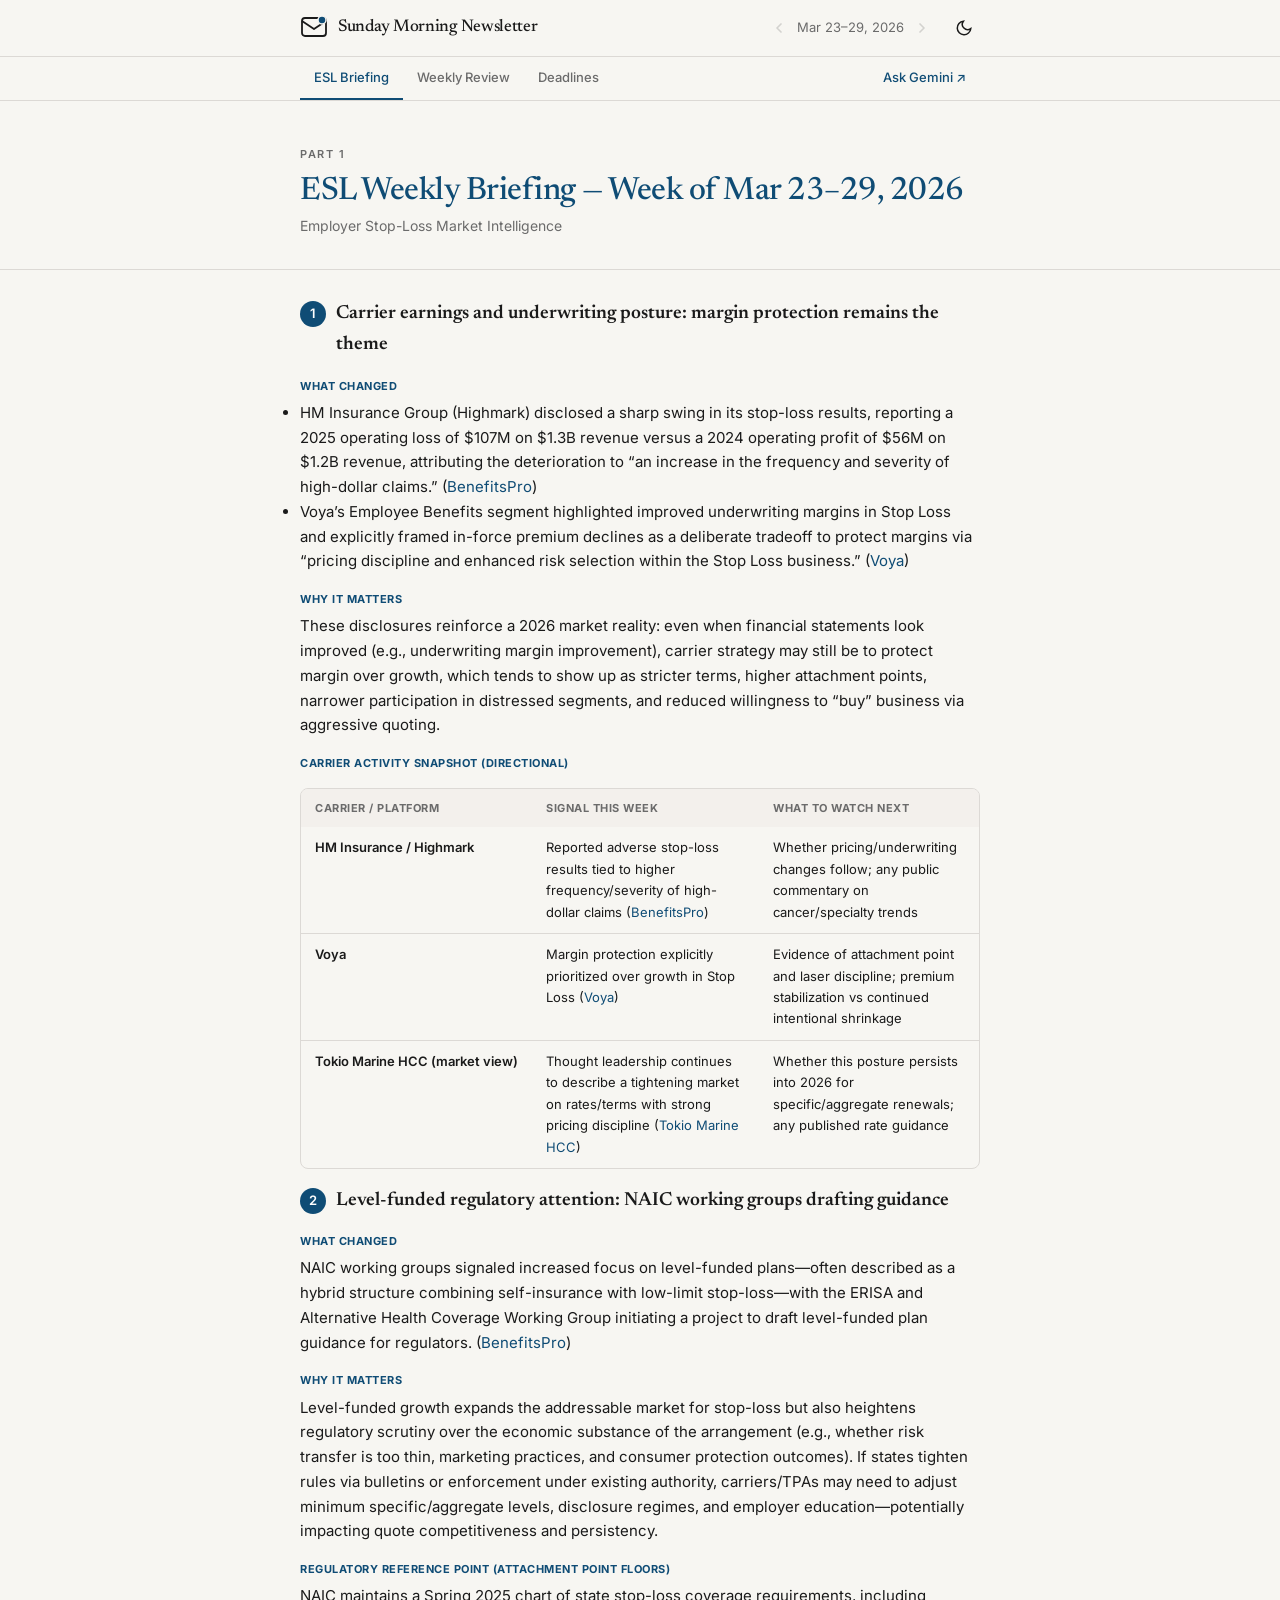
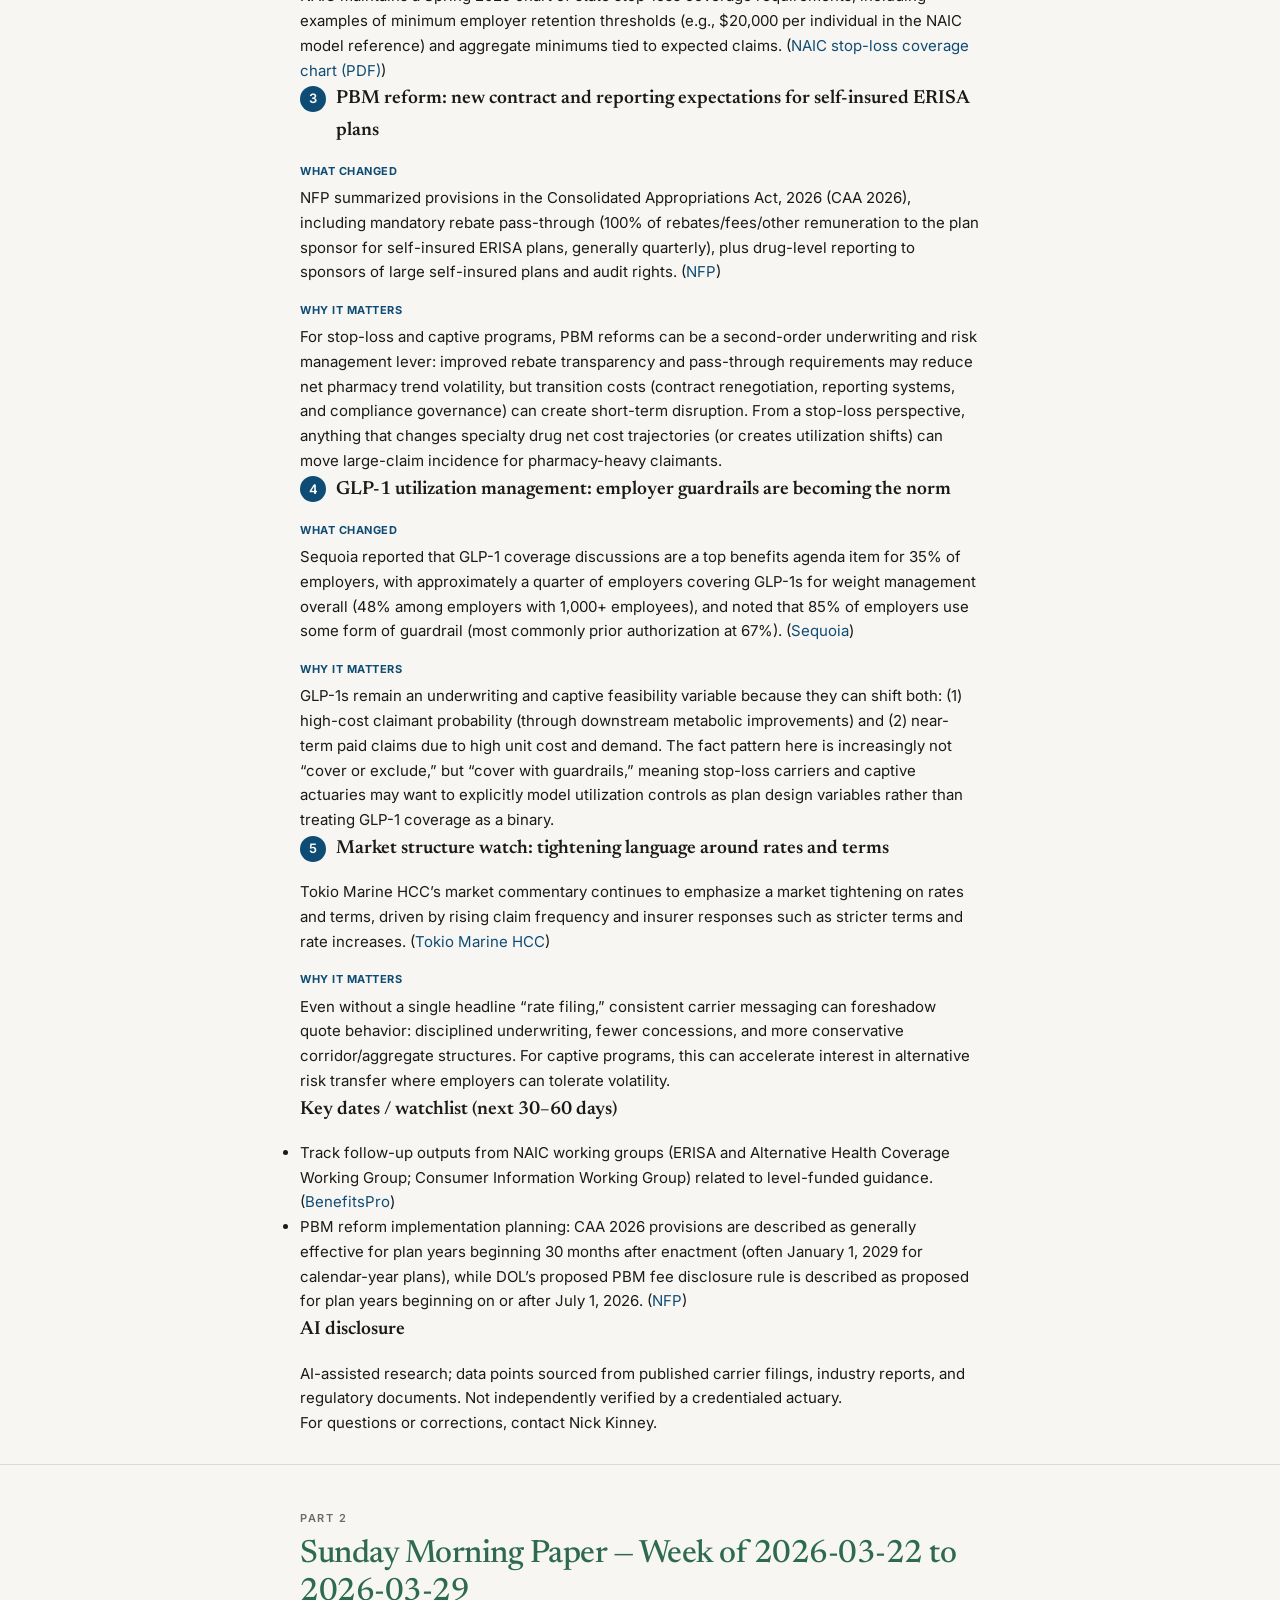
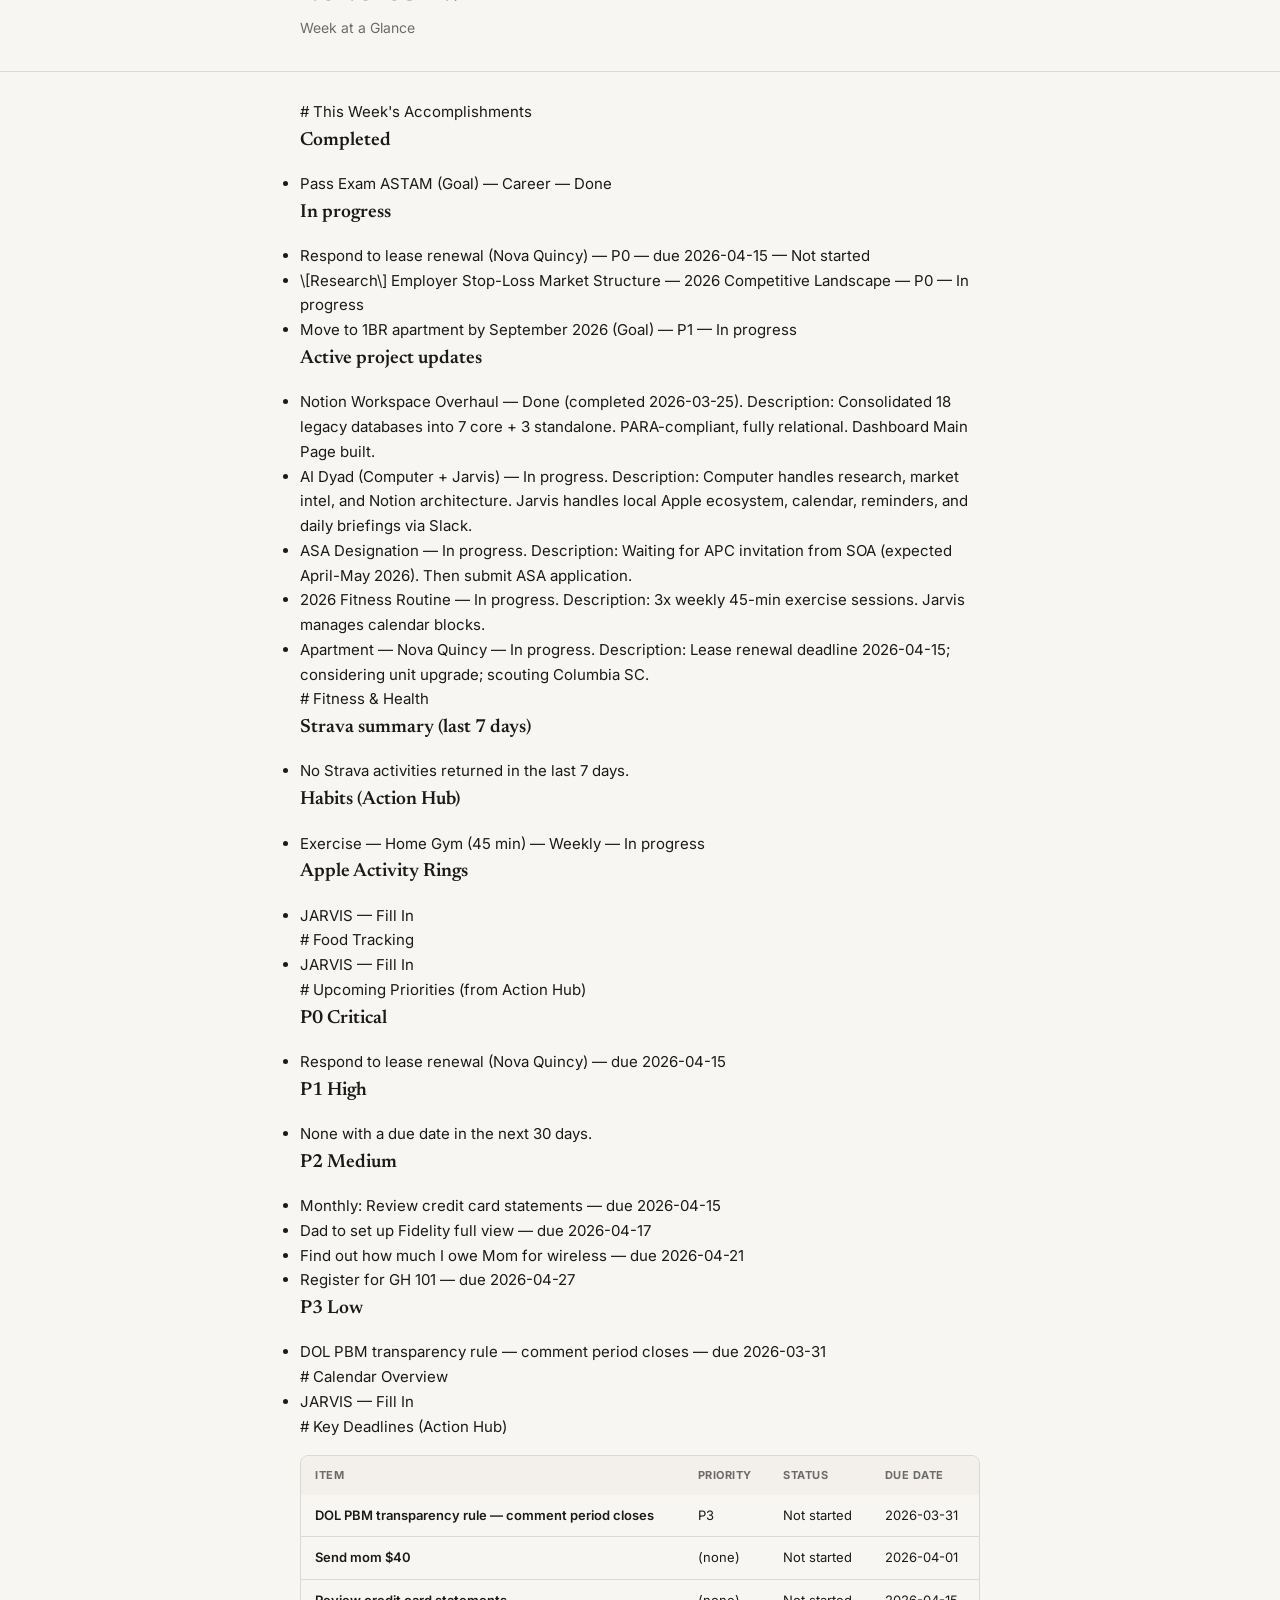
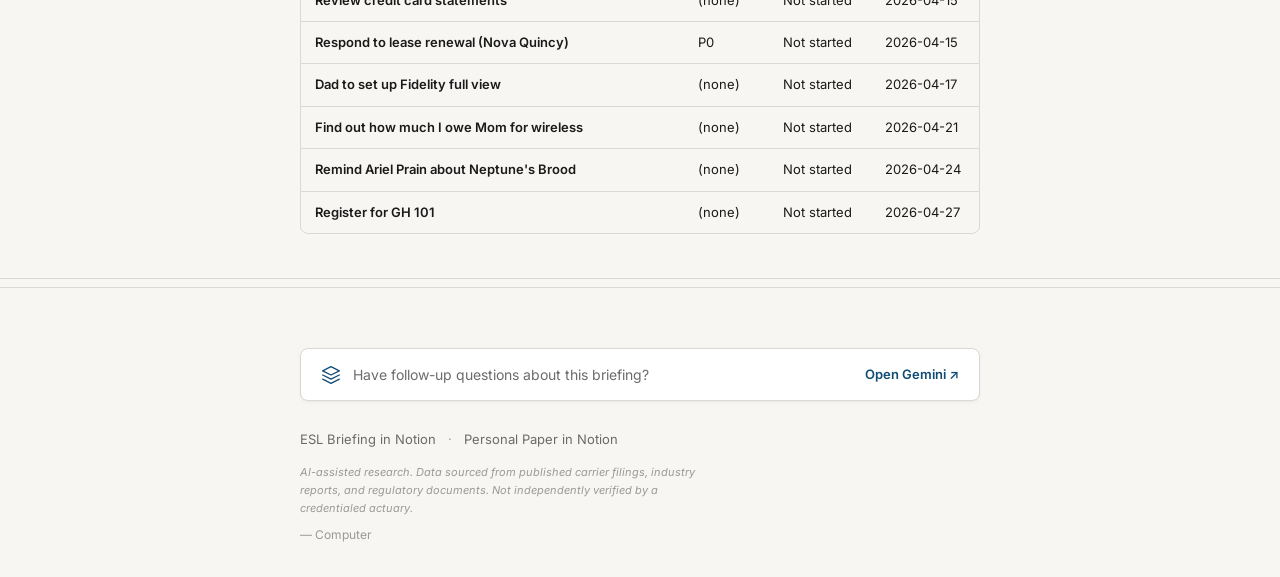
==== index.html @ 7a2645c8 "Initial newsletter site — Mar 23-29, 2026" ====
<!DOCTYPE html>
<html lang="en" data-theme="dark">
<head>
  <meta charset="utf-8">
  <meta name="viewport" content="width=device-width, initial-scale=1.0">
  <title>Sunday Morning Newsletter — Mar 23–29, 2026</title>
  <link rel="preconnect" href="https://fonts.googleapis.com">
  <link rel="preconnect" href="https://fonts.gstatic.com" crossorigin>
  <link href="https://fonts.googleapis.com/css2?family=Inter:wght@400;500;600;700&family=Newsreader:ital,opsz,wght@0,6..72,400;0,6..72,500;0,6..72,600;1,6..72,400&display=swap" rel="stylesheet">
  <link rel="stylesheet" href="style.css">
</head>
<body>

<header class="site-header">
  <div class="header-inner">
    <div class="logo">
      <a href="index.html" style="display:flex;align-items:center;gap:10px;color:inherit;text-decoration:none;">
        <svg width="28" height="28" viewBox="0 0 28 28" fill="none" aria-label="Newsletter logo">
          <rect x="2" y="4" width="24" height="18" rx="3" stroke="currentColor" stroke-width="1.8"/>
          <path d="M2 7l12 8 12-8" stroke="currentColor" stroke-width="1.8" stroke-linejoin="round"/>
          <circle cx="22" cy="6" r="4" fill="var(--color-accent)" stroke="var(--color-bg)" stroke-width="1.5"/>
        </svg>
        <span>Sunday Morning Newsletter</span>
      </a>
    </div>
    <div class="header-meta">
      <div class="issue-nav">
        <a class="nav-arrow nav-disabled" href="#" title="Older issue">
          <svg width="16" height="16" viewBox="0 0 24 24" fill="none" stroke="currentColor" stroke-width="2.5" stroke-linecap="round" stroke-linejoin="round"><polyline points="15 18 9 12 15 6"/></svg>
        </a>
        <span class="edition-date">Mar 23–29, 2026</span>
        <a class="nav-arrow nav-disabled" href="#" title="Newer issue">
          <svg width="16" height="16" viewBox="0 0 24 24" fill="none" stroke="currentColor" stroke-width="2.5" stroke-linecap="round" stroke-linejoin="round"><polyline points="9 18 15 12 9 6"/></svg>
        </a>
      </div>
      <button data-theme-toggle aria-label="Switch to light mode">
        <svg width="18" height="18" viewBox="0 0 24 24" fill="none" stroke="currentColor" stroke-width="2"><circle cx="12" cy="12" r="5"/><path d="M12 1v2M12 21v2M4.22 4.22l1.42 1.42M18.36 18.36l1.42 1.42M1 12h2M21 12h2M4.22 19.78l1.42-1.42M18.36 5.64l1.42-1.42"/></svg>
      </button>
    </div>
  </div>
</header>

<nav class="toc">
  <div class="toc-inner">
    <a href="#esl" class="toc-link active">ESL Briefing</a>
    <a href="#personal" class="toc-link">Weekly Review</a>
    <a href="#deadlines" class="toc-link">Deadlines</a>
    <a href="https://gemini.google.com/" target="_blank" rel="noopener noreferrer" class="toc-link toc-gemini">Ask Gemini ↗</a>
  </div>
</nav>

<main>
  <section id="esl" class="part-banner esl-banner">
    <div class="container">
      <span class="part-label">Part 1</span>
      <h2 class="part-title">ESL Weekly Briefing — Week of Mar 23–29, 2026</h2>
      <p class="part-subtitle">Employer Stop-Loss Market Intelligence</p>
    </div>
  </section>

  <article class="briefing-section">
    <div class="container"><h3 class="section-heading"><span class="section-num">1</span>Carrier earnings and underwriting posture: margin protection remains the theme</h3>
<h4 class="sub-label">What Changed</h4>
<ul>
<li>HM Insurance Group (Highmark) disclosed a sharp swing in its stop-loss results, reporting a 2025 operating loss of $107M on $1.3B revenue versus a 2024 operating profit of $56M on $1.2B revenue, attributing the deterioration to “an increase in the frequency and severity of high-dollar claims.” (<a href="https://www.benefitspro.com/2026/03/25/highmark-loses-107m-on-employer-health-plan-stop-loss-business/" target="_blank" rel="noopener">BenefitsPro</a>)</li>
<li>Voya’s Employee Benefits segment highlighted improved underwriting margins in Stop Loss and explicitly framed in-force premium declines as a deliberate tradeoff to protect margins via “pricing discipline and enhanced risk selection within the Stop Loss business.” (<a href="https://www.voya.com/news/2026/02/voya-financial-announces-fourth-quarter-and-full-year-2025-results" target="_blank" rel="noopener">Voya</a>)</li>
</ul>
<h4 class="sub-label">Why It Matters</h4>
<p>These disclosures reinforce a 2026 market reality: even when financial statements look improved (e.g., underwriting margin improvement), carrier strategy may still be to protect margin over growth, which tends to show up as stricter terms, higher attachment points, narrower participation in distressed segments, and reduced willingness to “buy” business via aggressive quoting.</p>
<h4 class="sub-label">Carrier activity snapshot (directional)</h4>
<div class="data-table-wrap"><table class="data-table"><thead><tr><th>Carrier / platform</th><th>Signal this week</th><th>What to watch next</th></tr></thead><tbody><tr><td class="carrier-name">HM Insurance / Highmark</td><td>Reported adverse stop-loss results tied to higher frequency/severity of high-dollar claims (<a href="https://www.benefitspro.com/2026/03/25/highmark-loses-107m-onemployer-health-plan-stop-loss-business/" target="_blank" rel="noopener">BenefitsPro</a>)</td><td>Whether pricing/underwriting changes follow; any public commentary on cancer/specialty trends</td></tr><tr><td class="carrier-name">Voya</td><td>Margin protection explicitly prioritized over growth in Stop Loss (<a href="https://www.voya.com/news/2026/02/voya-financial-announces-fourth-quarter-and-full-year-2025-results" target="_blank" rel="noopener">Voya</a>)</td><td>Evidence of attachment point and laser discipline; premium stabilization vs continued intentional shrinkage</td></tr><tr><td class="carrier-name">Tokio Marine HCC (market view)</td><td>Thought leadership continues to describe a tightening market on rates/terms with strong pricing discipline (<a href="https://www.tmhcc.com/en-us/news-and-articles/thought-leadership/jay-ritchie-current-stop-loss-market-trends" target="_blank" rel="noopener">Tokio Marine HCC</a>)</td><td>Whether this posture persists into 2026 for specific/aggregate renewals; any published rate guidance</td></tr></tbody></table></div>
<h3 class="section-heading"><span class="section-num">2</span>Level-funded regulatory attention: NAIC working groups drafting guidance</h3>
<h4 class="sub-label">What Changed</h4>
<p>NAIC working groups signaled increased focus on level-funded plans—often described as a hybrid structure combining self-insurance with low-limit stop-loss—with the ERISA and Alternative Health Coverage Working Group initiating a project to draft level-funded plan guidance for regulators. (<a href="https://www.benefitspro.com/2026/03/26/state-regulators-wrestle-with-level-funded-health-plan-surge/" target="_blank" rel="noopener">BenefitsPro</a>)</p>
<h4 class="sub-label">Why It Matters</h4>
<p>Level-funded growth expands the addressable market for stop-loss but also heightens regulatory scrutiny over the economic substance of the arrangement (e.g., whether risk transfer is too thin, marketing practices, and consumer protection outcomes). If states tighten rules via bulletins or enforcement under existing authority, carriers/TPAs may need to adjust minimum specific/aggregate levels, disclosure regimes, and employer education—potentially impacting quote competitiveness and persistency.</p>
<h4 class="sub-label">Regulatory reference point (attachment point floors)</h4>
<p>NAIC maintains a Spring 2025 chart of state stop-loss coverage requirements, including examples of minimum employer retention thresholds (e.g., $20,000 per individual in the NAIC model reference) and aggregate minimums tied to expected claims. (<a href="https://content.naic.org/sites/default/files/model-law-chart-ha-90-stop-loss-coverage.pdf" target="_blank" rel="noopener">NAIC stop-loss coverage chart (PDF)</a>)</p>
<h3 class="section-heading"><span class="section-num">3</span>PBM reform: new contract and reporting expectations for self-insured ERISA plans</h3>
<h4 class="sub-label">What Changed</h4>
<p>NFP summarized provisions in the Consolidated Appropriations Act, 2026 (CAA 2026), including mandatory rebate pass-through (100% of rebates/fees/other remuneration to the plan sponsor for self-insured ERISA plans, generally quarterly), plus drug-level reporting to sponsors of large self-insured plans and audit rights. (<a href="https://www.nfp.com/insights/federal-pbm-reform-is-finally-law/" target="_blank" rel="noopener">NFP</a>)</p>
<h4 class="sub-label">Why It Matters</h4>
<p>For stop-loss and captive programs, PBM reforms can be a second-order underwriting and risk management lever: improved rebate transparency and pass-through requirements may reduce net pharmacy trend volatility, but transition costs (contract renegotiation, reporting systems, and compliance governance) can create short-term disruption. From a stop-loss perspective, anything that changes specialty drug net cost trajectories (or creates utilization shifts) can move large-claim incidence for pharmacy-heavy claimants.</p>
<h3 class="section-heading"><span class="section-num">4</span>GLP-1 utilization management: employer guardrails are becoming the norm</h3>
<h4 class="sub-label">What Changed</h4>
<p>Sequoia reported that GLP-1 coverage discussions are a top benefits agenda item for 35% of employers, with approximately a quarter of employers covering GLP-1s for weight management overall (48% among employers with 1,000+ employees), and noted that 85% of employers use some form of guardrail (most commonly prior authorization at 67%). (<a href="https://www.sequoia.com/2026/03/glp-1-coverage-trends-2026/" target="_blank" rel="noopener">Sequoia</a>)</p>
<h4 class="sub-label">Why It Matters</h4>
<p>GLP-1s remain an underwriting and captive feasibility variable because they can shift both: (1) high-cost claimant probability (through downstream metabolic improvements) and (2) near-term paid claims due to high unit cost and demand. The fact pattern here is increasingly not “cover or exclude,” but “cover with guardrails,” meaning stop-loss carriers and captive actuaries may want to explicitly model utilization controls as plan design variables rather than treating GLP-1 coverage as a binary.</p>
<h3 class="section-heading"><span class="section-num">5</span>Market structure watch: tightening language around rates and terms</h3>
<p>Tokio Marine HCC’s market commentary continues to emphasize a market tightening on rates and terms, driven by rising claim frequency and insurer responses such as stricter terms and rate increases. (<a href="https://www.tmhcc.com/en-us/news-and-articles/thought-leadership/jay-ritchie-current-stop-loss-market-trends" target="_blank" rel="noopener">Tokio Marine HCC</a>)</p>
<h4 class="sub-label">Why It Matters</h4>
<p>Even without a single headline “rate filing,” consistent carrier messaging can foreshadow quote behavior: disciplined underwriting, fewer concessions, and more conservative corridor/aggregate structures. For captive programs, this can accelerate interest in alternative risk transfer where employers can tolerate volatility.</p>
<h3 class="section-heading">Key dates / watchlist (next 30–60 days)</h3>
<ul>
<li>Track follow-up outputs from NAIC working groups (ERISA and Alternative Health Coverage Working Group; Consumer Information Working Group) related to level-funded guidance. (<a href="https://www.benefitspro.com/2026/03/26/state-regulators-wrestle-with-level-funded-health-plan-surge/" target="_blank" rel="noopener">BenefitsPro</a>)</li>
<li>PBM reform implementation planning: CAA 2026 provisions are described as generally effective for plan years beginning 30 months after enactment (often January 1, 2029 for calendar-year plans), while DOL’s proposed PBM fee disclosure rule is described as proposed for plan years beginning on or after July 1, 2026. (<a href="https://www.nfp.com/insights/federal-pbm-reform-is-finally-law/" target="_blank" rel="noopener">NFP</a>)</li>
</ul>
<h3 class="section-heading">AI disclosure</h3>
<p>AI-assisted research; data points sourced from published carrier filings, industry reports, and regulatory documents. Not independently verified by a credentialed actuary.</p>
<p>For questions or corrections, contact Nick Kinney.</p></div>
  </article>

  <section id="personal" class="part-banner personal-banner">
    <div class="container">
      <span class="part-label">Part 2</span>
      <h2 class="part-title">Sunday Morning Paper — Week of 2026-03-22 to 2026-03-29</h2>
      <p class="part-subtitle">Week at a Glance</p>
    </div>
  </section>

  <article class="briefing-section" id="deadlines">
    <div class="container"><p># This Week's Accomplishments</p>
<h3 class="section-heading">Completed</h3>
<ul>
<li>Pass Exam ASTAM (Goal) — Career — Done</li>
</ul>
<h3 class="section-heading">In progress</h3>
<ul>
<li>Respond to lease renewal (Nova Quincy) — P0 — due 2026-04-15 — Not started</li>
<li>\[Research\] Employer Stop-Loss Market Structure — 2026 Competitive Landscape — P0 — In progress</li>
<li>Move to 1BR apartment by September 2026 (Goal) — P1 — In progress</li>
</ul>
<h3 class="section-heading">Active project updates</h3>
<ul>
<li>Notion Workspace Overhaul — Done (completed 2026-03-25). Description: Consolidated 18 legacy databases into 7 core + 3 standalone. PARA-compliant, fully relational. Dashboard Main Page built.</li>
<li>AI Dyad (Computer + Jarvis) — In progress. Description: Computer handles research, market intel, and Notion architecture. Jarvis handles local Apple ecosystem, calendar, reminders, and daily briefings via Slack.</li>
<li>ASA Designation — In progress. Description: Waiting for APC invitation from SOA (expected April-May 2026). Then submit ASA application.</li>
<li>2026 Fitness Routine — In progress. Description: 3x weekly 45-min exercise sessions. Jarvis manages calendar blocks.</li>
<li>Apartment — Nova Quincy — In progress. Description: Lease renewal deadline 2026-04-15; considering unit upgrade; scouting Columbia SC.</li>
</ul>
<p># Fitness & Health</p>
<h3 class="section-heading">Strava summary (last 7 days)</h3>
<ul>
<li>No Strava activities returned in the last 7 days.</li>
</ul>
<h3 class="section-heading">Habits (Action Hub)</h3>
<ul>
<li>Exercise — Home Gym (45 min) — Weekly — In progress</li>
</ul>
<h3 class="section-heading">Apple Activity Rings</h3>
<ul>
<li>JARVIS — Fill In</li>
</ul>
<p># Food Tracking</p>
<ul>
<li>JARVIS — Fill In</li>
</ul>
<p># Upcoming Priorities (from Action Hub)</p>
<h3 class="section-heading">P0 Critical</h3>
<ul>
<li>Respond to lease renewal (Nova Quincy) — due 2026-04-15</li>
</ul>
<h3 class="section-heading">P1 High</h3>
<ul>
<li>None with a due date in the next 30 days.</li>
</ul>
<h3 class="section-heading">P2 Medium</h3>
<ul>
<li>Monthly: Review credit card statements — due 2026-04-15</li>
<li>Dad to set up Fidelity full view — due 2026-04-17</li>
<li>Find out how much I owe Mom for wireless — due 2026-04-21</li>
<li>Register for GH 101 — due 2026-04-27</li>
</ul>
<h3 class="section-heading">P3 Low</h3>
<ul>
<li>DOL PBM transparency rule — comment period closes — due 2026-03-31</li>
</ul>
<p># Calendar Overview</p>
<ul>
<li>JARVIS — Fill In</li>
</ul>
<p># Key Deadlines (Action Hub)</p>
<div class="data-table-wrap"><table class="data-table"><thead><tr><th>Item</th><th>Priority</th><th>Status</th><th>Due date</th></tr></thead><tbody><tr><td class="carrier-name">DOL PBM transparency rule — comment period closes</td><td>P3</td><td>Not started</td><td>2026-03-31</td></tr><tr><td class="carrier-name">Send mom $40</td><td>(none)</td><td>Not started</td><td>2026-04-01</td></tr><tr><td class="carrier-name">Review credit card statements</td><td>(none)</td><td>Not started</td><td>2026-04-15</td></tr><tr><td class="carrier-name">Respond to lease renewal (Nova Quincy)</td><td>P0</td><td>Not started</td><td>2026-04-15</td></tr><tr><td class="carrier-name">Dad to set up Fidelity full view</td><td>(none)</td><td>Not started</td><td>2026-04-17</td></tr><tr><td class="carrier-name">Find out how much I owe Mom for wireless</td><td>(none)</td><td>Not started</td><td>2026-04-21</td></tr><tr><td class="carrier-name">Remind Ariel Prain about Neptune's Brood</td><td>(none)</td><td>Not started</td><td>2026-04-24</td></tr><tr><td class="carrier-name">Register for GH 101</td><td>(none)</td><td>Not started</td><td>2026-04-27</td></tr></tbody></table></div></div>
  </article>
</main>

<footer class="site-footer">
  <div class="container">
    <div class="gemini-bar">
      <svg width="20" height="20" viewBox="0 0 24 24" fill="none">
        <path d="M12 2L2 7l10 5 10-5-10-5zM2 17l10 5 10-5M2 12l10 5 10-5" stroke="var(--color-accent)" stroke-width="1.5" stroke-linejoin="round" stroke-linecap="round"/>
      </svg>
      <span>Have follow-up questions about this briefing?</span>
      <a href="https://gemini.google.com/" target="_blank" rel="noopener noreferrer">Open Gemini ↗</a>
    </div>
    <div class="footer-links">
      <a href="https://www.notion.so/3326f25377ef8184b615d2a63b647298" target="_blank" rel="noopener">ESL Briefing in Notion</a>
      <span class="footer-sep">·</span>
      <a href="https://www.notion.so/3326f25377ef813abde2c9034046ad4c" target="_blank" rel="noopener">Personal Paper in Notion</a>
    </div>
    <p class="ai-disclosure">AI-assisted research. Data sourced from published carrier filings, industry reports, and regulatory documents. Not independently verified by a credentialed actuary.</p>
    <p class="footer-sig">— Computer</p>
  </div>
</footer>

<script>
(function(){
  const t=document.querySelector('[data-theme-toggle]'),r=document.documentElement;
  let d=matchMedia('(prefers-color-scheme:dark)').matches?'dark':'light';
  r.setAttribute('data-theme',d);
  function u(){t.innerHTML=d==='dark'?'<svg width="18" height="18" viewBox="0 0 24 24" fill="none" stroke="currentColor" stroke-width="2"><circle cx="12" cy="12" r="5"/><path d="M12 1v2M12 21v2M4.22 4.22l1.42 1.42M18.36 18.36l1.42 1.42M1 12h2M21 12h2M4.22 19.78l1.42-1.42M18.36 5.64l1.42-1.42"/></svg>':'<svg width="18" height="18" viewBox="0 0 24 24" fill="none" stroke="currentColor" stroke-width="2"><path d="M21 12.79A9 9 0 1 1 11.21 3 7 7 0 0 0 21 12.79z"/></svg>';}
  u();t.addEventListener('click',()=>{d=d==='dark'?'light':'dark';r.setAttribute('data-theme',d);u();});
})();
const secs=document.querySelectorAll('[id]'),links=document.querySelectorAll('.toc-link:not(.toc-gemini)');
new IntersectionObserver(es=>{es.forEach(e=>{if(e.isIntersecting){links.forEach(l=>l.classList.remove('active'));const l=document.querySelector(`.toc-link[href="#${e.target.id}"]`);if(l)l.classList.add('active');}});},{rootMargin:'-100px 0px -60% 0px'}).observe(...secs);
</script>
</body>
</html>
---- style.css ----
/* ================================
   DESIGN TOKENS
   ================================ */
:root, [data-theme="light"] {
  --color-bg: #f7f6f2;
  --color-surface: #ffffff;
  --color-surface-2: #f3f0ec;
  --color-border: #dcd9d5;
  --color-text: #1a1a1a;
  --color-text-muted: #6b6b6b;
  --color-text-faint: #999;
  --color-accent: #0f4c75;
  --color-accent-subtle: #e8f0f6;
  --color-green: #2d6a4f;
  --color-green-subtle: #e8f5ec;
  --color-red: #c62828;
  --color-red-subtle: #fdeaea;
  --color-orange: #e65100;
  --color-amber: #f57f17;
  --color-amber-subtle: #fff8e1;
  --color-gray-badge: #78909c;
  --font-display: 'Newsreader', Georgia, serif;
  --font-body: 'Inter', -apple-system, sans-serif;
  --shadow-sm: 0 1px 3px rgba(0,0,0,0.06);
  --shadow-md: 0 4px 12px rgba(0,0,0,0.08);
  --radius: 8px;
}

[data-theme="dark"] {
  --color-bg: #0f0f0f;
  --color-surface: #1a1a1a;
  --color-surface-2: #232323;
  --color-border: #333;
  --color-text: #e0e0e0;
  --color-text-muted: #888;
  --color-text-faint: #555;
  --color-accent: #5ba3d9;
  --color-accent-subtle: #1a2a3a;
  --color-green: #6daa45;
  --color-green-subtle: #1a2e1a;
  --color-red: #ef5350;
  --color-red-subtle: #2a1515;
  --color-orange: #ff8a65;
  --color-amber: #ffa726;
  --color-amber-subtle: #2a2010;
  --color-gray-badge: #90a4ae;
  --shadow-sm: 0 1px 3px rgba(0,0,0,0.3);
  --shadow-md: 0 4px 12px rgba(0,0,0,0.4);
}

@media (prefers-color-scheme: dark) {
  :root:not([data-theme]) {
    --color-bg: #0f0f0f;
    --color-surface: #1a1a1a;
    --color-surface-2: #232323;
    --color-border: #333;
    --color-text: #e0e0e0;
    --color-text-muted: #888;
    --color-text-faint: #555;
    --color-accent: #5ba3d9;
    --color-accent-subtle: #1a2a3a;
    --color-green: #6daa45;
    --color-green-subtle: #1a2e1a;
    --color-red: #ef5350;
    --color-red-subtle: #2a1515;
    --color-orange: #ff8a65;
    --color-amber: #ffa726;
    --color-amber-subtle: #2a2010;
    --color-gray-badge: #90a4ae;
    --shadow-sm: 0 1px 3px rgba(0,0,0,0.3);
    --shadow-md: 0 4px 12px rgba(0,0,0,0.4);
  }
}

/* ================================
   BASE RESET
   ================================ */
*, *::before, *::after { box-sizing: border-box; margin: 0; padding: 0; }

html {
  -webkit-font-smoothing: antialiased;
  -moz-osx-font-smoothing: grayscale;
  scroll-behavior: smooth;
  scroll-padding-top: 120px;
}

body {
  min-height: 100dvh;
  font-family: var(--font-body);
  font-size: 15px;
  line-height: 1.65;
  color: var(--color-text);
  background: var(--color-bg);
}

a { color: var(--color-accent); text-decoration: none; }
a:hover { text-decoration: underline; }
button { cursor: pointer; background: none; border: none; color: var(--color-text); }
img { display: block; max-width: 100%; }
table { border-collapse: collapse; width: 100%; }

/* ================================
   LAYOUT
   ================================ */
.container {
  max-width: 720px;
  margin: 0 auto;
  padding: 0 20px;
}

/* ================================
   HEADER
   ================================ */
.site-header {
  position: sticky;
  top: 0;
  z-index: 100;
  background: var(--color-bg);
  border-bottom: 1px solid var(--color-border);
  backdrop-filter: blur(12px);
}

.header-inner {
  max-width: 720px;
  margin: 0 auto;
  padding: 12px 20px;
  display: flex;
  align-items: center;
  justify-content: space-between;
}

.logo {
  display: flex;
  align-items: center;
  gap: 10px;
  font-family: var(--font-display);
  font-size: 17px;
  font-weight: 500;
  letter-spacing: -0.3px;
  color: var(--color-text);
}

.logo svg { flex-shrink: 0; }

.header-meta {
  display: flex;
  align-items: center;
  gap: 12px;
}

.edition-date {
  font-size: 13px;
  color: var(--color-text-muted);
}

/* Issue nav arrows */
.issue-nav {
  display: flex;
  align-items: center;
  gap: 4px;
}

.issue-nav button {
  width: 28px;
  height: 28px;
  display: flex;
  align-items: center;
  justify-content: center;
  border-radius: 6px;
  color: var(--color-text-muted);
  transition: all 150ms ease;
}
.issue-nav button:hover:not(:disabled) {
  background: var(--color-surface-2);
  color: var(--color-text);
}
.issue-nav button:disabled {
  opacity: 0.25;
  cursor: default;
}

[data-theme-toggle] {
  width: 32px;
  height: 32px;
  display: flex;
  align-items: center;
  justify-content: center;
  border-radius: 6px;
  transition: background 150ms ease;
}
[data-theme-toggle]:hover { background: var(--color-surface-2); }

/* ================================
   TABLE OF CONTENTS (sticky)
   ================================ */
.toc {
  position: sticky;
  top: 49px;
  z-index: 90;
  background: var(--color-bg);
  border-bottom: 1px solid var(--color-border);
}

.toc-inner {
  max-width: 720px;
  margin: 0 auto;
  padding: 0 20px;
  display: flex;
  gap: 0;
  overflow-x: auto;
}

.toc-link {
  padding: 10px 14px;
  font-size: 13px;
  font-weight: 500;
  color: var(--color-text-muted);
  white-space: nowrap;
  border-bottom: 2px solid transparent;
  transition: all 150ms ease;
}
.toc-link:hover { color: var(--color-text); text-decoration: none; }
.toc-link.active {
  color: var(--color-accent);
  border-bottom-color: var(--color-accent);
}

/* ================================
   PART BANNERS
   ================================ */
.part-banner {
  padding: 40px 0 32px;
  border-bottom: 1px solid var(--color-border);
}

.part-label {
  display: inline-block;
  font-size: 11px;
  font-weight: 600;
  text-transform: uppercase;
  letter-spacing: 1.5px;
  color: var(--color-text-muted);
  margin-bottom: 8px;
}

.part-title {
  font-family: var(--font-display);
  font-size: clamp(24px, 4vw, 32px);
  font-weight: 500;
  line-height: 1.2;
  letter-spacing: -0.5px;
  margin-bottom: 4px;
}

.esl-banner .part-title { color: var(--color-accent); }
.personal-banner .part-title { color: var(--color-green); }

.part-subtitle {
  font-size: 14px;
  color: var(--color-text-muted);
}

/* ================================
   CALLOUT BOXES
   ================================ */
.callout {
  background: var(--color-surface);
  border-radius: var(--radius);
  padding: 20px 24px;
  margin: 24px 0;
  box-shadow: var(--shadow-sm);
}

.callout-insight {
  border-left: 3px solid var(--color-accent);
}

.callout-quotes {
  border-left: 3px solid var(--color-text-faint);
}

.callout-warning {
  border-left: 3px solid var(--color-amber);
  background: var(--color-amber-subtle);
}

.callout-label {
  font-size: 11px;
  font-weight: 700;
  text-transform: uppercase;
  letter-spacing: 1px;
  margin-bottom: 10px;
}

.callout-insight .callout-label { color: var(--color-accent); }
.callout-quotes .callout-label { color: var(--color-text-muted); }
.callout-warning .callout-label { color: var(--color-amber); }

.callout p {
  font-size: 14px;
  line-height: 1.7;
  max-width: 65ch;
}

blockquote {
  margin: 12px 0;
  padding-left: 16px;
  border-left: 2px solid var(--color-border);
}

blockquote p {
  font-style: italic;
  font-size: 14px;
  color: var(--color-text);
}

blockquote cite {
  display: block;
  font-style: normal;
  font-size: 12px;
  color: var(--color-text-muted);
  margin-top: 4px;
}

/* ================================
   BRIEFING SECTIONS
   ================================ */
.briefing-section, .accomplishments, .projects, .fitness, .priorities, .deadlines-section {
  padding: 28px 0;
  border-bottom: 1px solid var(--color-border);
}

.section-heading {
  font-family: var(--font-display);
  font-size: 19px;
  font-weight: 600;
  margin-bottom: 16px;
  display: flex;
  align-items: baseline;
  gap: 10px;
}

.section-num {
  display: inline-flex;
  align-items: center;
  justify-content: center;
  width: 26px;
  height: 26px;
  border-radius: 50%;
  background: var(--color-accent);
  color: #fff;
  font-family: var(--font-body);
  font-size: 13px;
  font-weight: 600;
  flex-shrink: 0;
}

.sub-label {
  font-size: 11px;
  font-weight: 700;
  text-transform: uppercase;
  letter-spacing: 0.5px;
  color: var(--color-accent);
  margin-bottom: 6px;
  margin-top: 16px;
}

.subsection p {
  font-size: 14px;
  line-height: 1.7;
  max-width: 65ch;
  margin-bottom: 8px;
}

.subsection ul {
  padding-left: 20px;
  margin-bottom: 12px;
}

.subsection li {
  font-size: 14px;
  line-height: 1.7;
  margin-bottom: 8px;
}

.source {
  font-size: 12px;
  color: var(--color-text-faint);
}

/* ================================
   DATA TABLES
   ================================ */
.data-table-wrap {
  margin: 16px 0;
  overflow-x: auto;
  border-radius: var(--radius);
  border: 1px solid var(--color-border);
}

.data-table {
  font-size: 13px;
}

.data-table thead {
  background: var(--color-surface-2);
}

.data-table th {
  padding: 10px 14px;
  font-size: 11px;
  font-weight: 700;
  text-transform: uppercase;
  letter-spacing: 0.5px;
  color: var(--color-text-muted);
  text-align: left;
}

.data-table td {
  padding: 10px 14px;
  border-top: 1px solid var(--color-border);
  vertical-align: top;
}

.data-table tbody tr:first-child td { border-top: none; }

.carrier-name {
  font-weight: 600;
  white-space: nowrap;
}

.date-cell {
  font-weight: 600;
  white-space: nowrap;
  font-variant-numeric: tabular-nums;
}

.data-table.compact td { padding: 8px 14px; }

.muted { color: var(--color-text-faint); }
.jarvis-placeholder { color: var(--color-text-faint); font-style: italic; }

.deadline-critical {
  background: var(--color-red-subtle);
}

.deadline-soon {
  background: var(--color-amber-subtle);
}

/* ================================
   BADGES & PRIORITIES
   ================================ */
.badge {
  display: inline-block;
  font-size: 11px;
  font-weight: 600;
  padding: 3px 10px;
  border-radius: 4px;
  text-transform: uppercase;
  letter-spacing: 0.5px;
}

.badge-sm { padding: 2px 8px; font-size: 10px; }

.badge-success { background: var(--color-green-subtle); color: var(--color-green); }
.badge-progress { background: var(--color-accent-subtle); color: var(--color-accent); }

.priority {
  font-size: 12px;
  font-weight: 700;
}
.p0 { color: var(--color-red); }
.p1 { color: var(--color-orange); }
.p2 { color: var(--color-amber); }
.p3 { color: var(--color-gray-badge); }

.priority-group { margin-bottom: 20px; }

.priority-label {
  display: inline-block;
  font-size: 11px;
  font-weight: 700;
  padding: 3px 10px;
  border-radius: 4px;
  color: #fff;
  text-transform: uppercase;
  margin-bottom: 8px;
}

.p0-bg { background: var(--color-red); }
.p2-bg { background: var(--color-amber); }
.p3-bg { background: var(--color-gray-badge); }

.priority-group ul { padding-left: 20px; }
.priority-group li { font-size: 14px; line-height: 1.7; margin-bottom: 4px; }

.status-group { margin-bottom: 20px; }
.status-group ul { padding-left: 20px; margin-top: 8px; }
.status-group li { font-size: 14px; line-height: 1.7; margin-bottom: 4px; }
.completed-item { text-decoration: line-through; color: var(--color-text-muted); }

/* ================================
   GEMINI LINK
   ================================ */
.gemini-bar {
  background: var(--color-surface);
  border: 1px solid var(--color-border);
  border-radius: var(--radius);
  padding: 14px 20px;
  margin: 28px 0;
  display: flex;
  align-items: center;
  gap: 12px;
  box-shadow: var(--shadow-sm);
}

.gemini-bar svg { flex-shrink: 0; }

.gemini-bar span {
  font-size: 14px;
  color: var(--color-text-muted);
  flex: 1;
}

.gemini-bar a {
  font-size: 13px;
  font-weight: 600;
  color: var(--color-accent);
  white-space: nowrap;
}

/* ================================
   FOOTER
   ================================ */
.site-footer {
  padding: 32px 0;
  border-top: 1px solid var(--color-border);
  margin-top: 8px;
}

.footer-links {
  font-size: 13px;
  margin-bottom: 12px;
}

.footer-links a {
  color: var(--color-text-muted);
}
.footer-links a:hover { color: var(--color-accent); }

.footer-sep {
  margin: 0 8px;
  color: var(--color-text-faint);
}

.ai-disclosure {
  font-size: 11px;
  color: var(--color-text-faint);
  font-style: italic;
  max-width: 60ch;
  margin-bottom: 8px;
}

.footer-sig {
  font-size: 12px;
  color: var(--color-text-faint);
}

.calendar-placeholder {
  padding: 20px 0;
}

.key-insight, .quotes-section, .watchlist {
  padding: 0;
}

/* ================================
   LOADING STATE
   ================================ */
.loading-overlay {
  display: flex;
  align-items: center;
  justify-content: center;
  padding: 80px 20px;
  color: var(--color-text-muted);
  font-size: 14px;
  gap: 10px;
}

.spinner {
  width: 18px;
  height: 18px;
  border: 2px solid var(--color-border);
  border-top-color: var(--color-accent);
  border-radius: 50%;
  animation: spin 0.6s linear infinite;
}

@keyframes spin {
  to { transform: rotate(360deg); }
}

/* ================================
   RESPONSIVE
   ================================ */
@media (max-width: 480px) {
  .header-inner { padding: 10px 16px; }
  .logo span { font-size: 15px; }
  .edition-date { display: none; }
  .container { padding: 0 16px; }
  .data-table { font-size: 12px; }
  .data-table th, .data-table td { padding: 8px 10px; }
  .callout { padding: 16px 18px; }
}

/* Navigation arrows (static site) */
.nav-arrow {
  width: 28px;
  height: 28px;
  display: inline-flex;
  align-items: center;
  justify-content: center;
  border-radius: 6px;
  color: var(--color-text-muted);
  text-decoration: none;
  transition: all 150ms ease;
}
.nav-arrow:hover:not(.nav-disabled) {
  background: var(--color-surface-2);
  color: var(--color-text);
  text-decoration: none;
}
.nav-disabled {
  opacity: 0.25;
  pointer-events: none;
}
.toc-gemini {
  margin-left: auto;
  color: var(--color-accent);
}
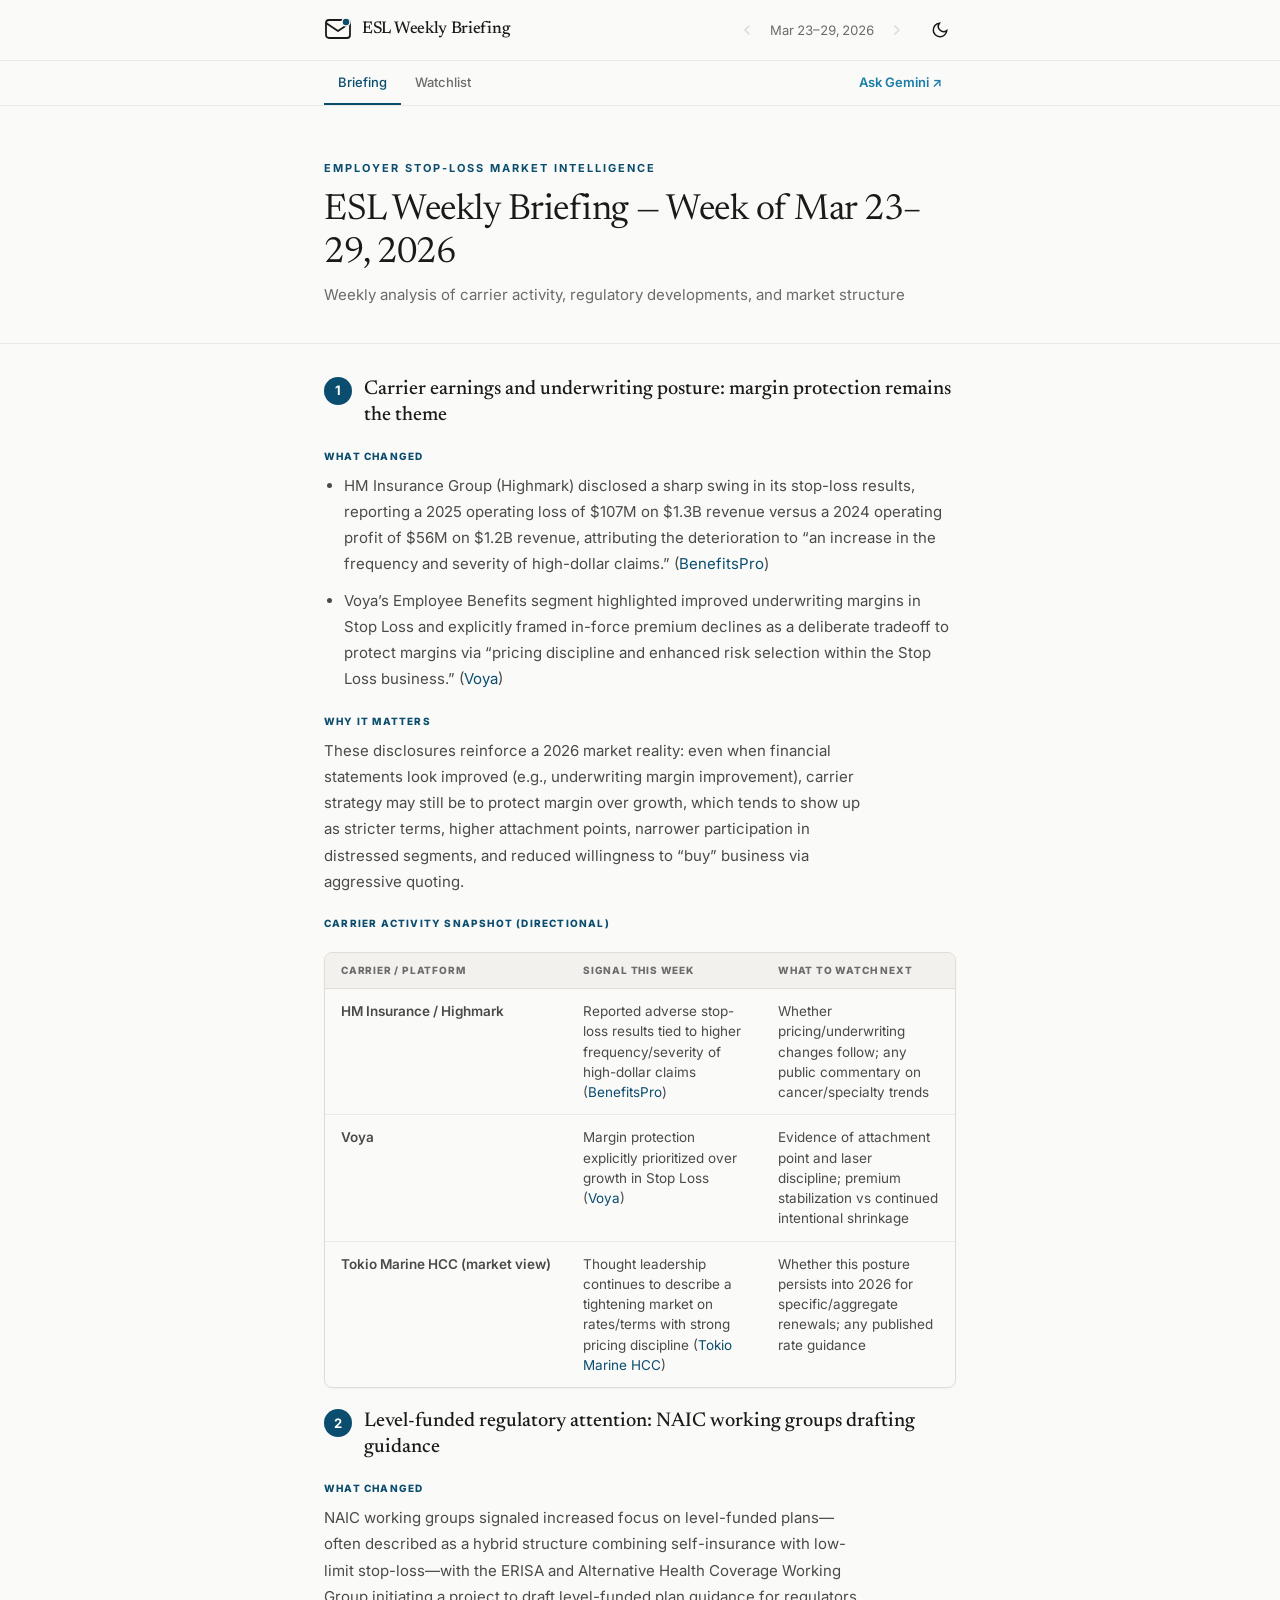
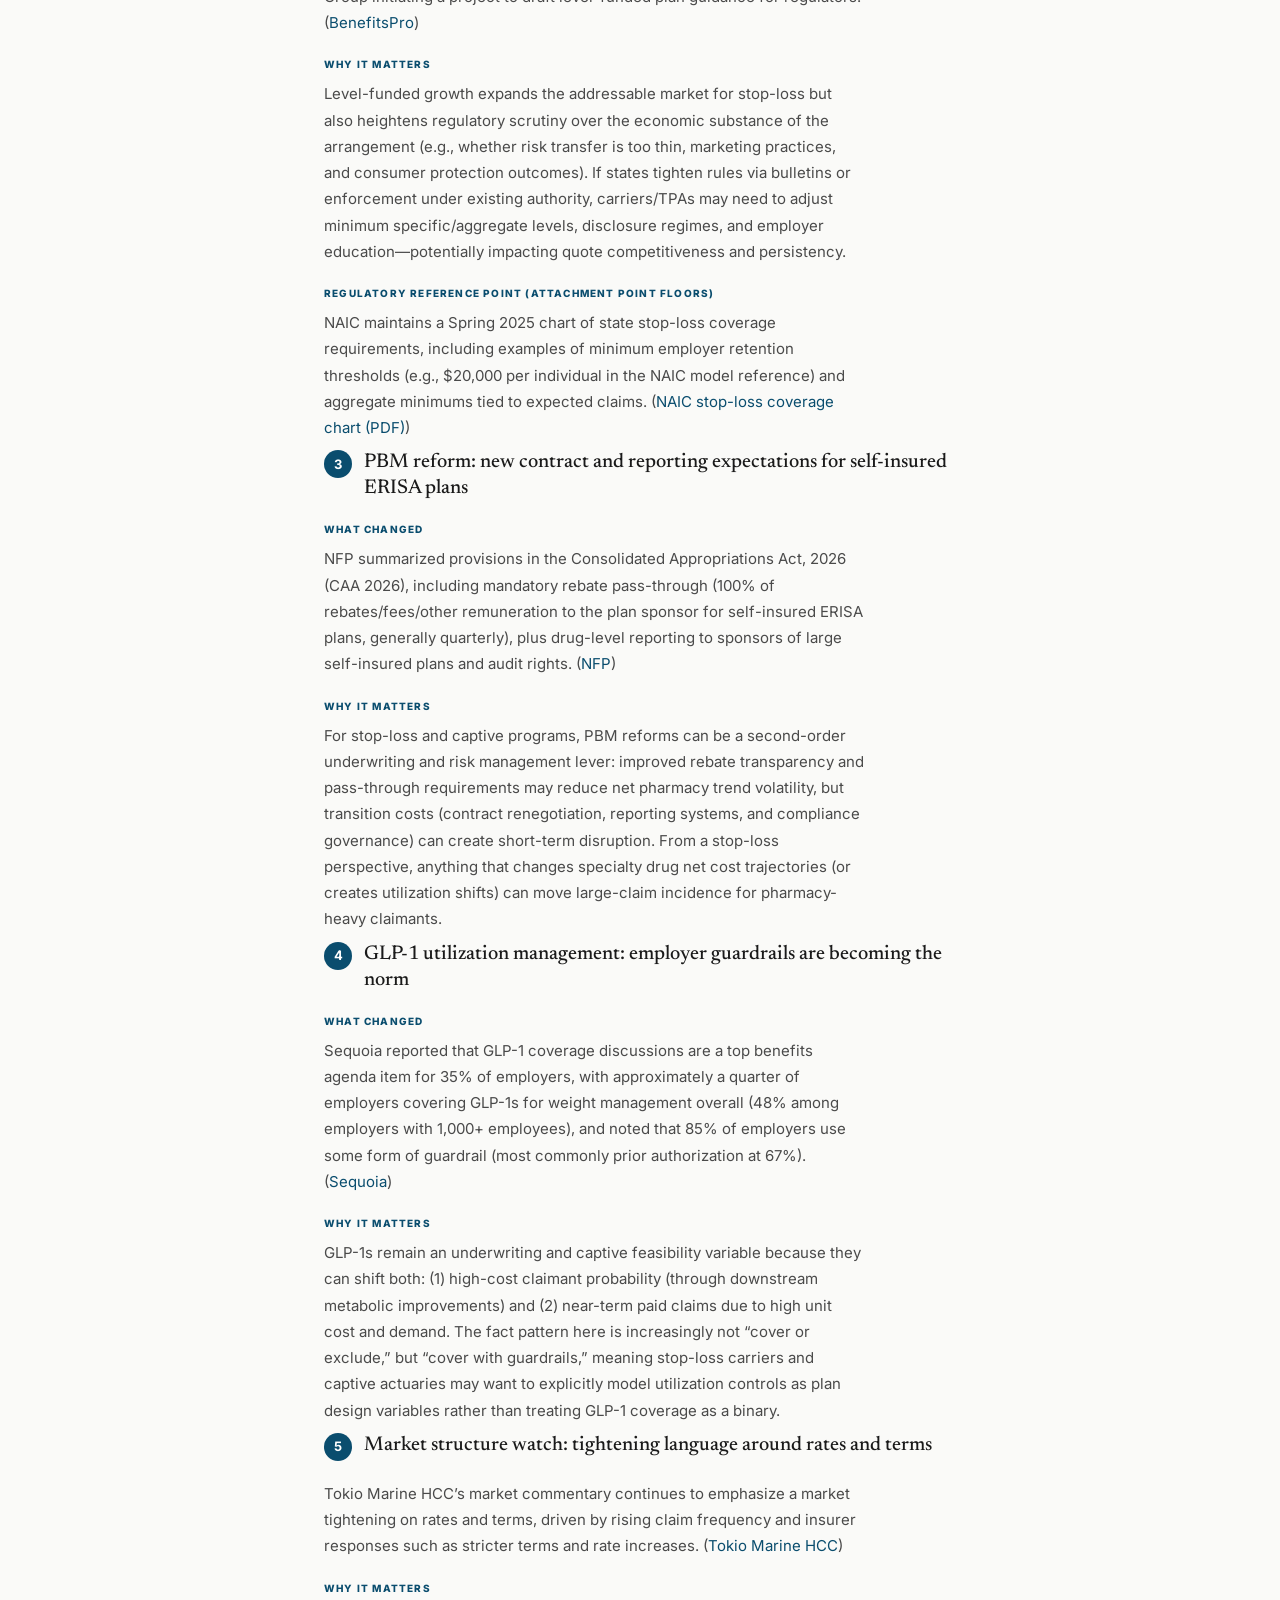
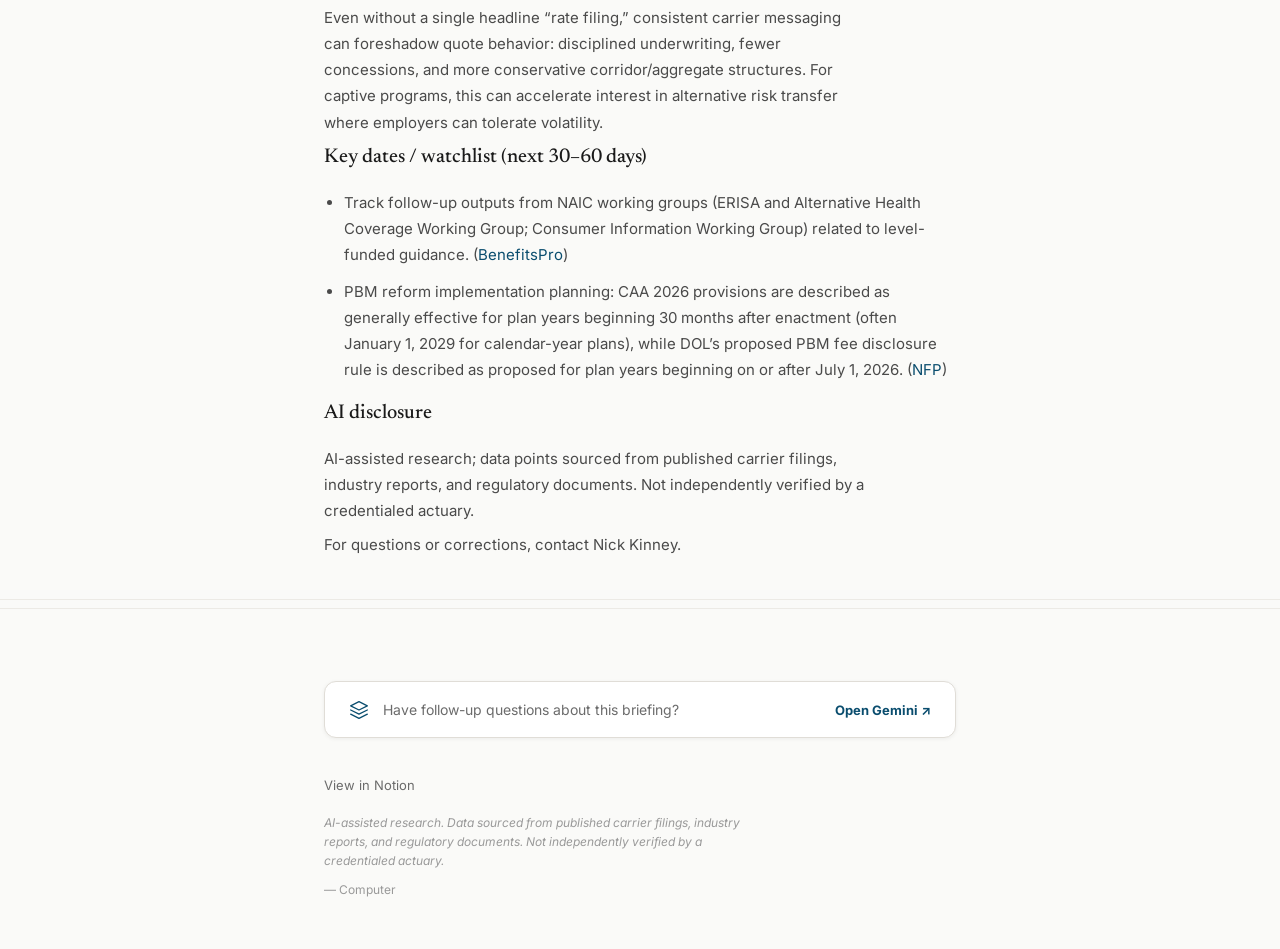
==== commit 3f088d50: "ESL-only public site — removed personal review, improved formatting" ====
--- a/index.html
+++ b/index.html
@@ -1,65 +1,41 @@
 <!DOCTYPE html>
 <html lang="en" data-theme="dark">
 <head>
-  <meta charset="utf-8">
-  <meta name="viewport" content="width=device-width, initial-scale=1.0">
-  <title>Sunday Morning Newsletter — Mar 23–29, 2026</title>
-  <link rel="preconnect" href="https://fonts.googleapis.com">
-  <link rel="preconnect" href="https://fonts.gstatic.com" crossorigin>
-  <link href="https://fonts.googleapis.com/css2?family=Inter:wght@400;500;600;700&family=Newsreader:ital,opsz,wght@0,6..72,400;0,6..72,500;0,6..72,600;1,6..72,400&display=swap" rel="stylesheet">
-  <link rel="stylesheet" href="style.css">
+<meta charset="utf-8"><meta name="viewport" content="width=device-width, initial-scale=1.0">
+<title>ESL Weekly Briefing — Week of Mar 23–29, 2026</title>
+<link rel="preconnect" href="https://fonts.googleapis.com">
+<link rel="preconnect" href="https://fonts.gstatic.com" crossorigin>
+<link href="https://fonts.googleapis.com/css2?family=Inter:wght@400;500;600;700;800&family=Newsreader:ital,opsz,wght@0,6..72,400;0,6..72,500;0,6..72,600;1,6..72,400&display=swap" rel="stylesheet">
+<link rel="stylesheet" href="style.css">
 </head>
 <body>
+<header class="site-header"><div class="header-inner">
+<div class="logo"><a href="index.html">
+<svg width="28" height="28" viewBox="0 0 28 28" fill="none" aria-label="Logo"><rect x="2" y="4" width="24" height="18" rx="3" stroke="currentColor" stroke-width="1.8"/><path d="M2 7l12 8 12-8" stroke="currentColor" stroke-width="1.8" stroke-linejoin="round"/><circle cx="22" cy="6" r="4" fill="var(--color-accent)" stroke="var(--color-bg)" stroke-width="1.5"/></svg>
+<span>ESL Weekly Briefing</span></a></div>
+<div class="header-meta"><div class="issue-nav">
+<a class="nav-arrow nav-disabled" href="#" title="Older"><svg width="16" height="16" viewBox="0 0 24 24" fill="none" stroke="currentColor" stroke-width="2.5" stroke-linecap="round" stroke-linejoin="round"><polyline points="15 18 9 12 15 6"/></svg></a>
+<span class="edition-date">Mar 23–29, 2026</span>
+<a class="nav-arrow nav-disabled" href="#" title="Newer"><svg width="16" height="16" viewBox="0 0 24 24" fill="none" stroke="currentColor" stroke-width="2.5" stroke-linecap="round" stroke-linejoin="round"><polyline points="9 18 15 12 9 6"/></svg></a>
+</div>
+<button data-theme-toggle aria-label="Toggle theme"><svg width="18" height="18" viewBox="0 0 24 24" fill="none" stroke="currentColor" stroke-width="2"><circle cx="12" cy="12" r="5"/><path d="M12 1v2M12 21v2M4.22 4.22l1.42 1.42M18.36 18.36l1.42 1.42M1 12h2M21 12h2M4.22 19.78l1.42-1.42M18.36 5.64l1.42-1.42"/></svg></button>
+</div></div></header>
 
-<header class="site-header">
-  <div class="header-inner">
-    <div class="logo">
-      <a href="index.html" style="display:flex;align-items:center;gap:10px;color:inherit;text-decoration:none;">
-        <svg width="28" height="28" viewBox="0 0 28 28" fill="none" aria-label="Newsletter logo">
-          <rect x="2" y="4" width="24" height="18" rx="3" stroke="currentColor" stroke-width="1.8"/>
-          <path d="M2 7l12 8 12-8" stroke="currentColor" stroke-width="1.8" stroke-linejoin="round"/>
-          <circle cx="22" cy="6" r="4" fill="var(--color-accent)" stroke="var(--color-bg)" stroke-width="1.5"/>
-        </svg>
-        <span>Sunday Morning Newsletter</span>
-      </a>
-    </div>
-    <div class="header-meta">
-      <div class="issue-nav">
-        <a class="nav-arrow nav-disabled" href="#" title="Older issue">
-          <svg width="16" height="16" viewBox="0 0 24 24" fill="none" stroke="currentColor" stroke-width="2.5" stroke-linecap="round" stroke-linejoin="round"><polyline points="15 18 9 12 15 6"/></svg>
-        </a>
-        <span class="edition-date">Mar 23–29, 2026</span>
-        <a class="nav-arrow nav-disabled" href="#" title="Newer issue">
-          <svg width="16" height="16" viewBox="0 0 24 24" fill="none" stroke="currentColor" stroke-width="2.5" stroke-linecap="round" stroke-linejoin="round"><polyline points="9 18 15 12 9 6"/></svg>
-        </a>
-      </div>
-      <button data-theme-toggle aria-label="Switch to light mode">
-        <svg width="18" height="18" viewBox="0 0 24 24" fill="none" stroke="currentColor" stroke-width="2"><circle cx="12" cy="12" r="5"/><path d="M12 1v2M12 21v2M4.22 4.22l1.42 1.42M18.36 18.36l1.42 1.42M1 12h2M21 12h2M4.22 19.78l1.42-1.42M18.36 5.64l1.42-1.42"/></svg>
-      </button>
-    </div>
-  </div>
-</header>
-
-<nav class="toc">
-  <div class="toc-inner">
-    <a href="#esl" class="toc-link active">ESL Briefing</a>
-    <a href="#personal" class="toc-link">Weekly Review</a>
-    <a href="#deadlines" class="toc-link">Deadlines</a>
-    <a href="https://gemini.google.com/" target="_blank" rel="noopener noreferrer" class="toc-link toc-gemini">Ask Gemini ↗</a>
-  </div>
-</nav>
+<nav class="toc"><div class="toc-inner">
+<a href="#top" class="toc-link active">Briefing</a>
+<a href="#watchlist" class="toc-link">Watchlist</a>
+<a href="https://gemini.google.com/" target="_blank" rel="noopener noreferrer" class="toc-link toc-gemini">Ask Gemini ↗</a>
+</div></nav>
 
 <main>
-  <section id="esl" class="part-banner esl-banner">
-    <div class="container">
-      <span class="part-label">Part 1</span>
-      <h2 class="part-title">ESL Weekly Briefing — Week of Mar 23–29, 2026</h2>
-      <p class="part-subtitle">Employer Stop-Loss Market Intelligence</p>
-    </div>
-  </section>
+<section id="top" class="issue-hero"><div class="container">
+<div class="part-label">Employer Stop-Loss Market Intelligence</div>
+<h1>ESL Weekly Briefing — Week of Mar 23–29, 2026</h1>
+<p class="subtitle">Weekly analysis of carrier activity, regulatory developments, and market structure</p>
+</div></section>
 
-  <article class="briefing-section">
-    <div class="container"><h3 class="section-heading"><span class="section-num">1</span>Carrier earnings and underwriting posture: margin protection remains the theme</h3>
+<article class="briefing-section"><div class="container">
+<h3 class="section-heading"><span class="section-num">1</span>Carrier earnings and underwriting posture: margin protection remains the theme</h3>
 <h4 class="sub-label">What Changed</h4>
 <ul>
 <li>HM Insurance Group (Highmark) disclosed a sharp swing in its stop-loss results, reporting a 2025 operating loss of $107M on $1.3B revenue versus a 2024 operating profit of $56M on $1.2B revenue, attributing the deterioration to “an increase in the frequency and severity of high-dollar claims.” (<a href="https://www.benefitspro.com/2026/03/25/highmark-loses-107m-on-employer-health-plan-stop-loss-business/" target="_blank" rel="noopener">BenefitsPro</a>)</li>
@@ -97,112 +73,22 @@
 </ul>
 <h3 class="section-heading">AI disclosure</h3>
 <p>AI-assisted research; data points sourced from published carrier filings, industry reports, and regulatory documents. Not independently verified by a credentialed actuary.</p>
-<p>For questions or corrections, contact Nick Kinney.</p></div>
-  </article>
-
-  <section id="personal" class="part-banner personal-banner">
-    <div class="container">
-      <span class="part-label">Part 2</span>
-      <h2 class="part-title">Sunday Morning Paper — Week of 2026-03-22 to 2026-03-29</h2>
-      <p class="part-subtitle">Week at a Glance</p>
-    </div>
-  </section>
-
-  <article class="briefing-section" id="deadlines">
-    <div class="container"><p># This Week's Accomplishments</p>
-<h3 class="section-heading">Completed</h3>
-<ul>
-<li>Pass Exam ASTAM (Goal) — Career — Done</li>
-</ul>
-<h3 class="section-heading">In progress</h3>
-<ul>
-<li>Respond to lease renewal (Nova Quincy) — P0 — due 2026-04-15 — Not started</li>
-<li>\[Research\] Employer Stop-Loss Market Structure — 2026 Competitive Landscape — P0 — In progress</li>
-<li>Move to 1BR apartment by September 2026 (Goal) — P1 — In progress</li>
-</ul>
-<h3 class="section-heading">Active project updates</h3>
-<ul>
-<li>Notion Workspace Overhaul — Done (completed 2026-03-25). Description: Consolidated 18 legacy databases into 7 core + 3 standalone. PARA-compliant, fully relational. Dashboard Main Page built.</li>
-<li>AI Dyad (Computer + Jarvis) — In progress. Description: Computer handles research, market intel, and Notion architecture. Jarvis handles local Apple ecosystem, calendar, reminders, and daily briefings via Slack.</li>
-<li>ASA Designation — In progress. Description: Waiting for APC invitation from SOA (expected April-May 2026). Then submit ASA application.</li>
-<li>2026 Fitness Routine — In progress. Description: 3x weekly 45-min exercise sessions. Jarvis manages calendar blocks.</li>
-<li>Apartment — Nova Quincy — In progress. Description: Lease renewal deadline 2026-04-15; considering unit upgrade; scouting Columbia SC.</li>
-</ul>
-<p># Fitness & Health</p>
-<h3 class="section-heading">Strava summary (last 7 days)</h3>
-<ul>
-<li>No Strava activities returned in the last 7 days.</li>
-</ul>
-<h3 class="section-heading">Habits (Action Hub)</h3>
-<ul>
-<li>Exercise — Home Gym (45 min) — Weekly — In progress</li>
-</ul>
-<h3 class="section-heading">Apple Activity Rings</h3>
-<ul>
-<li>JARVIS — Fill In</li>
-</ul>
-<p># Food Tracking</p>
-<ul>
-<li>JARVIS — Fill In</li>
-</ul>
-<p># Upcoming Priorities (from Action Hub)</p>
-<h3 class="section-heading">P0 Critical</h3>
-<ul>
-<li>Respond to lease renewal (Nova Quincy) — due 2026-04-15</li>
-</ul>
-<h3 class="section-heading">P1 High</h3>
-<ul>
-<li>None with a due date in the next 30 days.</li>
-</ul>
-<h3 class="section-heading">P2 Medium</h3>
-<ul>
-<li>Monthly: Review credit card statements — due 2026-04-15</li>
-<li>Dad to set up Fidelity full view — due 2026-04-17</li>
-<li>Find out how much I owe Mom for wireless — due 2026-04-21</li>
-<li>Register for GH 101 — due 2026-04-27</li>
-</ul>
-<h3 class="section-heading">P3 Low</h3>
-<ul>
-<li>DOL PBM transparency rule — comment period closes — due 2026-03-31</li>
-</ul>
-<p># Calendar Overview</p>
-<ul>
-<li>JARVIS — Fill In</li>
-</ul>
-<p># Key Deadlines (Action Hub)</p>
-<div class="data-table-wrap"><table class="data-table"><thead><tr><th>Item</th><th>Priority</th><th>Status</th><th>Due date</th></tr></thead><tbody><tr><td class="carrier-name">DOL PBM transparency rule — comment period closes</td><td>P3</td><td>Not started</td><td>2026-03-31</td></tr><tr><td class="carrier-name">Send mom $40</td><td>(none)</td><td>Not started</td><td>2026-04-01</td></tr><tr><td class="carrier-name">Review credit card statements</td><td>(none)</td><td>Not started</td><td>2026-04-15</td></tr><tr><td class="carrier-name">Respond to lease renewal (Nova Quincy)</td><td>P0</td><td>Not started</td><td>2026-04-15</td></tr><tr><td class="carrier-name">Dad to set up Fidelity full view</td><td>(none)</td><td>Not started</td><td>2026-04-17</td></tr><tr><td class="carrier-name">Find out how much I owe Mom for wireless</td><td>(none)</td><td>Not started</td><td>2026-04-21</td></tr><tr><td class="carrier-name">Remind Ariel Prain about Neptune's Brood</td><td>(none)</td><td>Not started</td><td>2026-04-24</td></tr><tr><td class="carrier-name">Register for GH 101</td><td>(none)</td><td>Not started</td><td>2026-04-27</td></tr></tbody></table></div></div>
-  </article>
+<p>For questions or corrections, contact Nick Kinney.</p>
+</div></article>
 </main>
 
-<footer class="site-footer">
-  <div class="container">
-    <div class="gemini-bar">
-      <svg width="20" height="20" viewBox="0 0 24 24" fill="none">
-        <path d="M12 2L2 7l10 5 10-5-10-5zM2 17l10 5 10-5M2 12l10 5 10-5" stroke="var(--color-accent)" stroke-width="1.5" stroke-linejoin="round" stroke-linecap="round"/>
-      </svg>
-      <span>Have follow-up questions about this briefing?</span>
-      <a href="https://gemini.google.com/" target="_blank" rel="noopener noreferrer">Open Gemini ↗</a>
-    </div>
-    <div class="footer-links">
-      <a href="https://www.notion.so/3326f25377ef8184b615d2a63b647298" target="_blank" rel="noopener">ESL Briefing in Notion</a>
-      <span class="footer-sep">·</span>
-      <a href="https://www.notion.so/3326f25377ef813abde2c9034046ad4c" target="_blank" rel="noopener">Personal Paper in Notion</a>
-    </div>
-    <p class="ai-disclosure">AI-assisted research. Data sourced from published carrier filings, industry reports, and regulatory documents. Not independently verified by a credentialed actuary.</p>
-    <p class="footer-sig">— Computer</p>
-  </div>
-</footer>
+<footer class="site-footer"><div class="container">
+<div class="gemini-bar">
+<svg width="20" height="20" viewBox="0 0 24 24" fill="none"><path d="M12 2L2 7l10 5 10-5-10-5zM2 17l10 5 10-5M2 12l10 5 10-5" stroke="var(--color-accent)" stroke-width="1.5" stroke-linejoin="round" stroke-linecap="round"/></svg>
+<span>Have follow-up questions about this briefing?</span>
+<a href="https://gemini.google.com/" target="_blank" rel="noopener noreferrer">Open Gemini ↗</a>
+</div>
+<div class="footer-links"><a href="https://www.notion.so/3326f25377ef8184b615d2a63b647298" target="_blank" rel="noopener">View in Notion</a></div>
+<p class="ai-disclosure">AI-assisted research. Data sourced from published carrier filings, industry reports, and regulatory documents. Not independently verified by a credentialed actuary.</p>
+<p class="footer-sig">— Computer</p>
+</div></footer>
 
 <script>
-(function(){
-  const t=document.querySelector('[data-theme-toggle]'),r=document.documentElement;
-  let d=matchMedia('(prefers-color-scheme:dark)').matches?'dark':'light';
-  r.setAttribute('data-theme',d);
-  function u(){t.innerHTML=d==='dark'?'<svg width="18" height="18" viewBox="0 0 24 24" fill="none" stroke="currentColor" stroke-width="2"><circle cx="12" cy="12" r="5"/><path d="M12 1v2M12 21v2M4.22 4.22l1.42 1.42M18.36 18.36l1.42 1.42M1 12h2M21 12h2M4.22 19.78l1.42-1.42M18.36 5.64l1.42-1.42"/></svg>':'<svg width="18" height="18" viewBox="0 0 24 24" fill="none" stroke="currentColor" stroke-width="2"><path d="M21 12.79A9 9 0 1 1 11.21 3 7 7 0 0 0 21 12.79z"/></svg>';}
-  u();t.addEventListener('click',()=>{d=d==='dark'?'light':'dark';r.setAttribute('data-theme',d);u();});
-})();
-const secs=document.querySelectorAll('[id]'),links=document.querySelectorAll('.toc-link:not(.toc-gemini)');
-new IntersectionObserver(es=>{es.forEach(e=>{if(e.isIntersecting){links.forEach(l=>l.classList.remove('active'));const l=document.querySelector(`.toc-link[href="#${e.target.id}"]`);if(l)l.classList.add('active');}});},{rootMargin:'-100px 0px -60% 0px'}).observe(...secs);
+(function(){const t=document.querySelector('[data-theme-toggle]'),r=document.documentElement;let d=matchMedia('(prefers-color-scheme:dark)').matches?'dark':'light';r.setAttribute('data-theme',d);function u(){t.innerHTML=d==='dark'?'<svg width="18" height="18" viewBox="0 0 24 24" fill="none" stroke="currentColor" stroke-width="2"><circle cx="12" cy="12" r="5"/><path d="M12 1v2M12 21v2M4.22 4.22l1.42 1.42M18.36 18.36l1.42 1.42M1 12h2M21 12h2M4.22 19.78l1.42-1.42M18.36 5.64l1.42-1.42"/></svg>':'<svg width="18" height="18" viewBox="0 0 24 24" fill="none" stroke="currentColor" stroke-width="2"><path d="M21 12.79A9 9 0 1 1 11.21 3 7 7 0 0 0 21 12.79z"/></svg>';};u();t.addEventListener('click',()=>{d=d==='dark'?'light':'dark';r.setAttribute('data-theme',d);u();});})();
 </script>
-</body>
-</html>+</body></html>
--- a/style.css
+++ b/style.css
@@ -2,93 +2,98 @@
    DESIGN TOKENS
    ================================ */
 :root, [data-theme="light"] {
-  --color-bg: #f7f6f2;
+  --color-bg: #fafaf8;
   --color-surface: #ffffff;
-  --color-surface-2: #f3f0ec;
-  --color-border: #dcd9d5;
+  --color-surface-2: #f3f1ed;
+  --color-surface-3: #eae7e1;
+  --color-border: #e0ddd7;
+  --color-border-light: #eceae5;
   --color-text: #1a1a1a;
+  --color-text-secondary: #4a4a4a;
   --color-text-muted: #6b6b6b;
   --color-text-faint: #999;
-  --color-accent: #0f4c75;
-  --color-accent-subtle: #e8f0f6;
-  --color-green: #2d6a4f;
-  --color-green-subtle: #e8f5ec;
-  --color-red: #c62828;
-  --color-red-subtle: #fdeaea;
-  --color-orange: #e65100;
-  --color-amber: #f57f17;
-  --color-amber-subtle: #fff8e1;
-  --color-gray-badge: #78909c;
+  --color-accent: #0a4d6e;
+  --color-accent-light: #1a7ca8;
+  --color-accent-subtle: #e6f0f7;
+  --color-accent-border: #b8d4e5;
+  --color-warning: #9a6400;
+  --color-warning-subtle: #fef9ec;
+  --color-warning-border: #efd98c;
   --font-display: 'Newsreader', Georgia, serif;
-  --font-body: 'Inter', -apple-system, sans-serif;
-  --shadow-sm: 0 1px 3px rgba(0,0,0,0.06);
-  --shadow-md: 0 4px 12px rgba(0,0,0,0.08);
+  --font-body: 'Inter', -apple-system, system-ui, sans-serif;
+  --shadow-xs: 0 1px 2px rgba(0,0,0,0.04);
+  --shadow-sm: 0 1px 4px rgba(0,0,0,0.06);
+  --shadow-md: 0 4px 16px rgba(0,0,0,0.07);
   --radius: 8px;
+  --radius-lg: 12px;
 }
 
 [data-theme="dark"] {
-  --color-bg: #0f0f0f;
+  --color-bg: #111111;
   --color-surface: #1a1a1a;
-  --color-surface-2: #232323;
-  --color-border: #333;
-  --color-text: #e0e0e0;
-  --color-text-muted: #888;
+  --color-surface-2: #222222;
+  --color-surface-3: #2a2a2a;
+  --color-border: #2e2e2e;
+  --color-border-light: #262626;
+  --color-text: #e2e2e0;
+  --color-text-secondary: #b0b0ae;
+  --color-text-muted: #808080;
   --color-text-faint: #555;
   --color-accent: #5ba3d9;
-  --color-accent-subtle: #1a2a3a;
-  --color-green: #6daa45;
-  --color-green-subtle: #1a2e1a;
-  --color-red: #ef5350;
-  --color-red-subtle: #2a1515;
-  --color-orange: #ff8a65;
-  --color-amber: #ffa726;
-  --color-amber-subtle: #2a2010;
-  --color-gray-badge: #90a4ae;
-  --shadow-sm: 0 1px 3px rgba(0,0,0,0.3);
-  --shadow-md: 0 4px 12px rgba(0,0,0,0.4);
+  --color-accent-light: #7db8e5;
+  --color-accent-subtle: #152535;
+  --color-accent-border: #1e3a52;
+  --color-warning: #e5a91a;
+  --color-warning-subtle: #1f1a0d;
+  --color-warning-border: #3d3010;
+  --shadow-xs: 0 1px 2px rgba(0,0,0,0.2);
+  --shadow-sm: 0 1px 4px rgba(0,0,0,0.25);
+  --shadow-md: 0 4px 16px rgba(0,0,0,0.35);
 }
 
 @media (prefers-color-scheme: dark) {
   :root:not([data-theme]) {
-    --color-bg: #0f0f0f;
+    --color-bg: #111111;
     --color-surface: #1a1a1a;
-    --color-surface-2: #232323;
-    --color-border: #333;
-    --color-text: #e0e0e0;
-    --color-text-muted: #888;
+    --color-surface-2: #222222;
+    --color-surface-3: #2a2a2a;
+    --color-border: #2e2e2e;
+    --color-border-light: #262626;
+    --color-text: #e2e2e0;
+    --color-text-secondary: #b0b0ae;
+    --color-text-muted: #808080;
     --color-text-faint: #555;
     --color-accent: #5ba3d9;
-    --color-accent-subtle: #1a2a3a;
-    --color-green: #6daa45;
-    --color-green-subtle: #1a2e1a;
-    --color-red: #ef5350;
-    --color-red-subtle: #2a1515;
-    --color-orange: #ff8a65;
-    --color-amber: #ffa726;
-    --color-amber-subtle: #2a2010;
-    --color-gray-badge: #90a4ae;
-    --shadow-sm: 0 1px 3px rgba(0,0,0,0.3);
-    --shadow-md: 0 4px 12px rgba(0,0,0,0.4);
+    --color-accent-light: #7db8e5;
+    --color-accent-subtle: #152535;
+    --color-accent-border: #1e3a52;
+    --color-warning: #e5a91a;
+    --color-warning-subtle: #1f1a0d;
+    --color-warning-border: #3d3010;
+    --shadow-xs: 0 1px 2px rgba(0,0,0,0.2);
+    --shadow-sm: 0 1px 4px rgba(0,0,0,0.25);
+    --shadow-md: 0 4px 16px rgba(0,0,0,0.35);
   }
 }
 
 /* ================================
-   BASE RESET
+   BASE
    ================================ */
 *, *::before, *::after { box-sizing: border-box; margin: 0; padding: 0; }
 
 html {
   -webkit-font-smoothing: antialiased;
   -moz-osx-font-smoothing: grayscale;
+  text-rendering: optimizeLegibility;
   scroll-behavior: smooth;
-  scroll-padding-top: 120px;
+  scroll-padding-top: 110px;
 }
 
 body {
   min-height: 100dvh;
   font-family: var(--font-body);
   font-size: 15px;
-  line-height: 1.65;
+  line-height: 1.7;
   color: var(--color-text);
   background: var(--color-bg);
 }
@@ -96,16 +101,15 @@
 a { color: var(--color-accent); text-decoration: none; }
 a:hover { text-decoration: underline; }
 button { cursor: pointer; background: none; border: none; color: var(--color-text); }
-img { display: block; max-width: 100%; }
 table { border-collapse: collapse; width: 100%; }
 
 /* ================================
    LAYOUT
    ================================ */
 .container {
-  max-width: 720px;
+  max-width: 680px;
   margin: 0 auto;
-  padding: 0 20px;
+  padding: 0 24px;
 }
 
 /* ================================
@@ -116,14 +120,13 @@
   top: 0;
   z-index: 100;
   background: var(--color-bg);
-  border-bottom: 1px solid var(--color-border);
-  backdrop-filter: blur(12px);
+  border-bottom: 1px solid var(--color-border-light);
 }
 
 .header-inner {
-  max-width: 720px;
+  max-width: 680px;
   margin: 0 auto;
-  padding: 12px 20px;
+  padding: 14px 24px;
   display: flex;
   align-items: center;
   justify-content: space-between;
@@ -133,11 +136,18 @@
   display: flex;
   align-items: center;
   gap: 10px;
+}
+
+.logo a {
+  display: flex;
+  align-items: center;
+  gap: 10px;
+  color: inherit;
+  text-decoration: none;
   font-family: var(--font-display);
   font-size: 17px;
   font-weight: 500;
   letter-spacing: -0.3px;
-  color: var(--color-text);
 }
 
 .logo svg { flex-shrink: 0; }
@@ -146,37 +156,40 @@
   display: flex;
   align-items: center;
   gap: 12px;
+}
+
+.issue-nav {
+  display: flex;
+  align-items: center;
+  gap: 2px;
 }
 
 .edition-date {
   font-size: 13px;
   color: var(--color-text-muted);
-}
-
-/* Issue nav arrows */
-.issue-nav {
-  display: flex;
-  align-items: center;
-  gap: 4px;
-}
-
-.issue-nav button {
-  width: 28px;
-  height: 28px;
-  display: flex;
+  padding: 0 6px;
+  font-variant-numeric: tabular-nums;
+}
+
+.nav-arrow {
+  width: 30px;
+  height: 30px;
+  display: inline-flex;
   align-items: center;
   justify-content: center;
   border-radius: 6px;
   color: var(--color-text-muted);
+  text-decoration: none;
   transition: all 150ms ease;
 }
-.issue-nav button:hover:not(:disabled) {
+.nav-arrow:hover:not(.nav-disabled) {
   background: var(--color-surface-2);
   color: var(--color-text);
-}
-.issue-nav button:disabled {
-  opacity: 0.25;
-  cursor: default;
+  text-decoration: none;
+}
+.nav-disabled {
+  opacity: 0.2;
+  pointer-events: none;
 }
 
 [data-theme-toggle] {
@@ -191,20 +204,20 @@
 [data-theme-toggle]:hover { background: var(--color-surface-2); }
 
 /* ================================
-   TABLE OF CONTENTS (sticky)
+   TOC
    ================================ */
 .toc {
   position: sticky;
-  top: 49px;
+  top: 55px;
   z-index: 90;
   background: var(--color-bg);
-  border-bottom: 1px solid var(--color-border);
+  border-bottom: 1px solid var(--color-border-light);
 }
 
 .toc-inner {
-  max-width: 720px;
+  max-width: 680px;
   margin: 0 auto;
-  padding: 0 20px;
+  padding: 0 24px;
   display: flex;
   gap: 0;
   overflow-x: auto;
@@ -224,182 +237,219 @@
   color: var(--color-accent);
   border-bottom-color: var(--color-accent);
 }
-
-/* ================================
-   PART BANNERS
-   ================================ */
-.part-banner {
-  padding: 40px 0 32px;
-  border-bottom: 1px solid var(--color-border);
-}
-
-.part-label {
+.toc-gemini {
+  margin-left: auto;
+  color: var(--color-accent-light);
+  font-weight: 600;
+}
+
+/* ================================
+   HERO / TITLE AREA
+   ================================ */
+.issue-hero {
+  padding: 48px 0 36px;
+  border-bottom: 1px solid var(--color-border-light);
+}
+
+.issue-hero .part-label {
   display: inline-block;
-  font-size: 11px;
-  font-weight: 600;
-  text-transform: uppercase;
-  letter-spacing: 1.5px;
-  color: var(--color-text-muted);
-  margin-bottom: 8px;
-}
-
-.part-title {
-  font-family: var(--font-display);
-  font-size: clamp(24px, 4vw, 32px);
-  font-weight: 500;
-  line-height: 1.2;
-  letter-spacing: -0.5px;
-  margin-bottom: 4px;
-}
-
-.esl-banner .part-title { color: var(--color-accent); }
-.personal-banner .part-title { color: var(--color-green); }
-
-.part-subtitle {
-  font-size: 14px;
-  color: var(--color-text-muted);
-}
-
-/* ================================
-   CALLOUT BOXES
-   ================================ */
-.callout {
-  background: var(--color-surface);
-  border-radius: var(--radius);
-  padding: 20px 24px;
-  margin: 24px 0;
-  box-shadow: var(--shadow-sm);
-}
-
-.callout-insight {
-  border-left: 3px solid var(--color-accent);
-}
-
-.callout-quotes {
-  border-left: 3px solid var(--color-text-faint);
-}
-
-.callout-warning {
-  border-left: 3px solid var(--color-amber);
-  background: var(--color-amber-subtle);
-}
-
-.callout-label {
   font-size: 11px;
   font-weight: 700;
   text-transform: uppercase;
-  letter-spacing: 1px;
-  margin-bottom: 10px;
-}
-
-.callout-insight .callout-label { color: var(--color-accent); }
-.callout-quotes .callout-label { color: var(--color-text-muted); }
-.callout-warning .callout-label { color: var(--color-amber); }
-
-.callout p {
-  font-size: 14px;
+  letter-spacing: 2px;
+  color: var(--color-accent);
+  margin-bottom: 12px;
+}
+
+.issue-hero h1 {
+  font-family: var(--font-display);
+  font-size: clamp(26px, 4vw, 36px);
+  font-weight: 400;
+  line-height: 1.2;
+  letter-spacing: -0.5px;
+  color: var(--color-text);
+  margin-bottom: 8px;
+}
+
+.issue-hero .subtitle {
+  font-size: 15px;
+  color: var(--color-text-muted);
+  line-height: 1.5;
+}
+
+/* ================================
+   KEY INSIGHT CALLOUT
+   ================================ */
+.callout {
+  background: var(--color-surface);
+  border-radius: var(--radius-lg);
+  padding: 24px 28px;
+  margin: 28px 0;
+  box-shadow: var(--shadow-sm);
+  border: 1px solid var(--color-border-light);
+}
+
+.callout-insight {
+  border-left: 4px solid var(--color-accent);
+  background: var(--color-accent-subtle);
+  border-color: var(--color-accent);
+}
+
+.callout-insight .callout-label {
+  color: var(--color-accent);
+}
+
+.callout-quotes {
+  border-left: 4px solid var(--color-border);
+}
+
+.callout-warning {
+  border-left: 4px solid var(--color-warning);
+  background: var(--color-warning-subtle);
+  border-color: var(--color-warning-border);
+  border-left-color: var(--color-warning);
+}
+
+.callout-warning .callout-label {
+  color: var(--color-warning);
+}
+
+.callout-label {
+  font-size: 10px;
+  font-weight: 800;
+  text-transform: uppercase;
+  letter-spacing: 1.5px;
+  margin-bottom: 12px;
+  color: var(--color-text-muted);
+}
+
+.callout p, .callout li {
+  font-size: 14.5px;
+  line-height: 1.75;
+  color: var(--color-text-secondary);
+  max-width: 60ch;
+}
+
+.callout ul {
+  padding-left: 18px;
+  margin-top: 6px;
+}
+
+.callout li { margin-bottom: 4px; }
+
+/* ================================
+   BLOCKQUOTES
+   ================================ */
+blockquote {
+  margin: 14px 0;
+  padding-left: 18px;
+  border-left: 2px solid var(--color-border);
+}
+
+blockquote p {
+  font-family: var(--font-display);
+  font-style: italic;
+  font-size: 15px;
   line-height: 1.7;
-  max-width: 65ch;
-}
-
-blockquote {
-  margin: 12px 0;
-  padding-left: 16px;
-  border-left: 2px solid var(--color-border);
-}
-
-blockquote p {
-  font-style: italic;
-  font-size: 14px;
-  color: var(--color-text);
+  color: var(--color-text-secondary);
 }
 
 blockquote cite {
   display: block;
   font-style: normal;
+  font-family: var(--font-body);
   font-size: 12px;
-  color: var(--color-text-muted);
-  margin-top: 4px;
+  color: var(--color-text-faint);
+  margin-top: 6px;
 }
 
 /* ================================
    BRIEFING SECTIONS
    ================================ */
-.briefing-section, .accomplishments, .projects, .fitness, .priorities, .deadlines-section {
-  padding: 28px 0;
-  border-bottom: 1px solid var(--color-border);
+.briefing-section {
+  padding: 32px 0;
+  border-bottom: 1px solid var(--color-border-light);
 }
 
 .section-heading {
   font-family: var(--font-display);
-  font-size: 19px;
-  font-weight: 600;
-  margin-bottom: 16px;
-  display: flex;
-  align-items: baseline;
-  gap: 10px;
+  font-size: 20px;
+  font-weight: 500;
+  line-height: 1.3;
+  margin-bottom: 20px;
+  display: flex;
+  align-items: flex-start;
+  gap: 12px;
 }
 
 .section-num {
   display: inline-flex;
   align-items: center;
   justify-content: center;
-  width: 26px;
-  height: 26px;
+  width: 28px;
+  height: 28px;
   border-radius: 50%;
   background: var(--color-accent);
   color: #fff;
   font-family: var(--font-body);
   font-size: 13px;
-  font-weight: 600;
+  font-weight: 700;
   flex-shrink: 0;
+  margin-top: 1px;
 }
 
 .sub-label {
-  font-size: 11px;
-  font-weight: 700;
+  font-size: 10px;
+  font-weight: 800;
   text-transform: uppercase;
-  letter-spacing: 0.5px;
+  letter-spacing: 1.2px;
   color: var(--color-accent);
-  margin-bottom: 6px;
-  margin-top: 16px;
-}
-
-.subsection p {
-  font-size: 14px;
-  line-height: 1.7;
-  max-width: 65ch;
   margin-bottom: 8px;
-}
-
-.subsection ul {
+  margin-top: 20px;
+}
+
+.sub-label:first-child { margin-top: 0; }
+
+.briefing-section p {
+  font-size: 15px;
+  line-height: 1.75;
+  color: var(--color-text-secondary);
+  max-width: 60ch;
+  margin-bottom: 8px;
+}
+
+.briefing-section ul {
   padding-left: 20px;
-  margin-bottom: 12px;
-}
-
-.subsection li {
-  font-size: 14px;
-  line-height: 1.7;
-  margin-bottom: 8px;
+  margin-bottom: 16px;
+}
+
+.briefing-section li {
+  font-size: 15px;
+  line-height: 1.75;
+  color: var(--color-text-secondary);
+  margin-bottom: 10px;
 }
 
 .source {
   font-size: 12px;
   color: var(--color-text-faint);
+  font-weight: 500;
 }
 
 /* ================================
    DATA TABLES
    ================================ */
 .data-table-wrap {
-  margin: 16px 0;
+  margin: 20px 0;
   overflow-x: auto;
   border-radius: var(--radius);
   border: 1px solid var(--color-border);
+  box-shadow: var(--shadow-xs);
 }
 
 .data-table {
-  font-size: 13px;
+  font-size: 13.5px;
+  line-height: 1.5;
 }
 
 .data-table thead {
@@ -407,115 +457,56 @@
 }
 
 .data-table th {
-  padding: 10px 14px;
-  font-size: 11px;
-  font-weight: 700;
+  padding: 10px 16px;
+  font-size: 10px;
+  font-weight: 800;
   text-transform: uppercase;
-  letter-spacing: 0.5px;
+  letter-spacing: 0.8px;
   color: var(--color-text-muted);
   text-align: left;
+  border-bottom: 1px solid var(--color-border);
 }
 
 .data-table td {
-  padding: 10px 14px;
-  border-top: 1px solid var(--color-border);
+  padding: 12px 16px;
+  border-top: 1px solid var(--color-border-light);
   vertical-align: top;
+  color: var(--color-text-secondary);
 }
 
 .data-table tbody tr:first-child td { border-top: none; }
+
+.data-table tbody tr:hover {
+  background: var(--color-surface-2);
+}
 
 .carrier-name {
   font-weight: 600;
+  color: var(--color-text);
   white-space: nowrap;
 }
 
-.date-cell {
-  font-weight: 600;
-  white-space: nowrap;
-  font-variant-numeric: tabular-nums;
-}
-
-.data-table.compact td { padding: 8px 14px; }
-
-.muted { color: var(--color-text-faint); }
-.jarvis-placeholder { color: var(--color-text-faint); font-style: italic; }
-
-.deadline-critical {
-  background: var(--color-red-subtle);
-}
-
-.deadline-soon {
-  background: var(--color-amber-subtle);
-}
-
-/* ================================
-   BADGES & PRIORITIES
-   ================================ */
-.badge {
-  display: inline-block;
-  font-size: 11px;
-  font-weight: 600;
-  padding: 3px 10px;
-  border-radius: 4px;
-  text-transform: uppercase;
-  letter-spacing: 0.5px;
-}
-
-.badge-sm { padding: 2px 8px; font-size: 10px; }
-
-.badge-success { background: var(--color-green-subtle); color: var(--color-green); }
-.badge-progress { background: var(--color-accent-subtle); color: var(--color-accent); }
-
-.priority {
-  font-size: 12px;
-  font-weight: 700;
-}
-.p0 { color: var(--color-red); }
-.p1 { color: var(--color-orange); }
-.p2 { color: var(--color-amber); }
-.p3 { color: var(--color-gray-badge); }
-
-.priority-group { margin-bottom: 20px; }
-
-.priority-label {
-  display: inline-block;
-  font-size: 11px;
-  font-weight: 700;
-  padding: 3px 10px;
-  border-radius: 4px;
-  color: #fff;
-  text-transform: uppercase;
-  margin-bottom: 8px;
-}
-
-.p0-bg { background: var(--color-red); }
-.p2-bg { background: var(--color-amber); }
-.p3-bg { background: var(--color-gray-badge); }
-
-.priority-group ul { padding-left: 20px; }
-.priority-group li { font-size: 14px; line-height: 1.7; margin-bottom: 4px; }
-
-.status-group { margin-bottom: 20px; }
-.status-group ul { padding-left: 20px; margin-top: 8px; }
-.status-group li { font-size: 14px; line-height: 1.7; margin-bottom: 4px; }
-.completed-item { text-decoration: line-through; color: var(--color-text-muted); }
-
-/* ================================
-   GEMINI LINK
+/* ================================
+   GEMINI BAR
    ================================ */
 .gemini-bar {
   background: var(--color-surface);
   border: 1px solid var(--color-border);
-  border-radius: var(--radius);
-  padding: 14px 20px;
-  margin: 28px 0;
-  display: flex;
-  align-items: center;
-  gap: 12px;
+  border-radius: var(--radius-lg);
+  padding: 16px 24px;
+  margin: 36px 0;
+  display: flex;
+  align-items: center;
+  gap: 14px;
   box-shadow: var(--shadow-sm);
-}
-
-.gemini-bar svg { flex-shrink: 0; }
+  transition: border-color 200ms ease;
+}
+
+.gemini-bar:hover {
+  border-color: var(--color-accent);
+}
+
+.gemini-bar svg { flex-shrink: 0; color: var(--color-accent); }
 
 .gemini-bar span {
   font-size: 14px;
@@ -525,41 +516,42 @@
 
 .gemini-bar a {
   font-size: 13px;
-  font-weight: 600;
+  font-weight: 700;
   color: var(--color-accent);
   white-space: nowrap;
-}
+  text-decoration: none;
+}
+.gemini-bar a:hover { text-decoration: underline; }
 
 /* ================================
    FOOTER
    ================================ */
 .site-footer {
-  padding: 32px 0;
-  border-top: 1px solid var(--color-border);
+  padding: 36px 0 48px;
+  border-top: 1px solid var(--color-border-light);
   margin-top: 8px;
 }
 
 .footer-links {
   font-size: 13px;
-  margin-bottom: 12px;
-}
-
-.footer-links a {
-  color: var(--color-text-muted);
-}
+  margin-bottom: 16px;
+}
+
+.footer-links a { color: var(--color-text-muted); }
 .footer-links a:hover { color: var(--color-accent); }
 
 .footer-sep {
-  margin: 0 8px;
+  margin: 0 10px;
   color: var(--color-text-faint);
 }
 
 .ai-disclosure {
-  font-size: 11px;
+  font-size: 12px;
   color: var(--color-text-faint);
   font-style: italic;
-  max-width: 60ch;
-  margin-bottom: 8px;
+  max-width: 55ch;
+  line-height: 1.6;
+  margin-bottom: 10px;
 }
 
 .footer-sig {
@@ -567,75 +559,16 @@
   color: var(--color-text-faint);
 }
 
-.calendar-placeholder {
-  padding: 20px 0;
-}
-
-.key-insight, .quotes-section, .watchlist {
-  padding: 0;
-}
-
-/* ================================
-   LOADING STATE
-   ================================ */
-.loading-overlay {
-  display: flex;
-  align-items: center;
-  justify-content: center;
-  padding: 80px 20px;
-  color: var(--color-text-muted);
-  font-size: 14px;
-  gap: 10px;
-}
-
-.spinner {
-  width: 18px;
-  height: 18px;
-  border: 2px solid var(--color-border);
-  border-top-color: var(--color-accent);
-  border-radius: 50%;
-  animation: spin 0.6s linear infinite;
-}
-
-@keyframes spin {
-  to { transform: rotate(360deg); }
-}
-
 /* ================================
    RESPONSIVE
    ================================ */
 @media (max-width: 480px) {
-  .header-inner { padding: 10px 16px; }
-  .logo span { font-size: 15px; }
+  .header-inner { padding: 12px 16px; }
+  .logo a span { font-size: 15px; }
   .edition-date { display: none; }
   .container { padding: 0 16px; }
-  .data-table { font-size: 12px; }
-  .data-table th, .data-table td { padding: 8px 10px; }
-  .callout { padding: 16px 18px; }
-}
-
-/* Navigation arrows (static site) */
-.nav-arrow {
-  width: 28px;
-  height: 28px;
-  display: inline-flex;
-  align-items: center;
-  justify-content: center;
-  border-radius: 6px;
-  color: var(--color-text-muted);
-  text-decoration: none;
-  transition: all 150ms ease;
-}
-.nav-arrow:hover:not(.nav-disabled) {
-  background: var(--color-surface-2);
-  color: var(--color-text);
-  text-decoration: none;
-}
-.nav-disabled {
-  opacity: 0.25;
-  pointer-events: none;
-}
-.toc-gemini {
-  margin-left: auto;
-  color: var(--color-accent);
-}
+  .callout { padding: 18px 20px; }
+  .data-table th, .data-table td { padding: 10px 12px; }
+  .issue-hero { padding: 36px 0 28px; }
+  .gemini-bar { padding: 14px 18px; }
+}
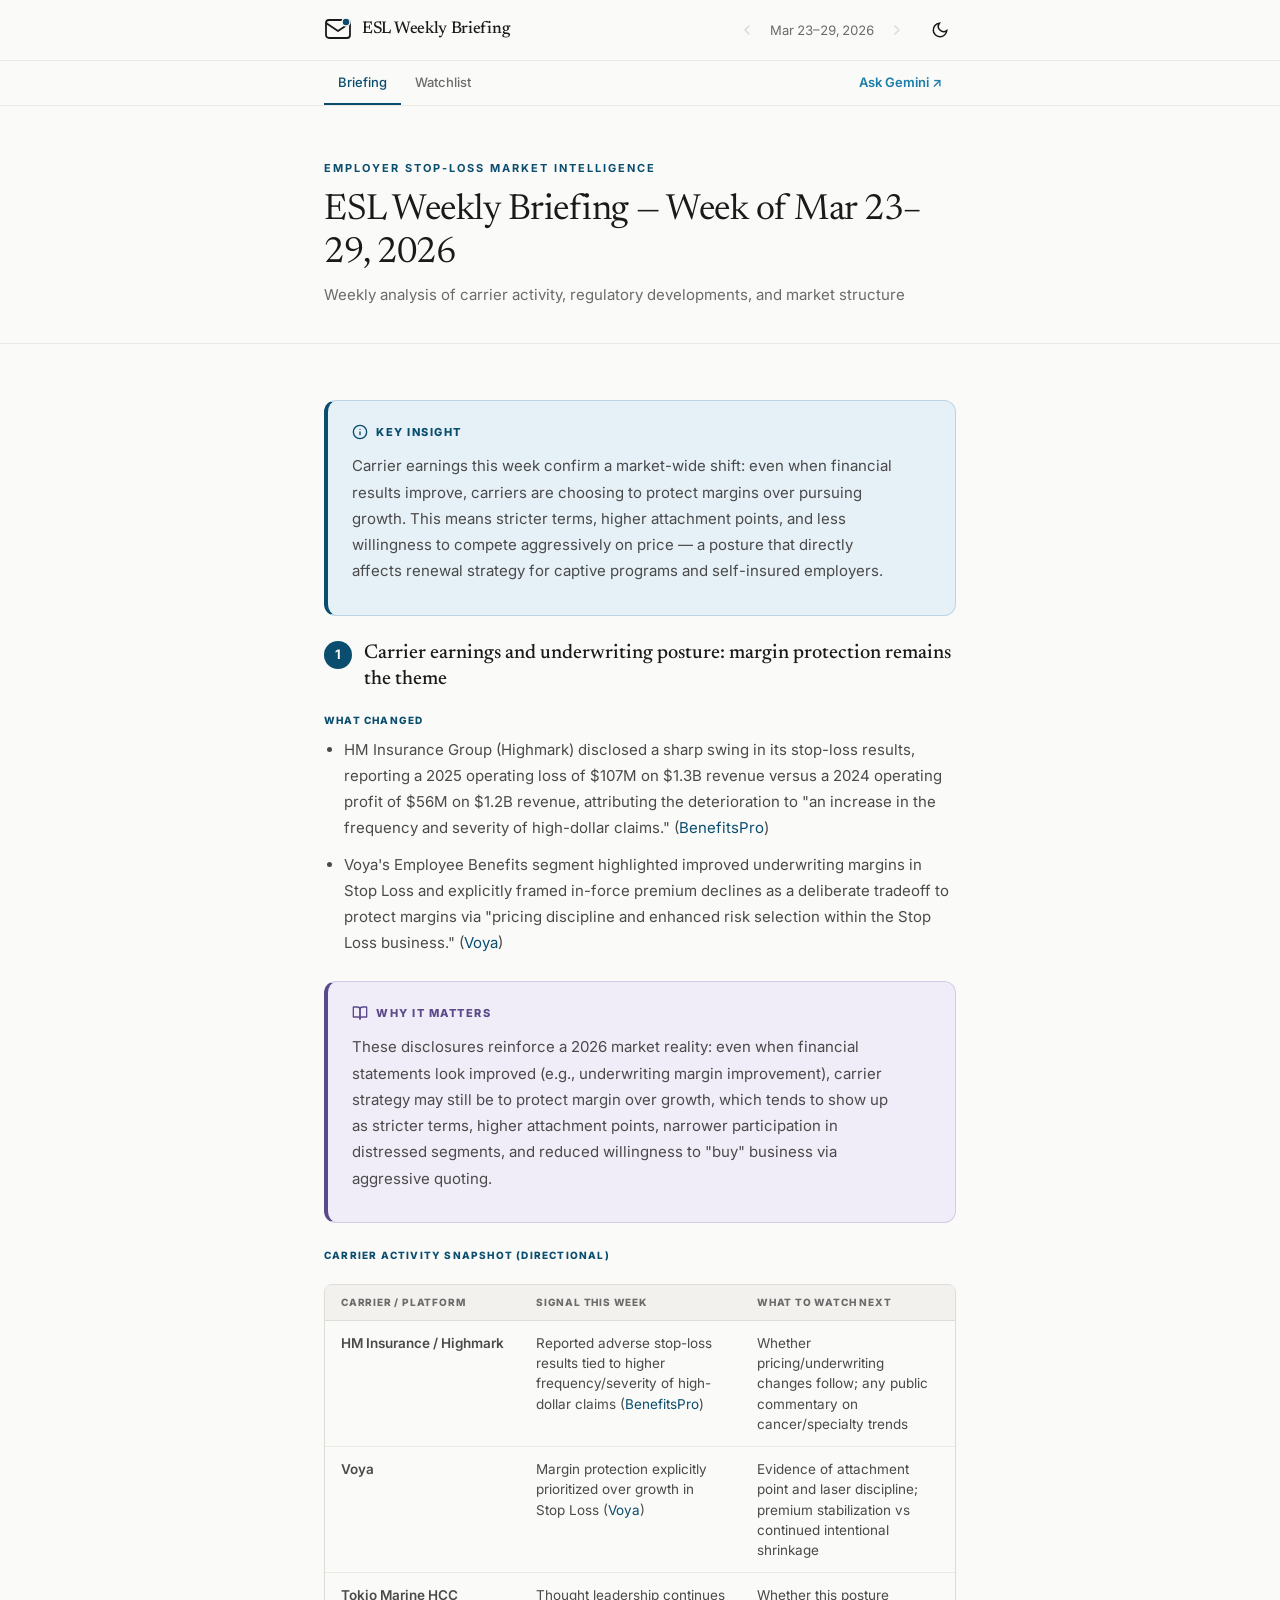
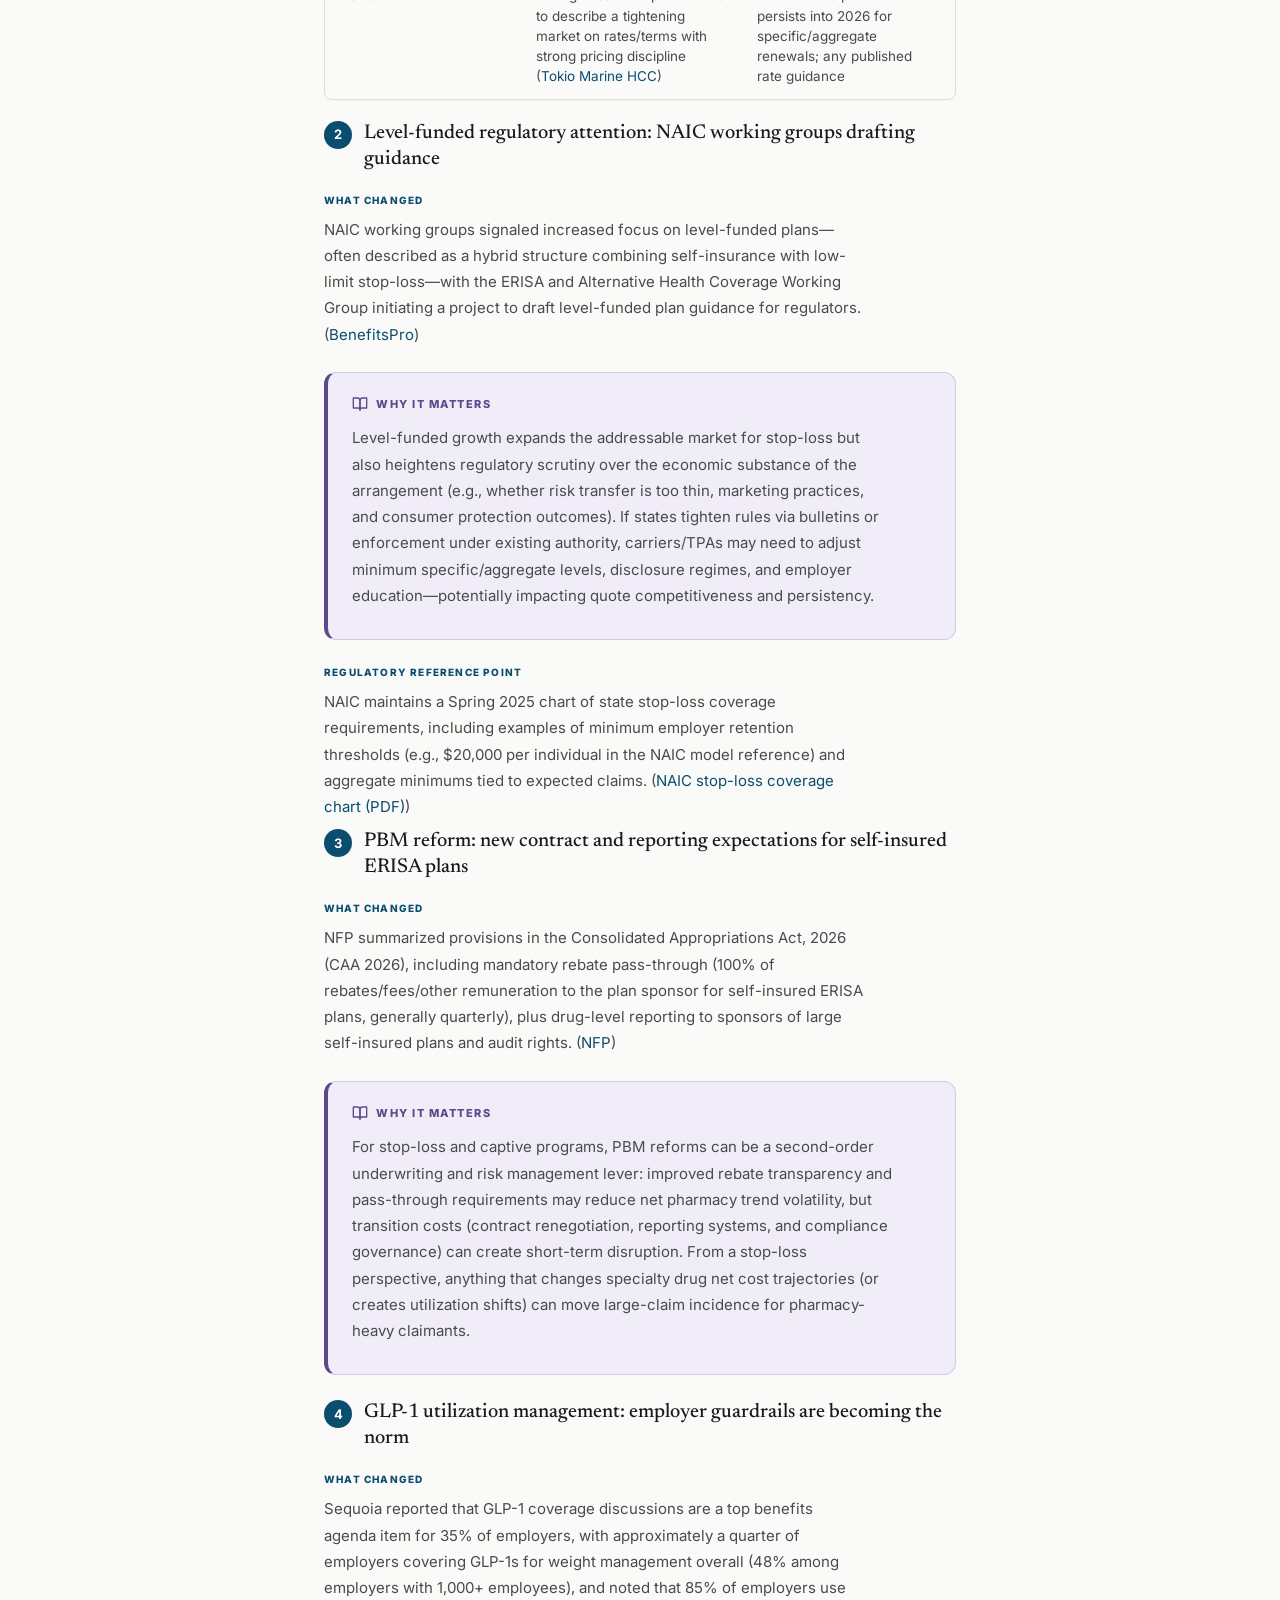
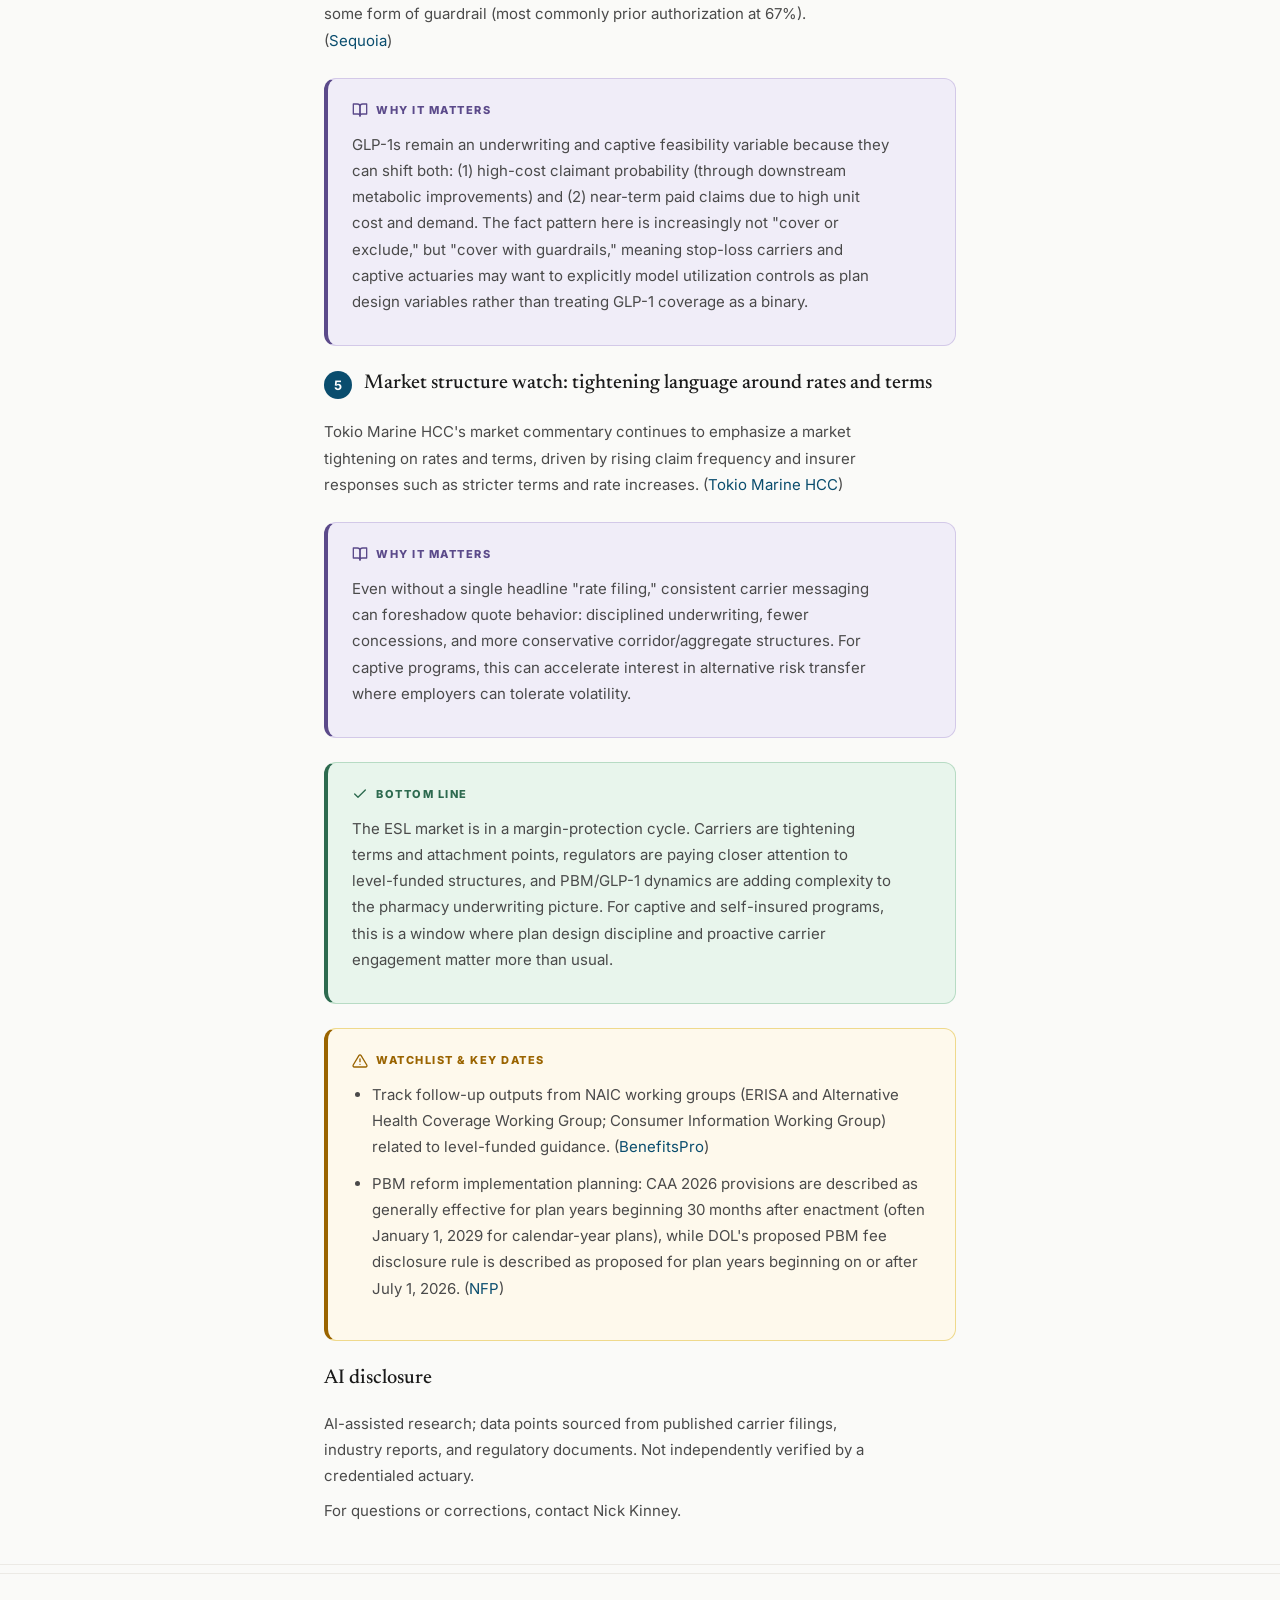
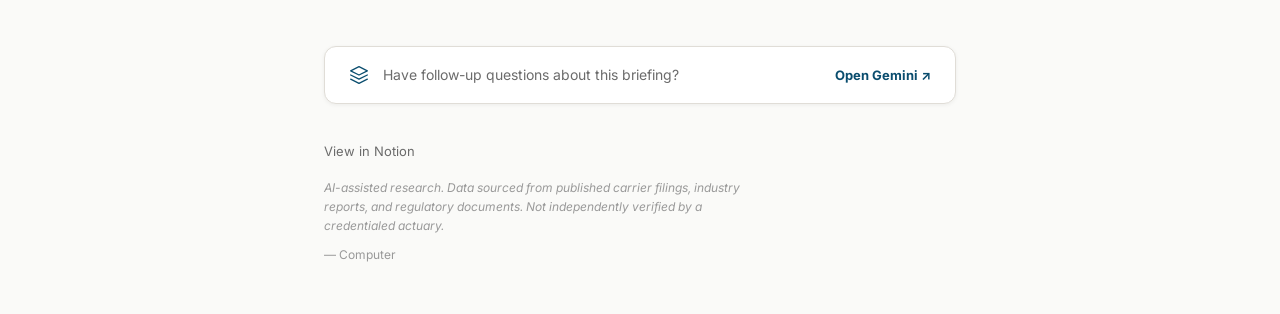
==== commit fd2607a9: "Add callout boxes: Key Insight, Why It Matters, Bottom Line, Watchlist - New callout-analysis (purpl" ====
--- a/index.html
+++ b/index.html
@@ -35,45 +35,91 @@
 </div></section>
 
 <article class="briefing-section"><div class="container">
+
+<!-- ═══ KEY INSIGHT ═══ -->
+<div class="callout callout-insight">
+<div class="callout-label"><svg viewBox="0 0 24 24" fill="none" stroke="currentColor" stroke-width="2" stroke-linecap="round" stroke-linejoin="round"><circle cx="12" cy="12" r="10"/><line x1="12" y1="16" x2="12" y2="12"/><line x1="12" y1="8" x2="12.01" y2="8"/></svg>Key Insight</div>
+<p>Carrier earnings this week confirm a market-wide shift: even when financial results improve, carriers are choosing to protect margins over pursuing growth. This means stricter terms, higher attachment points, and less willingness to compete aggressively on price — a posture that directly affects renewal strategy for captive programs and self-insured employers.</p>
+</div>
+
+<!-- ═══ SECTION 1 ═══ -->
 <h3 class="section-heading"><span class="section-num">1</span>Carrier earnings and underwriting posture: margin protection remains the theme</h3>
 <h4 class="sub-label">What Changed</h4>
 <ul>
-<li>HM Insurance Group (Highmark) disclosed a sharp swing in its stop-loss results, reporting a 2025 operating loss of $107M on $1.3B revenue versus a 2024 operating profit of $56M on $1.2B revenue, attributing the deterioration to “an increase in the frequency and severity of high-dollar claims.” (<a href="https://www.benefitspro.com/2026/03/25/highmark-loses-107m-on-employer-health-plan-stop-loss-business/" target="_blank" rel="noopener">BenefitsPro</a>)</li>
-<li>Voya’s Employee Benefits segment highlighted improved underwriting margins in Stop Loss and explicitly framed in-force premium declines as a deliberate tradeoff to protect margins via “pricing discipline and enhanced risk selection within the Stop Loss business.” (<a href="https://www.voya.com/news/2026/02/voya-financial-announces-fourth-quarter-and-full-year-2025-results" target="_blank" rel="noopener">Voya</a>)</li>
+<li>HM Insurance Group (Highmark) disclosed a sharp swing in its stop-loss results, reporting a 2025 operating loss of $107M on $1.3B revenue versus a 2024 operating profit of $56M on $1.2B revenue, attributing the deterioration to "an increase in the frequency and severity of high-dollar claims." (<a href="https://www.benefitspro.com/2026/03/25/highmark-loses-107m-on-employer-health-plan-stop-loss-business/" target="_blank" rel="noopener">BenefitsPro</a>)</li>
+<li>Voya's Employee Benefits segment highlighted improved underwriting margins in Stop Loss and explicitly framed in-force premium declines as a deliberate tradeoff to protect margins via "pricing discipline and enhanced risk selection within the Stop Loss business." (<a href="https://www.voya.com/news/2026/02/voya-financial-announces-fourth-quarter-and-full-year-2025-results" target="_blank" rel="noopener">Voya</a>)</li>
 </ul>
-<h4 class="sub-label">Why It Matters</h4>
-<p>These disclosures reinforce a 2026 market reality: even when financial statements look improved (e.g., underwriting margin improvement), carrier strategy may still be to protect margin over growth, which tends to show up as stricter terms, higher attachment points, narrower participation in distressed segments, and reduced willingness to “buy” business via aggressive quoting.</p>
-<h4 class="sub-label">Carrier activity snapshot (directional)</h4>
-<div class="data-table-wrap"><table class="data-table"><thead><tr><th>Carrier / platform</th><th>Signal this week</th><th>What to watch next</th></tr></thead><tbody><tr><td class="carrier-name">HM Insurance / Highmark</td><td>Reported adverse stop-loss results tied to higher frequency/severity of high-dollar claims (<a href="https://www.benefitspro.com/2026/03/25/highmark-loses-107m-onemployer-health-plan-stop-loss-business/" target="_blank" rel="noopener">BenefitsPro</a>)</td><td>Whether pricing/underwriting changes follow; any public commentary on cancer/specialty trends</td></tr><tr><td class="carrier-name">Voya</td><td>Margin protection explicitly prioritized over growth in Stop Loss (<a href="https://www.voya.com/news/2026/02/voya-financial-announces-fourth-quarter-and-full-year-2025-results" target="_blank" rel="noopener">Voya</a>)</td><td>Evidence of attachment point and laser discipline; premium stabilization vs continued intentional shrinkage</td></tr><tr><td class="carrier-name">Tokio Marine HCC (market view)</td><td>Thought leadership continues to describe a tightening market on rates/terms with strong pricing discipline (<a href="https://www.tmhcc.com/en-us/news-and-articles/thought-leadership/jay-ritchie-current-stop-loss-market-trends" target="_blank" rel="noopener">Tokio Marine HCC</a>)</td><td>Whether this posture persists into 2026 for specific/aggregate renewals; any published rate guidance</td></tr></tbody></table></div>
+
+<div class="callout callout-analysis">
+<div class="callout-label"><svg viewBox="0 0 24 24" fill="none" stroke="currentColor" stroke-width="2" stroke-linecap="round" stroke-linejoin="round"><path d="M2 3h6a4 4 0 0 1 4 4v14a3 3 0 0 0-3-3H2z"/><path d="M22 3h-6a4 4 0 0 0-4 4v14a3 3 0 0 1 3-3h7z"/></svg>Why It Matters</div>
+<p>These disclosures reinforce a 2026 market reality: even when financial statements look improved (e.g., underwriting margin improvement), carrier strategy may still be to protect margin over growth, which tends to show up as stricter terms, higher attachment points, narrower participation in distressed segments, and reduced willingness to "buy" business via aggressive quoting.</p>
+</div>
+
+<h4 class="sub-label">Carrier Activity Snapshot (Directional)</h4>
+<div class="data-table-wrap"><table class="data-table"><thead><tr><th>Carrier / platform</th><th>Signal this week</th><th>What to watch next</th></tr></thead><tbody><tr><td class="carrier-name">HM Insurance / Highmark</td><td>Reported adverse stop-loss results tied to higher frequency/severity of high-dollar claims (<a href="https://www.benefitspro.com/2026/03/25/highmark-loses-107m-on-employer-health-plan-stop-loss-business/" target="_blank" rel="noopener">BenefitsPro</a>)</td><td>Whether pricing/underwriting changes follow; any public commentary on cancer/specialty trends</td></tr><tr><td class="carrier-name">Voya</td><td>Margin protection explicitly prioritized over growth in Stop Loss (<a href="https://www.voya.com/news/2026/02/voya-financial-announces-fourth-quarter-and-full-year-2025-results" target="_blank" rel="noopener">Voya</a>)</td><td>Evidence of attachment point and laser discipline; premium stabilization vs continued intentional shrinkage</td></tr><tr><td class="carrier-name">Tokio Marine HCC</td><td>Thought leadership continues to describe a tightening market on rates/terms with strong pricing discipline (<a href="https://www.tmhcc.com/en-us/news-and-articles/thought-leadership/jay-ritchie-current-stop-loss-market-trends" target="_blank" rel="noopener">Tokio Marine HCC</a>)</td><td>Whether this posture persists into 2026 for specific/aggregate renewals; any published rate guidance</td></tr></tbody></table></div>
+
+<!-- ═══ SECTION 2 ═══ -->
 <h3 class="section-heading"><span class="section-num">2</span>Level-funded regulatory attention: NAIC working groups drafting guidance</h3>
 <h4 class="sub-label">What Changed</h4>
 <p>NAIC working groups signaled increased focus on level-funded plans—often described as a hybrid structure combining self-insurance with low-limit stop-loss—with the ERISA and Alternative Health Coverage Working Group initiating a project to draft level-funded plan guidance for regulators. (<a href="https://www.benefitspro.com/2026/03/26/state-regulators-wrestle-with-level-funded-health-plan-surge/" target="_blank" rel="noopener">BenefitsPro</a>)</p>
-<h4 class="sub-label">Why It Matters</h4>
+
+<div class="callout callout-analysis">
+<div class="callout-label"><svg viewBox="0 0 24 24" fill="none" stroke="currentColor" stroke-width="2" stroke-linecap="round" stroke-linejoin="round"><path d="M2 3h6a4 4 0 0 1 4 4v14a3 3 0 0 0-3-3H2z"/><path d="M22 3h-6a4 4 0 0 0-4 4v14a3 3 0 0 1 3-3h7z"/></svg>Why It Matters</div>
 <p>Level-funded growth expands the addressable market for stop-loss but also heightens regulatory scrutiny over the economic substance of the arrangement (e.g., whether risk transfer is too thin, marketing practices, and consumer protection outcomes). If states tighten rules via bulletins or enforcement under existing authority, carriers/TPAs may need to adjust minimum specific/aggregate levels, disclosure regimes, and employer education—potentially impacting quote competitiveness and persistency.</p>
-<h4 class="sub-label">Regulatory reference point (attachment point floors)</h4>
+</div>
+
+<h4 class="sub-label">Regulatory Reference Point</h4>
 <p>NAIC maintains a Spring 2025 chart of state stop-loss coverage requirements, including examples of minimum employer retention thresholds (e.g., $20,000 per individual in the NAIC model reference) and aggregate minimums tied to expected claims. (<a href="https://content.naic.org/sites/default/files/model-law-chart-ha-90-stop-loss-coverage.pdf" target="_blank" rel="noopener">NAIC stop-loss coverage chart (PDF)</a>)</p>
+
+<!-- ═══ SECTION 3 ═══ -->
 <h3 class="section-heading"><span class="section-num">3</span>PBM reform: new contract and reporting expectations for self-insured ERISA plans</h3>
 <h4 class="sub-label">What Changed</h4>
 <p>NFP summarized provisions in the Consolidated Appropriations Act, 2026 (CAA 2026), including mandatory rebate pass-through (100% of rebates/fees/other remuneration to the plan sponsor for self-insured ERISA plans, generally quarterly), plus drug-level reporting to sponsors of large self-insured plans and audit rights. (<a href="https://www.nfp.com/insights/federal-pbm-reform-is-finally-law/" target="_blank" rel="noopener">NFP</a>)</p>
-<h4 class="sub-label">Why It Matters</h4>
+
+<div class="callout callout-analysis">
+<div class="callout-label"><svg viewBox="0 0 24 24" fill="none" stroke="currentColor" stroke-width="2" stroke-linecap="round" stroke-linejoin="round"><path d="M2 3h6a4 4 0 0 1 4 4v14a3 3 0 0 0-3-3H2z"/><path d="M22 3h-6a4 4 0 0 0-4 4v14a3 3 0 0 1 3-3h7z"/></svg>Why It Matters</div>
 <p>For stop-loss and captive programs, PBM reforms can be a second-order underwriting and risk management lever: improved rebate transparency and pass-through requirements may reduce net pharmacy trend volatility, but transition costs (contract renegotiation, reporting systems, and compliance governance) can create short-term disruption. From a stop-loss perspective, anything that changes specialty drug net cost trajectories (or creates utilization shifts) can move large-claim incidence for pharmacy-heavy claimants.</p>
+</div>
+
+<!-- ═══ SECTION 4 ═══ -->
 <h3 class="section-heading"><span class="section-num">4</span>GLP-1 utilization management: employer guardrails are becoming the norm</h3>
 <h4 class="sub-label">What Changed</h4>
 <p>Sequoia reported that GLP-1 coverage discussions are a top benefits agenda item for 35% of employers, with approximately a quarter of employers covering GLP-1s for weight management overall (48% among employers with 1,000+ employees), and noted that 85% of employers use some form of guardrail (most commonly prior authorization at 67%). (<a href="https://www.sequoia.com/2026/03/glp-1-coverage-trends-2026/" target="_blank" rel="noopener">Sequoia</a>)</p>
-<h4 class="sub-label">Why It Matters</h4>
-<p>GLP-1s remain an underwriting and captive feasibility variable because they can shift both: (1) high-cost claimant probability (through downstream metabolic improvements) and (2) near-term paid claims due to high unit cost and demand. The fact pattern here is increasingly not “cover or exclude,” but “cover with guardrails,” meaning stop-loss carriers and captive actuaries may want to explicitly model utilization controls as plan design variables rather than treating GLP-1 coverage as a binary.</p>
+
+<div class="callout callout-analysis">
+<div class="callout-label"><svg viewBox="0 0 24 24" fill="none" stroke="currentColor" stroke-width="2" stroke-linecap="round" stroke-linejoin="round"><path d="M2 3h6a4 4 0 0 1 4 4v14a3 3 0 0 0-3-3H2z"/><path d="M22 3h-6a4 4 0 0 0-4 4v14a3 3 0 0 1 3-3h7z"/></svg>Why It Matters</div>
+<p>GLP-1s remain an underwriting and captive feasibility variable because they can shift both: (1) high-cost claimant probability (through downstream metabolic improvements) and (2) near-term paid claims due to high unit cost and demand. The fact pattern here is increasingly not "cover or exclude," but "cover with guardrails," meaning stop-loss carriers and captive actuaries may want to explicitly model utilization controls as plan design variables rather than treating GLP-1 coverage as a binary.</p>
+</div>
+
+<!-- ═══ SECTION 5 ═══ -->
 <h3 class="section-heading"><span class="section-num">5</span>Market structure watch: tightening language around rates and terms</h3>
-<p>Tokio Marine HCC’s market commentary continues to emphasize a market tightening on rates and terms, driven by rising claim frequency and insurer responses such as stricter terms and rate increases. (<a href="https://www.tmhcc.com/en-us/news-and-articles/thought-leadership/jay-ritchie-current-stop-loss-market-trends" target="_blank" rel="noopener">Tokio Marine HCC</a>)</p>
-<h4 class="sub-label">Why It Matters</h4>
-<p>Even without a single headline “rate filing,” consistent carrier messaging can foreshadow quote behavior: disciplined underwriting, fewer concessions, and more conservative corridor/aggregate structures. For captive programs, this can accelerate interest in alternative risk transfer where employers can tolerate volatility.</p>
-<h3 class="section-heading">Key dates / watchlist (next 30–60 days)</h3>
+<p>Tokio Marine HCC's market commentary continues to emphasize a market tightening on rates and terms, driven by rising claim frequency and insurer responses such as stricter terms and rate increases. (<a href="https://www.tmhcc.com/en-us/news-and-articles/thought-leadership/jay-ritchie-current-stop-loss-market-trends" target="_blank" rel="noopener">Tokio Marine HCC</a>)</p>
+
+<div class="callout callout-analysis">
+<div class="callout-label"><svg viewBox="0 0 24 24" fill="none" stroke="currentColor" stroke-width="2" stroke-linecap="round" stroke-linejoin="round"><path d="M2 3h6a4 4 0 0 1 4 4v14a3 3 0 0 0-3-3H2z"/><path d="M22 3h-6a4 4 0 0 0-4 4v14a3 3 0 0 1 3-3h7z"/></svg>Why It Matters</div>
+<p>Even without a single headline "rate filing," consistent carrier messaging can foreshadow quote behavior: disciplined underwriting, fewer concessions, and more conservative corridor/aggregate structures. For captive programs, this can accelerate interest in alternative risk transfer where employers can tolerate volatility.</p>
+</div>
+
+<!-- ═══ BOTTOM LINE ═══ -->
+<div class="callout callout-bottom-line">
+<div class="callout-label"><svg viewBox="0 0 24 24" fill="none" stroke="currentColor" stroke-width="2" stroke-linecap="round" stroke-linejoin="round"><polyline points="20 6 9 17 4 12"/></svg>Bottom Line</div>
+<p>The ESL market is in a margin-protection cycle. Carriers are tightening terms and attachment points, regulators are paying closer attention to level-funded structures, and PBM/GLP-1 dynamics are adding complexity to the pharmacy underwriting picture. For captive and self-insured programs, this is a window where plan design discipline and proactive carrier engagement matter more than usual.</p>
+</div>
+
+<!-- ═══ WATCHLIST ═══ -->
+<div id="watchlist" class="callout callout-warning">
+<div class="callout-label"><svg viewBox="0 0 24 24" fill="none" stroke="currentColor" stroke-width="2" stroke-linecap="round" stroke-linejoin="round"><path d="M10.29 3.86L1.82 18a2 2 0 0 0 1.71 3h16.94a2 2 0 0 0 1.71-3L13.71 3.86a2 2 0 0 0-3.42 0z"/><line x1="12" y1="9" x2="12" y2="13"/><line x1="12" y1="17" x2="12.01" y2="17"/></svg>Watchlist &amp; Key Dates</div>
 <ul>
 <li>Track follow-up outputs from NAIC working groups (ERISA and Alternative Health Coverage Working Group; Consumer Information Working Group) related to level-funded guidance. (<a href="https://www.benefitspro.com/2026/03/26/state-regulators-wrestle-with-level-funded-health-plan-surge/" target="_blank" rel="noopener">BenefitsPro</a>)</li>
-<li>PBM reform implementation planning: CAA 2026 provisions are described as generally effective for plan years beginning 30 months after enactment (often January 1, 2029 for calendar-year plans), while DOL’s proposed PBM fee disclosure rule is described as proposed for plan years beginning on or after July 1, 2026. (<a href="https://www.nfp.com/insights/federal-pbm-reform-is-finally-law/" target="_blank" rel="noopener">NFP</a>)</li>
+<li>PBM reform implementation planning: CAA 2026 provisions are described as generally effective for plan years beginning 30 months after enactment (often January 1, 2029 for calendar-year plans), while DOL's proposed PBM fee disclosure rule is described as proposed for plan years beginning on or after July 1, 2026. (<a href="https://www.nfp.com/insights/federal-pbm-reform-is-finally-law/" target="_blank" rel="noopener">NFP</a>)</li>
 </ul>
+</div>
+
+<!-- ═══ AI DISCLOSURE ═══ -->
 <h3 class="section-heading">AI disclosure</h3>
 <p>AI-assisted research; data points sourced from published carrier filings, industry reports, and regulatory documents. Not independently verified by a credentialed actuary.</p>
 <p>For questions or corrections, contact Nick Kinney.</p>
+
 </div></article>
 </main>
 
@@ -91,4 +137,4 @@
 <script>
 (function(){const t=document.querySelector('[data-theme-toggle]'),r=document.documentElement;let d=matchMedia('(prefers-color-scheme:dark)').matches?'dark':'light';r.setAttribute('data-theme',d);function u(){t.innerHTML=d==='dark'?'<svg width="18" height="18" viewBox="0 0 24 24" fill="none" stroke="currentColor" stroke-width="2"><circle cx="12" cy="12" r="5"/><path d="M12 1v2M12 21v2M4.22 4.22l1.42 1.42M18.36 18.36l1.42 1.42M1 12h2M21 12h2M4.22 19.78l1.42-1.42M18.36 5.64l1.42-1.42"/></svg>':'<svg width="18" height="18" viewBox="0 0 24 24" fill="none" stroke="currentColor" stroke-width="2"><path d="M21 12.79A9 9 0 1 1 11.21 3 7 7 0 0 0 21 12.79z"/></svg>';};u();t.addEventListener('click',()=>{d=d==='dark'?'light':'dark';r.setAttribute('data-theme',d);u();});})();
 </script>
-</body></html>+</body></html>
--- a/style.css
+++ b/style.css
@@ -19,6 +19,15 @@
   --color-warning: #9a6400;
   --color-warning-subtle: #fef9ec;
   --color-warning-border: #efd98c;
+  --color-success: #2d6a4f;
+  --color-success-subtle: #e8f5ec;
+  --color-success-border: #b7dbc4;
+  --color-danger: #9e2a2b;
+  --color-danger-subtle: #fdf0f0;
+  --color-danger-border: #f0c0c0;
+  --color-purple: #5b4a8a;
+  --color-purple-subtle: #f0edf8;
+  --color-purple-border: #d3c9e8;
   --font-display: 'Newsreader', Georgia, serif;
   --font-body: 'Inter', -apple-system, system-ui, sans-serif;
   --shadow-xs: 0 1px 2px rgba(0,0,0,0.04);
@@ -46,6 +55,15 @@
   --color-warning: #e5a91a;
   --color-warning-subtle: #1f1a0d;
   --color-warning-border: #3d3010;
+  --color-success: #6daa45;
+  --color-success-subtle: #141f10;
+  --color-success-border: #253420;
+  --color-danger: #ef5350;
+  --color-danger-subtle: #1f1010;
+  --color-danger-border: #3d1515;
+  --color-purple: #a88fdd;
+  --color-purple-subtle: #191525;
+  --color-purple-border: #2a2140;
   --shadow-xs: 0 1px 2px rgba(0,0,0,0.2);
   --shadow-sm: 0 1px 4px rgba(0,0,0,0.25);
   --shadow-md: 0 4px 16px rgba(0,0,0,0.35);
@@ -70,6 +88,15 @@
     --color-warning: #e5a91a;
     --color-warning-subtle: #1f1a0d;
     --color-warning-border: #3d3010;
+    --color-success: #6daa45;
+    --color-success-subtle: #141f10;
+    --color-success-border: #253420;
+    --color-danger: #ef5350;
+    --color-danger-subtle: #1f1010;
+    --color-danger-border: #3d1515;
+    --color-purple: #a88fdd;
+    --color-purple-subtle: #191525;
+    --color-purple-border: #2a2140;
     --shadow-xs: 0 1px 2px rgba(0,0,0,0.2);
     --shadow-sm: 0 1px 4px rgba(0,0,0,0.25);
     --shadow-md: 0 4px 16px rgba(0,0,0,0.35);
@@ -278,64 +305,107 @@
 }
 
 /* ================================
-   KEY INSIGHT CALLOUT
+   CALLOUT BOXES (Shared)
    ================================ */
 .callout {
-  background: var(--color-surface);
   border-radius: var(--radius-lg);
-  padding: 24px 28px;
-  margin: 28px 0;
-  box-shadow: var(--shadow-sm);
+  padding: 22px 24px;
+  margin: 24px 0;
   border: 1px solid var(--color-border-light);
-}
-
+  position: relative;
+}
+
+.callout-label {
+  display: flex;
+  align-items: center;
+  gap: 8px;
+  font-size: 11px;
+  font-weight: 800;
+  text-transform: uppercase;
+  letter-spacing: 1.5px;
+  margin-bottom: 12px;
+  color: var(--color-text-muted);
+}
+
+.callout-label svg {
+  flex-shrink: 0;
+  width: 16px;
+  height: 16px;
+}
+
+.callout p, .callout li {
+  font-size: 14.5px;
+  line-height: 1.75;
+  color: var(--color-text-secondary);
+}
+
+.callout ul {
+  padding-left: 18px;
+  margin-top: 6px;
+}
+
+.callout li { margin-bottom: 4px; }
+
+/* --- Key Insight callout --- */
 .callout-insight {
   border-left: 4px solid var(--color-accent);
   background: var(--color-accent-subtle);
-  border-color: var(--color-accent);
-}
-
+  border-color: var(--color-accent-border);
+  border-left-color: var(--color-accent);
+}
 .callout-insight .callout-label {
   color: var(--color-accent);
 }
 
-.callout-quotes {
-  border-left: 4px solid var(--color-border);
-}
-
+/* --- Why It Matters / Analysis callout --- */
+.callout-analysis {
+  border-left: 4px solid var(--color-purple);
+  background: var(--color-purple-subtle);
+  border-color: var(--color-purple-border);
+  border-left-color: var(--color-purple);
+}
+.callout-analysis .callout-label {
+  color: var(--color-purple);
+}
+
+/* --- Watchlist / Warning callout --- */
 .callout-warning {
   border-left: 4px solid var(--color-warning);
   background: var(--color-warning-subtle);
   border-color: var(--color-warning-border);
   border-left-color: var(--color-warning);
 }
-
 .callout-warning .callout-label {
   color: var(--color-warning);
 }
 
-.callout-label {
-  font-size: 10px;
-  font-weight: 800;
-  text-transform: uppercase;
-  letter-spacing: 1.5px;
-  margin-bottom: 12px;
-  color: var(--color-text-muted);
-}
-
-.callout p, .callout li {
-  font-size: 14.5px;
-  line-height: 1.75;
-  color: var(--color-text-secondary);
-  max-width: 60ch;
-}
-
-.callout ul {
-  padding-left: 18px;
-  margin-top: 6px;
-}
-
-.callout li { margin-bottom: 4px; }
+/* --- Bottom Line / Success callout --- */
+.callout-bottom-line {
+  border-left: 4px solid var(--color-success);
+  background: var(--color-success-subtle);
+  border-color: var(--color-success-border);
+  border-left-color: var(--color-success);
+}
+.callout-bottom-line .callout-label {
+  color: var(--color-success);
+}
+
+/* --- Danger / Risk callout --- */
+.callout-danger {
+  border-left: 4px solid var(--color-danger);
+  background: var(--color-danger-subtle);
+  border-color: var(--color-danger-border);
+  border-left-color: var(--color-danger);
+}
+.callout-danger .callout-label {
+  color: var(--color-danger);
+}
+
+/* --- Quotes callout --- */
+.callout-quotes {
+  border-left: 4px solid var(--color-border);
+  background: var(--color-surface);
+}
 
 /* ================================
    BLOCKQUOTES
@@ -437,6 +507,19 @@
 }
 
 /* ================================
+   SECTION DIVIDERS
+   ================================ */
+.section-block {
+  padding-top: 28px;
+  margin-top: 8px;
+  border-top: 1px solid var(--color-border-light);
+}
+.section-block:first-child {
+  border-top: none;
+  padding-top: 0;
+}
+
+/* ================================
    DATA TABLES
    ================================ */
 .data-table-wrap {
@@ -560,6 +643,54 @@
 }
 
 /* ================================
+   ANALYSIS CARD (legacy support)
+   ================================ */
+.analysis-card {
+  background: var(--color-surface);
+  border-radius: var(--radius);
+  padding: 16px 20px;
+  margin: 12px 0 20px;
+  border: 1px solid var(--color-border-light);
+}
+
+/* Source citation inline */
+.source-cite {
+  font-size: 12px;
+  color: var(--color-accent-light);
+  font-weight: 500;
+}
+
+/* Status badges */
+.badge {
+  display: inline-block;
+  font-size: 11px;
+  font-weight: 700;
+  padding: 3px 10px;
+  border-radius: 4px;
+  text-transform: uppercase;
+  letter-spacing: 0.5px;
+}
+.badge-done { background: var(--color-success-subtle); color: var(--color-success); }
+.badge-active { background: var(--color-accent-subtle); color: var(--color-accent); }
+
+/* Priority colors */
+.priority { font-weight: 700; font-size: 13px; }
+.p0 { color: #c62828; }
+.p1 { color: #e65100; }
+.p2 { color: #f57f17; }
+.p3 { color: #78909c; }
+
+/* Deadline row highlights */
+.deadline-critical { background: rgba(198,40,40,0.06); }
+
+/* Jarvis placeholder */
+.jarvis-fill { font-style: italic; color: var(--color-text-faint); }
+
+/* Dark mode overrides */
+[data-theme="dark"] .badge-done { background: #1a2e1a; color: #6daa45; }
+[data-theme="dark"] .deadline-critical { background: rgba(239,83,80,0.08); }
+
+/* ================================
    RESPONSIVE
    ================================ */
 @media (max-width: 480px) {
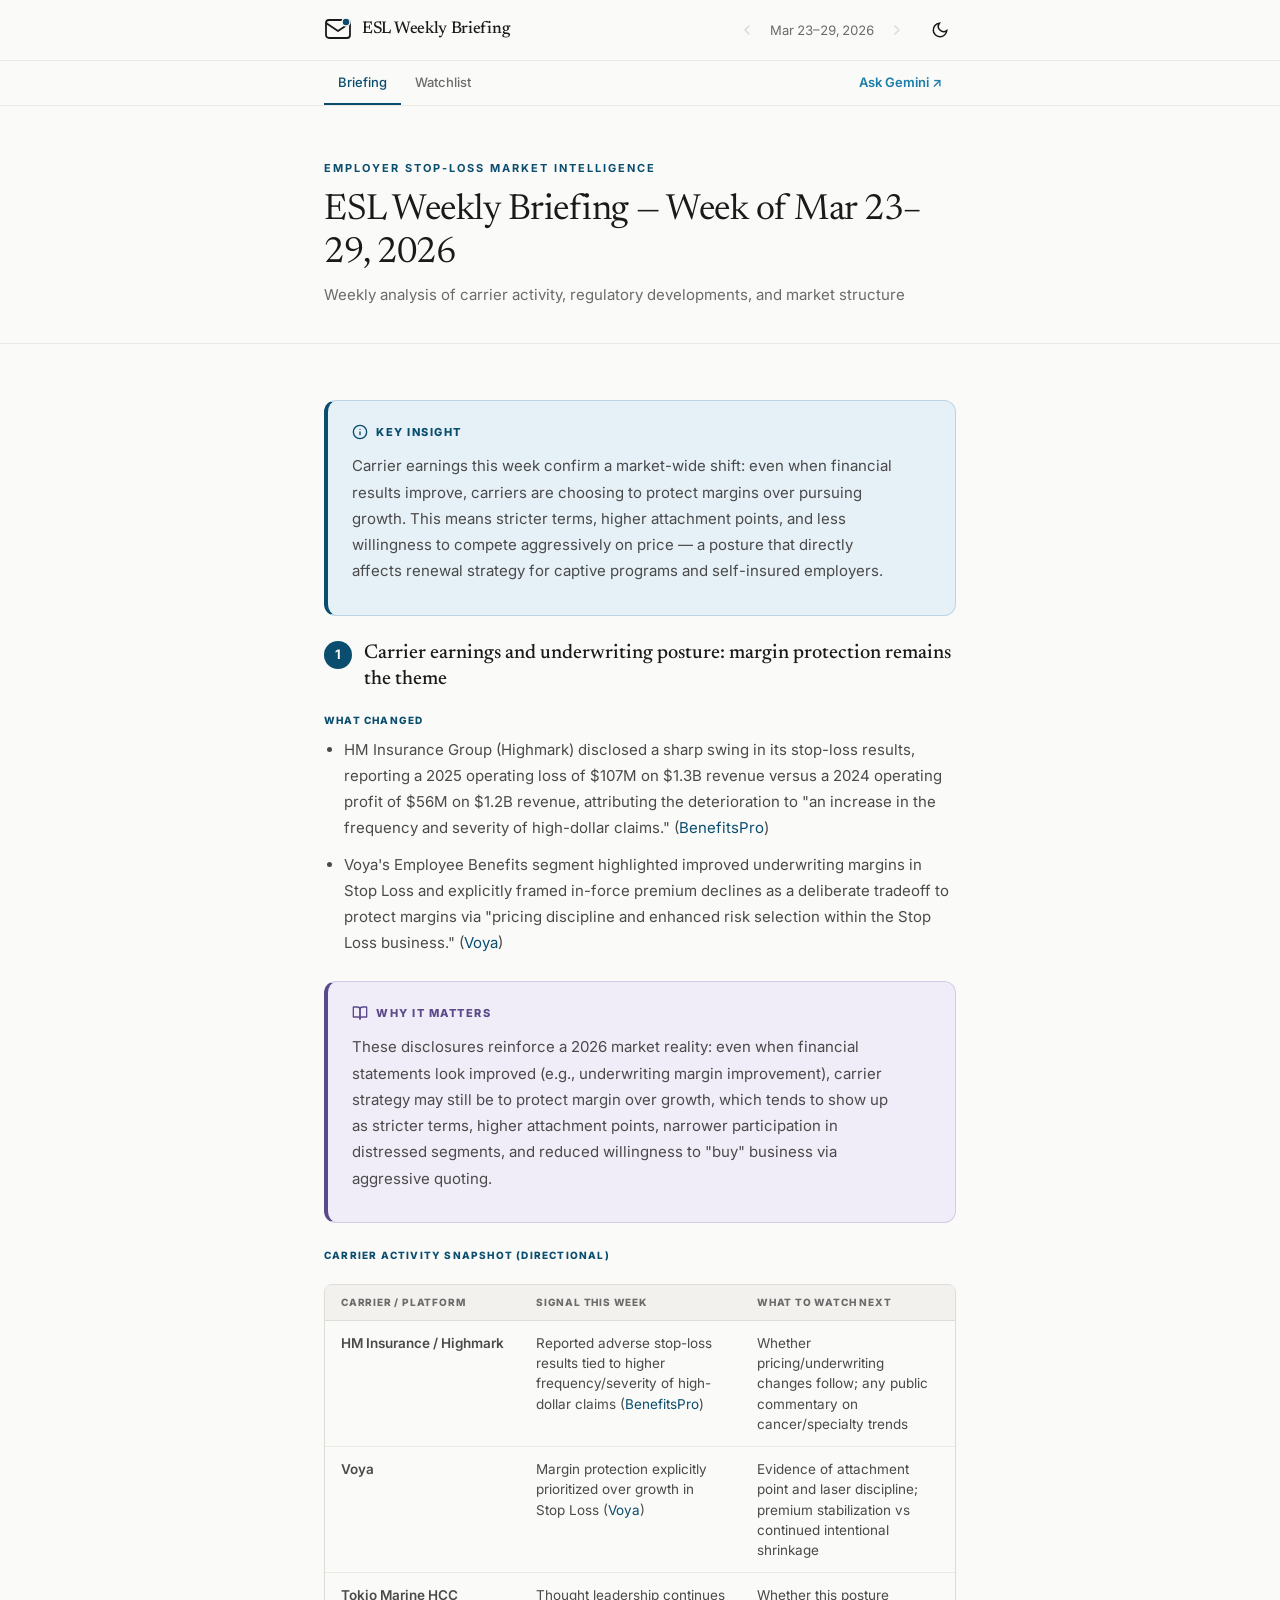
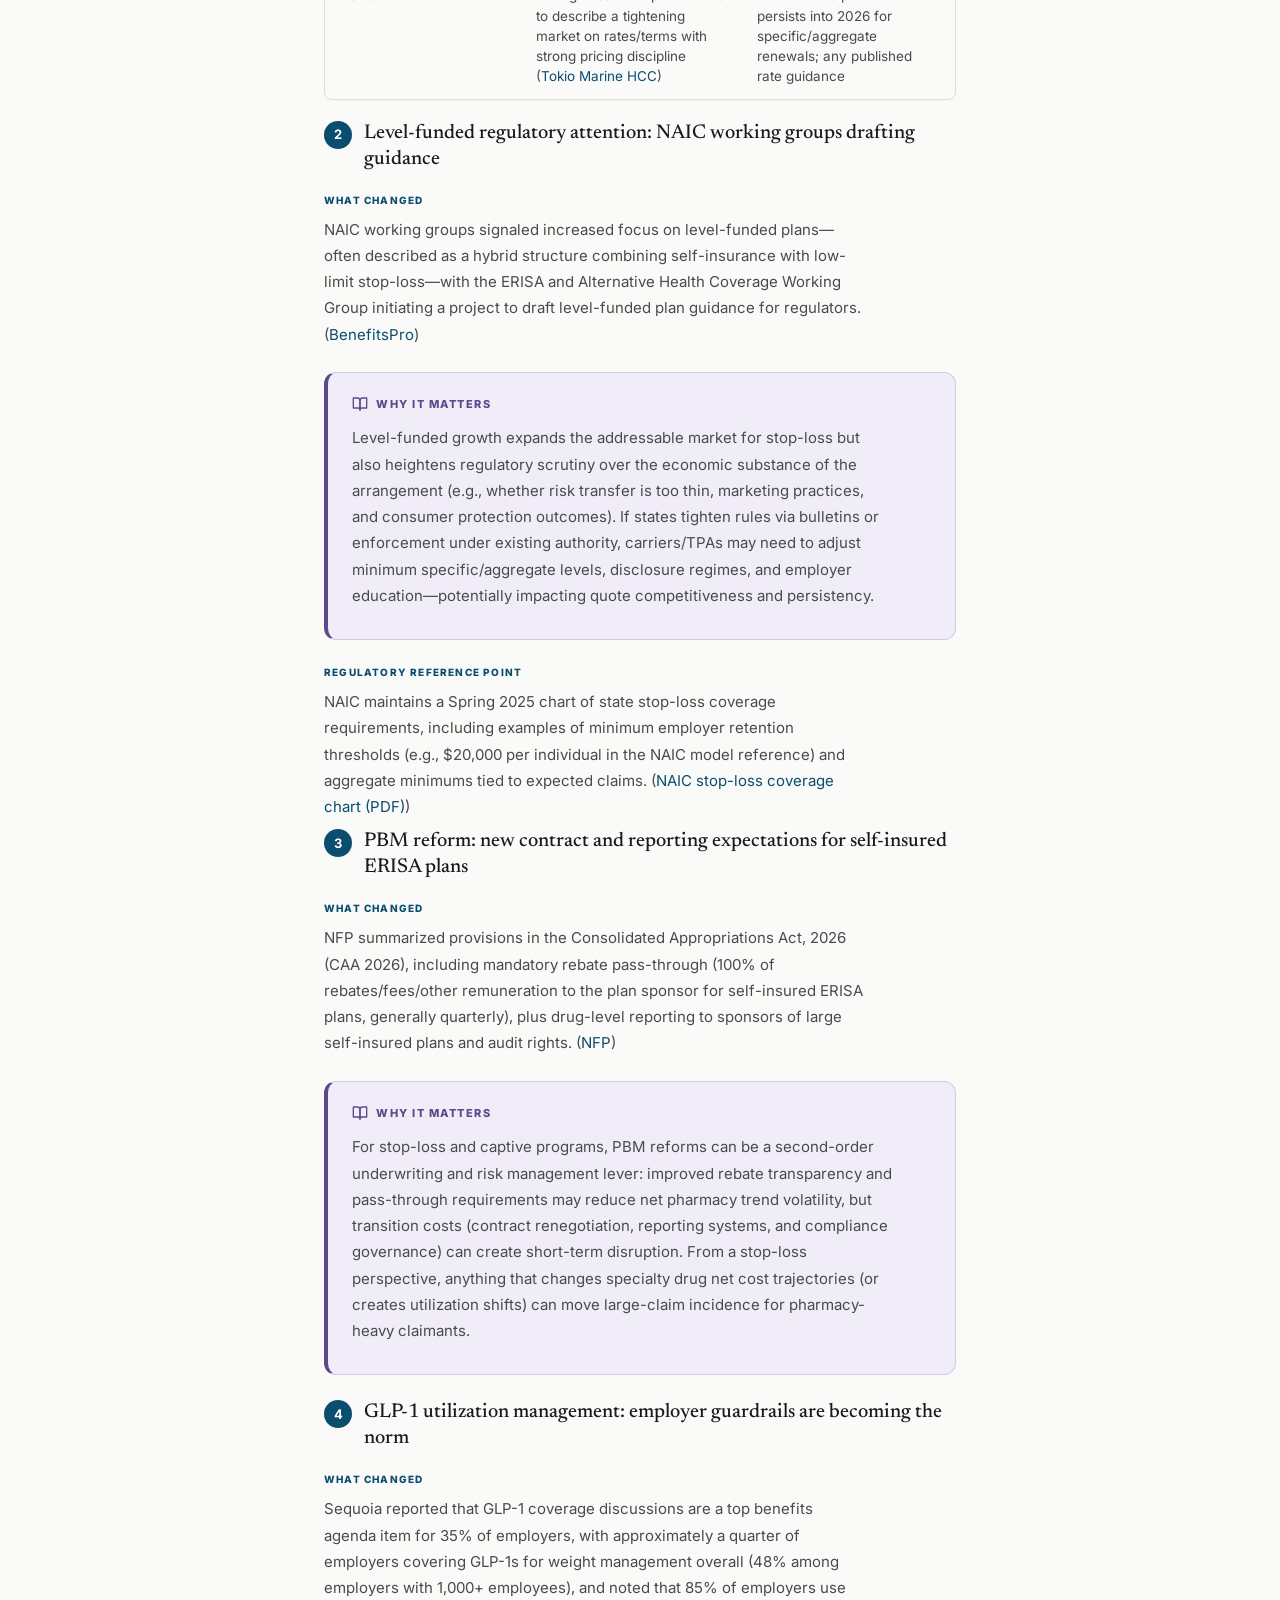
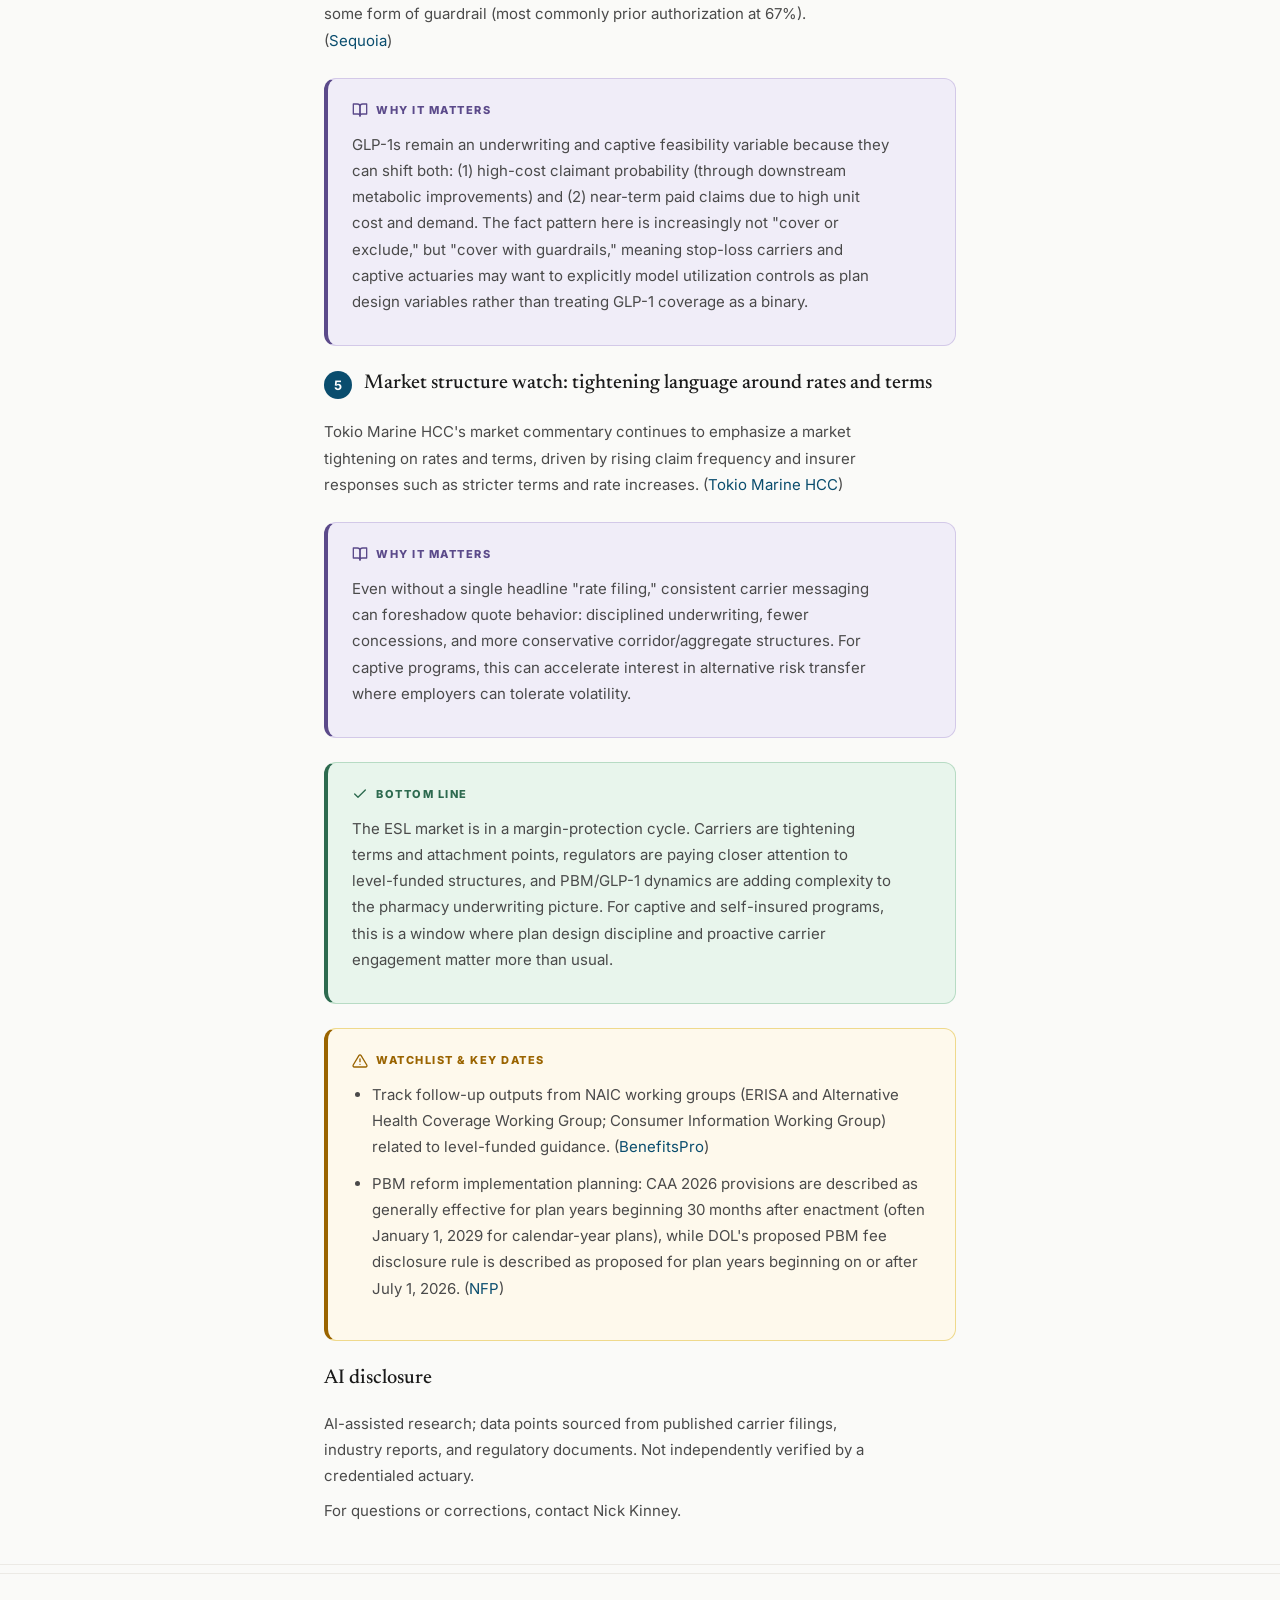
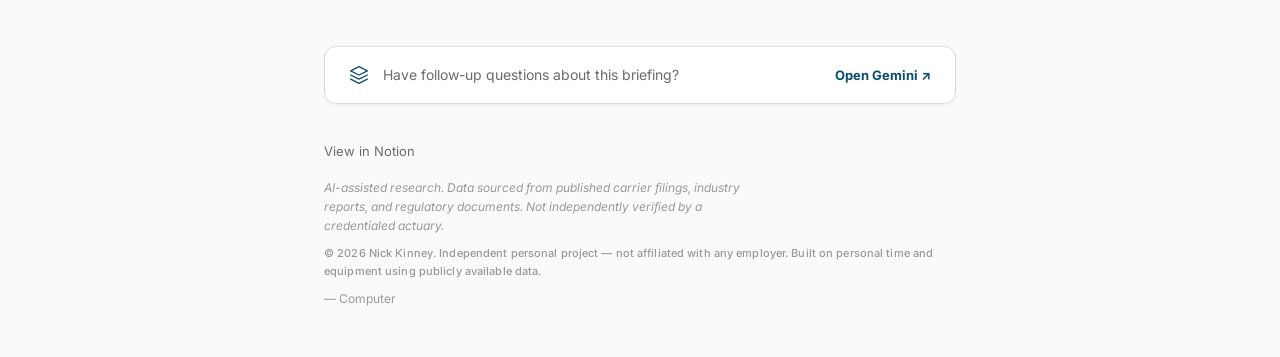
==== commit a0fe62f8: "Add IP ownership notice to footer" ====
--- a/index.html
+++ b/index.html
@@ -131,6 +131,7 @@
 </div>
 <div class="footer-links"><a href="https://www.notion.so/3326f25377ef8184b615d2a63b647298" target="_blank" rel="noopener">View in Notion</a></div>
 <p class="ai-disclosure">AI-assisted research. Data sourced from published carrier filings, industry reports, and regulatory documents. Not independently verified by a credentialed actuary.</p>
+<p class="footer-ip">© 2026 Nick Kinney. Independent personal project — not affiliated with any employer. Built on personal time and equipment using publicly available data.</p>
 <p class="footer-sig">— Computer</p>
 </div></footer>
 
--- a/style.css
+++ b/style.css
@@ -637,6 +637,15 @@
   margin-bottom: 10px;
 }
 
+.footer-ip {
+  font-size: 11px;
+  color: var(--color-text-faint);
+  line-height: 1.6;
+  margin-bottom: 8px;
+  font-weight: 500;
+  letter-spacing: 0.01em;
+}
+
 .footer-sig {
   font-size: 12px;
   color: var(--color-text-faint);
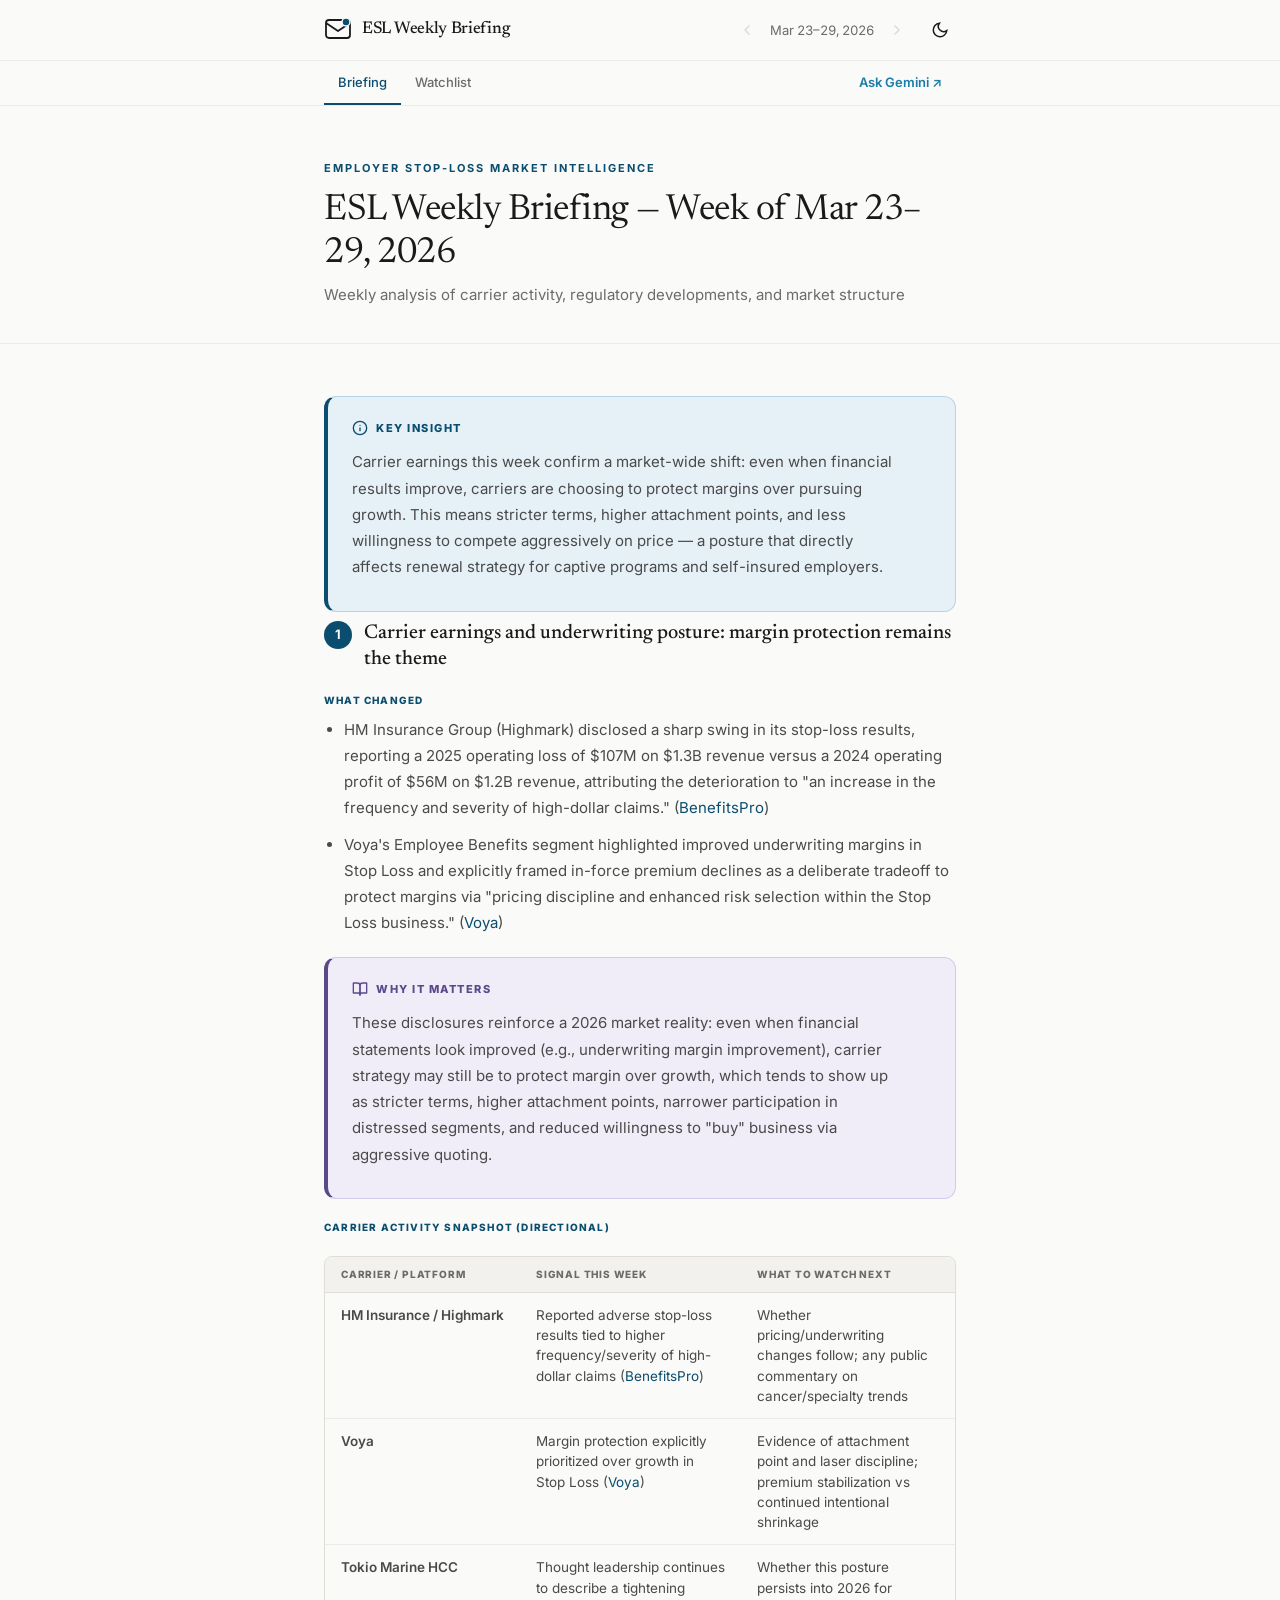
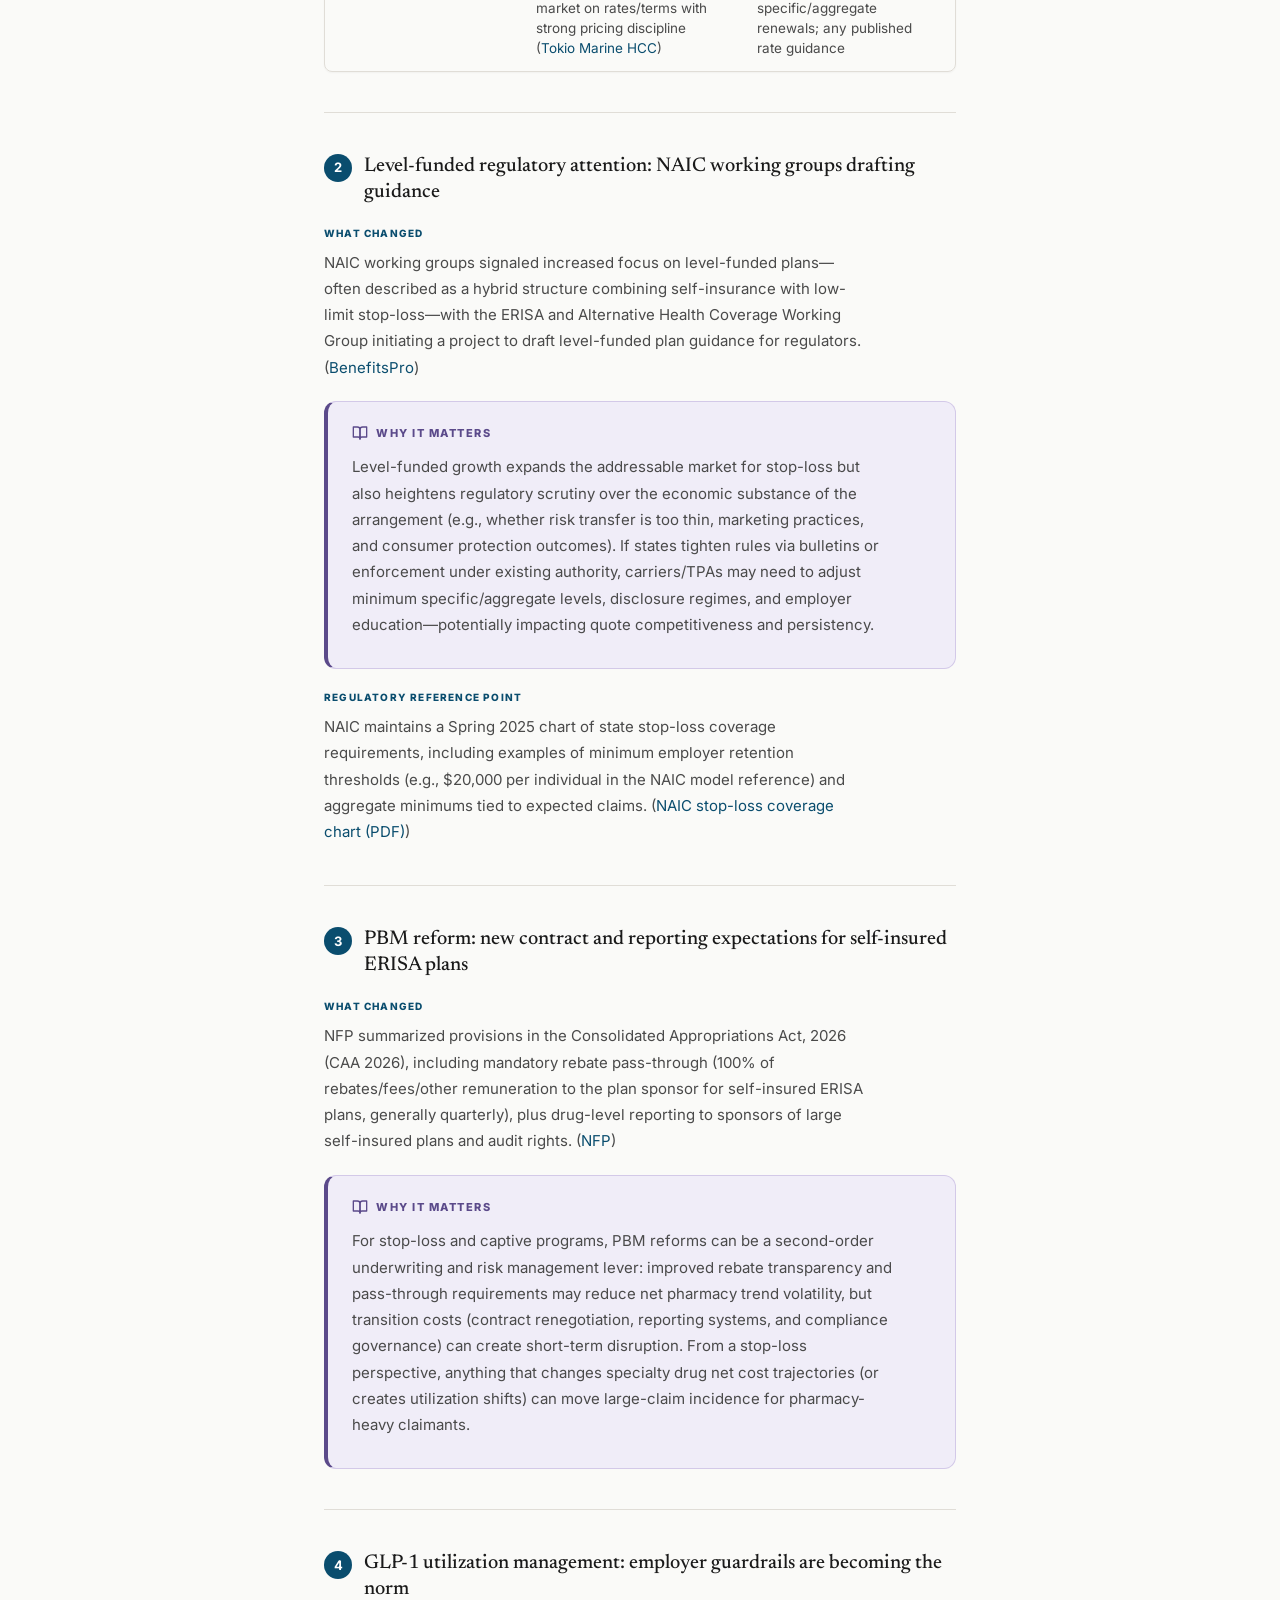
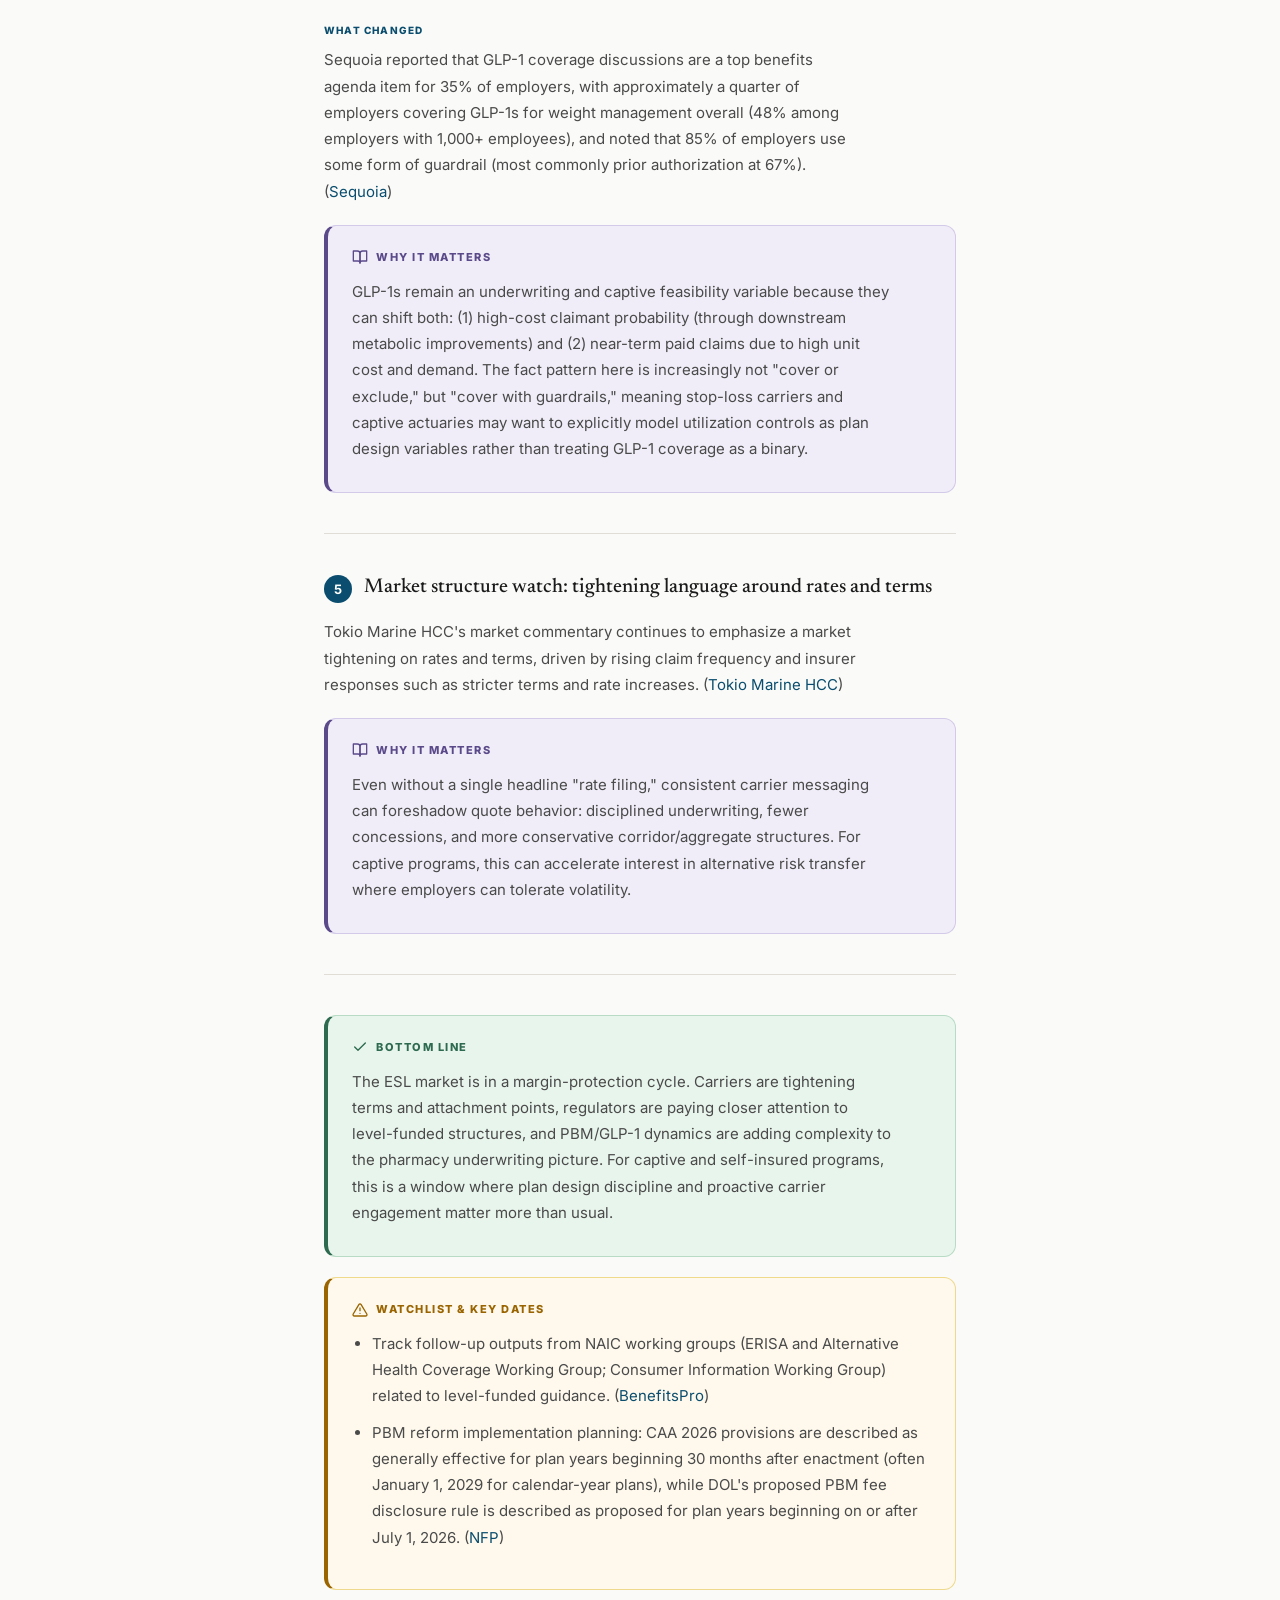
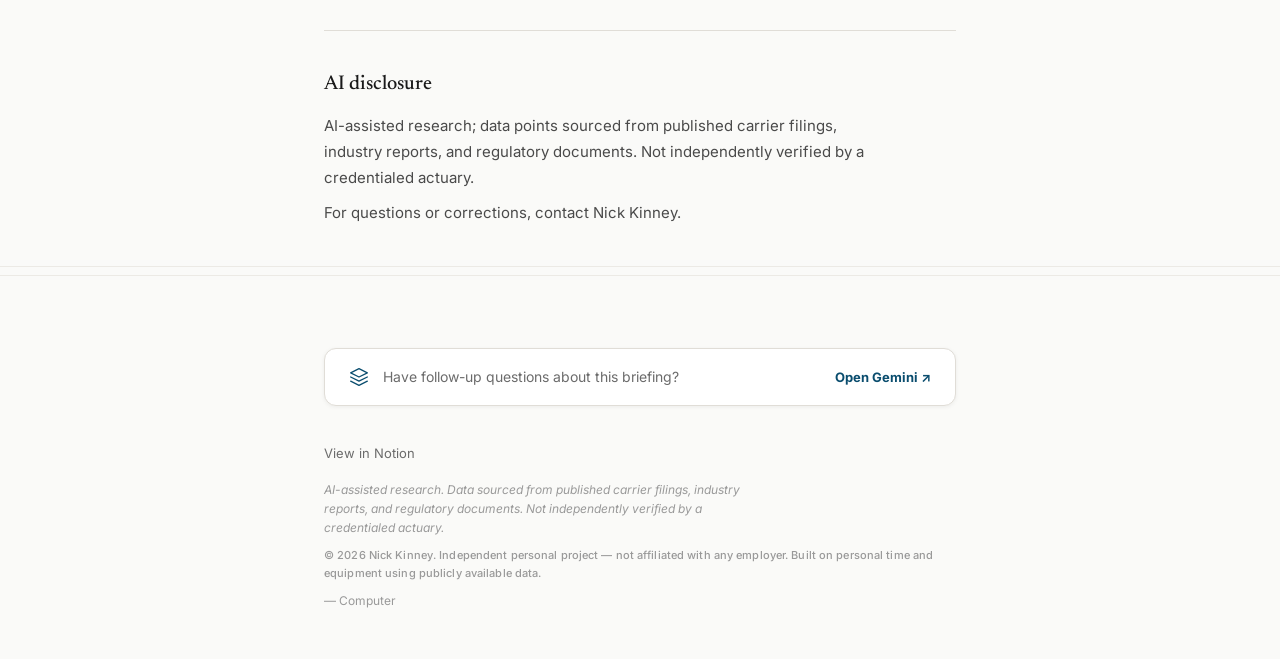
==== commit b270db62: "Improve section spacing: add horizontal dividers between numbered sections - <hr class='section-divi" ====
--- a/index.html
+++ b/index.html
@@ -58,6 +58,8 @@
 <h4 class="sub-label">Carrier Activity Snapshot (Directional)</h4>
 <div class="data-table-wrap"><table class="data-table"><thead><tr><th>Carrier / platform</th><th>Signal this week</th><th>What to watch next</th></tr></thead><tbody><tr><td class="carrier-name">HM Insurance / Highmark</td><td>Reported adverse stop-loss results tied to higher frequency/severity of high-dollar claims (<a href="https://www.benefitspro.com/2026/03/25/highmark-loses-107m-on-employer-health-plan-stop-loss-business/" target="_blank" rel="noopener">BenefitsPro</a>)</td><td>Whether pricing/underwriting changes follow; any public commentary on cancer/specialty trends</td></tr><tr><td class="carrier-name">Voya</td><td>Margin protection explicitly prioritized over growth in Stop Loss (<a href="https://www.voya.com/news/2026/02/voya-financial-announces-fourth-quarter-and-full-year-2025-results" target="_blank" rel="noopener">Voya</a>)</td><td>Evidence of attachment point and laser discipline; premium stabilization vs continued intentional shrinkage</td></tr><tr><td class="carrier-name">Tokio Marine HCC</td><td>Thought leadership continues to describe a tightening market on rates/terms with strong pricing discipline (<a href="https://www.tmhcc.com/en-us/news-and-articles/thought-leadership/jay-ritchie-current-stop-loss-market-trends" target="_blank" rel="noopener">Tokio Marine HCC</a>)</td><td>Whether this posture persists into 2026 for specific/aggregate renewals; any published rate guidance</td></tr></tbody></table></div>
 
+<hr class="section-divider">
+
 <!-- ═══ SECTION 2 ═══ -->
 <h3 class="section-heading"><span class="section-num">2</span>Level-funded regulatory attention: NAIC working groups drafting guidance</h3>
 <h4 class="sub-label">What Changed</h4>
@@ -71,6 +73,8 @@
 <h4 class="sub-label">Regulatory Reference Point</h4>
 <p>NAIC maintains a Spring 2025 chart of state stop-loss coverage requirements, including examples of minimum employer retention thresholds (e.g., $20,000 per individual in the NAIC model reference) and aggregate minimums tied to expected claims. (<a href="https://content.naic.org/sites/default/files/model-law-chart-ha-90-stop-loss-coverage.pdf" target="_blank" rel="noopener">NAIC stop-loss coverage chart (PDF)</a>)</p>
 
+<hr class="section-divider">
+
 <!-- ═══ SECTION 3 ═══ -->
 <h3 class="section-heading"><span class="section-num">3</span>PBM reform: new contract and reporting expectations for self-insured ERISA plans</h3>
 <h4 class="sub-label">What Changed</h4>
@@ -80,6 +84,8 @@
 <div class="callout-label"><svg viewBox="0 0 24 24" fill="none" stroke="currentColor" stroke-width="2" stroke-linecap="round" stroke-linejoin="round"><path d="M2 3h6a4 4 0 0 1 4 4v14a3 3 0 0 0-3-3H2z"/><path d="M22 3h-6a4 4 0 0 0-4 4v14a3 3 0 0 1 3-3h7z"/></svg>Why It Matters</div>
 <p>For stop-loss and captive programs, PBM reforms can be a second-order underwriting and risk management lever: improved rebate transparency and pass-through requirements may reduce net pharmacy trend volatility, but transition costs (contract renegotiation, reporting systems, and compliance governance) can create short-term disruption. From a stop-loss perspective, anything that changes specialty drug net cost trajectories (or creates utilization shifts) can move large-claim incidence for pharmacy-heavy claimants.</p>
 </div>
+
+<hr class="section-divider">
 
 <!-- ═══ SECTION 4 ═══ -->
 <h3 class="section-heading"><span class="section-num">4</span>GLP-1 utilization management: employer guardrails are becoming the norm</h3>
@@ -91,6 +97,8 @@
 <p>GLP-1s remain an underwriting and captive feasibility variable because they can shift both: (1) high-cost claimant probability (through downstream metabolic improvements) and (2) near-term paid claims due to high unit cost and demand. The fact pattern here is increasingly not "cover or exclude," but "cover with guardrails," meaning stop-loss carriers and captive actuaries may want to explicitly model utilization controls as plan design variables rather than treating GLP-1 coverage as a binary.</p>
 </div>
 
+<hr class="section-divider">
+
 <!-- ═══ SECTION 5 ═══ -->
 <h3 class="section-heading"><span class="section-num">5</span>Market structure watch: tightening language around rates and terms</h3>
 <p>Tokio Marine HCC's market commentary continues to emphasize a market tightening on rates and terms, driven by rising claim frequency and insurer responses such as stricter terms and rate increases. (<a href="https://www.tmhcc.com/en-us/news-and-articles/thought-leadership/jay-ritchie-current-stop-loss-market-trends" target="_blank" rel="noopener">Tokio Marine HCC</a>)</p>
@@ -99,6 +107,8 @@
 <div class="callout-label"><svg viewBox="0 0 24 24" fill="none" stroke="currentColor" stroke-width="2" stroke-linecap="round" stroke-linejoin="round"><path d="M2 3h6a4 4 0 0 1 4 4v14a3 3 0 0 0-3-3H2z"/><path d="M22 3h-6a4 4 0 0 0-4 4v14a3 3 0 0 1 3-3h7z"/></svg>Why It Matters</div>
 <p>Even without a single headline "rate filing," consistent carrier messaging can foreshadow quote behavior: disciplined underwriting, fewer concessions, and more conservative corridor/aggregate structures. For captive programs, this can accelerate interest in alternative risk transfer where employers can tolerate volatility.</p>
 </div>
+
+<hr class="section-divider">
 
 <!-- ═══ BOTTOM LINE ═══ -->
 <div class="callout callout-bottom-line">
@@ -114,6 +124,8 @@
 <li>PBM reform implementation planning: CAA 2026 provisions are described as generally effective for plan years beginning 30 months after enactment (often January 1, 2029 for calendar-year plans), while DOL's proposed PBM fee disclosure rule is described as proposed for plan years beginning on or after July 1, 2026. (<a href="https://www.nfp.com/insights/federal-pbm-reform-is-finally-law/" target="_blank" rel="noopener">NFP</a>)</li>
 </ul>
 </div>
+
+<hr class="section-divider">
 
 <!-- ═══ AI DISCLOSURE ═══ -->
 <h3 class="section-heading">AI disclosure</h3>
--- a/style.css
+++ b/style.css
@@ -310,7 +310,7 @@
 .callout {
   border-radius: var(--radius-lg);
   padding: 22px 24px;
-  margin: 24px 0;
+  margin: 20px 0 8px;
   border: 1px solid var(--color-border-light);
   position: relative;
 }
@@ -446,7 +446,7 @@
   font-size: 20px;
   font-weight: 500;
   line-height: 1.3;
-  margin-bottom: 20px;
+  margin-bottom: 16px;
   display: flex;
   align-items: flex-start;
   gap: 12px;
@@ -509,10 +509,29 @@
 /* ================================
    SECTION DIVIDERS
    ================================ */
+.section-divider {
+  border: none;
+  height: 1px;
+  background: var(--color-border);
+  margin: 40px 0;
+  position: relative;
+}
+
+.section-divider::before {
+  content: '';
+  position: absolute;
+  left: 50%;
+  top: 50%;
+  transform: translate(-50%, -50%);
+  width: 6px;
+  height: 6px;
+  border-radius: 50%;
+  background: var(--color-border);
+}
+
 .section-block {
-  padding-top: 28px;
-  margin-top: 8px;
-  border-top: 1px solid var(--color-border-light);
+  padding-top: 0;
+  margin-top: 0;
 }
 .section-block:first-child {
   border-top: none;
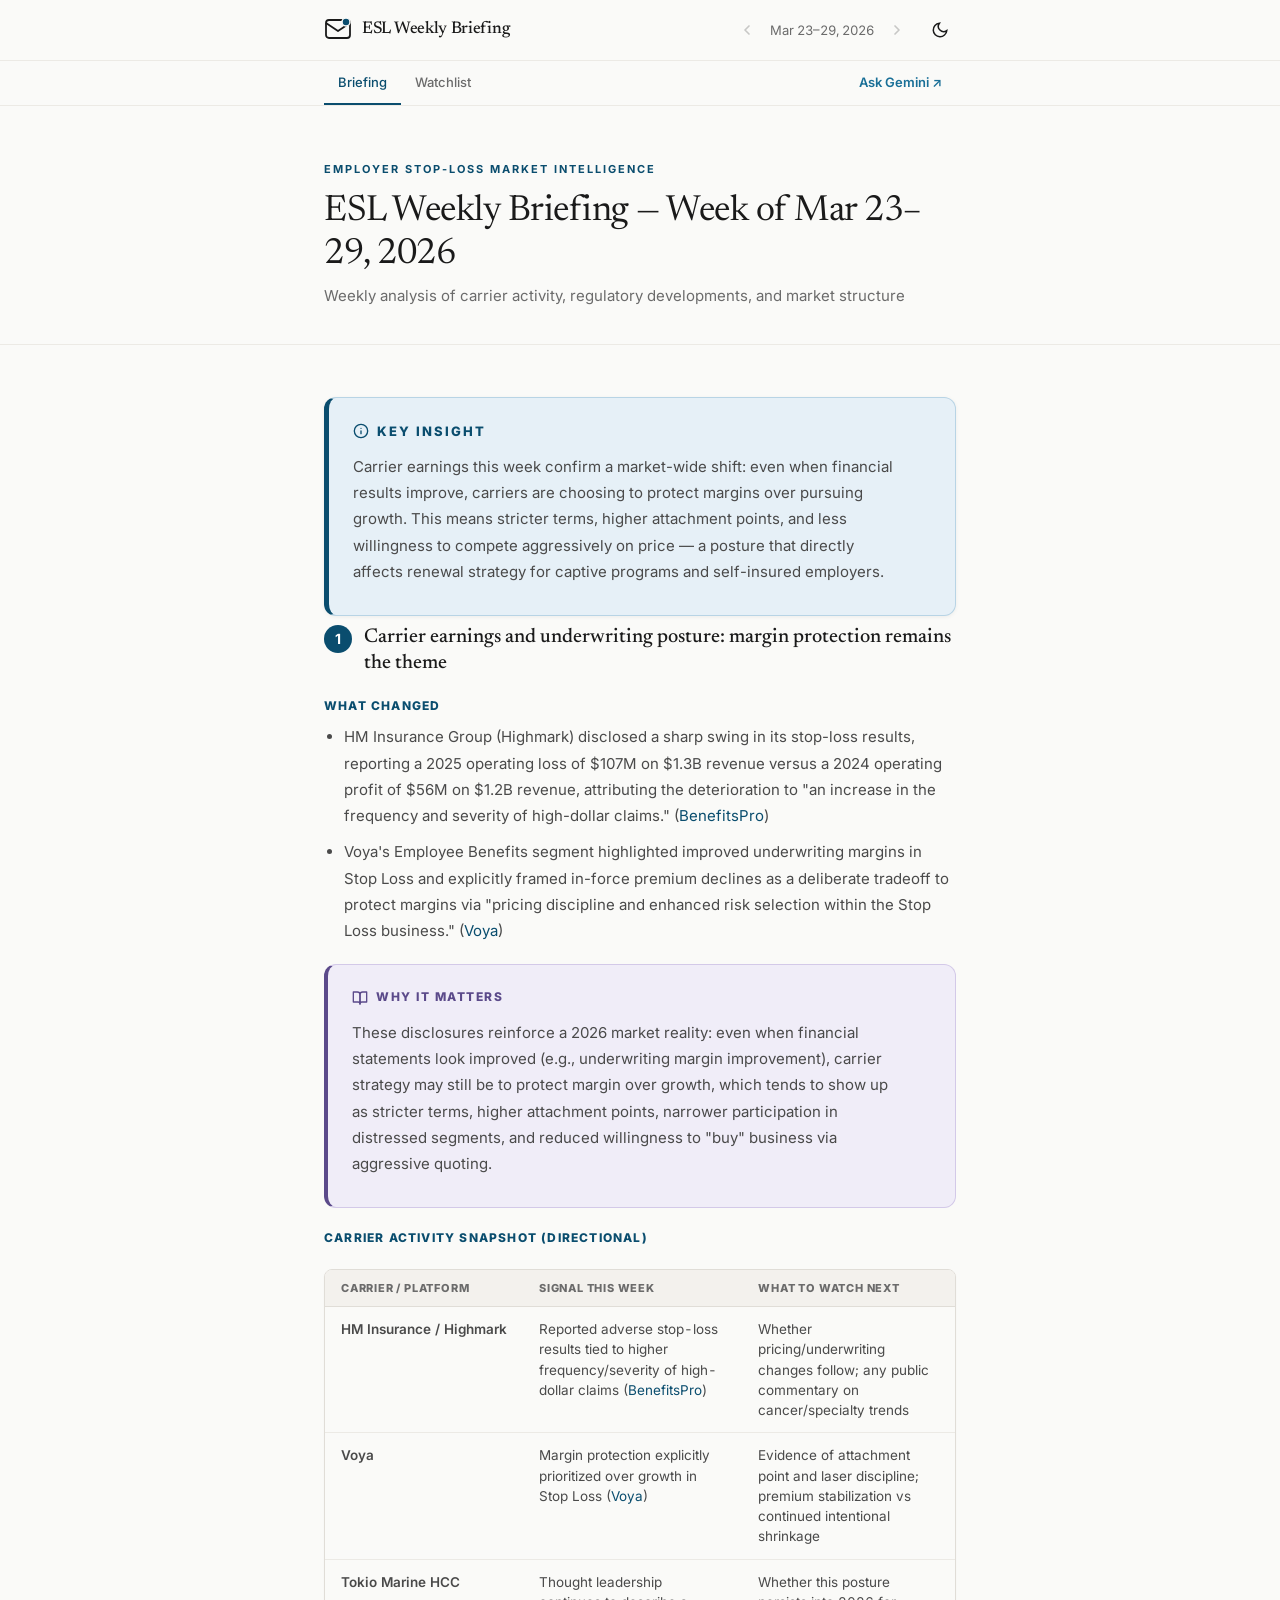
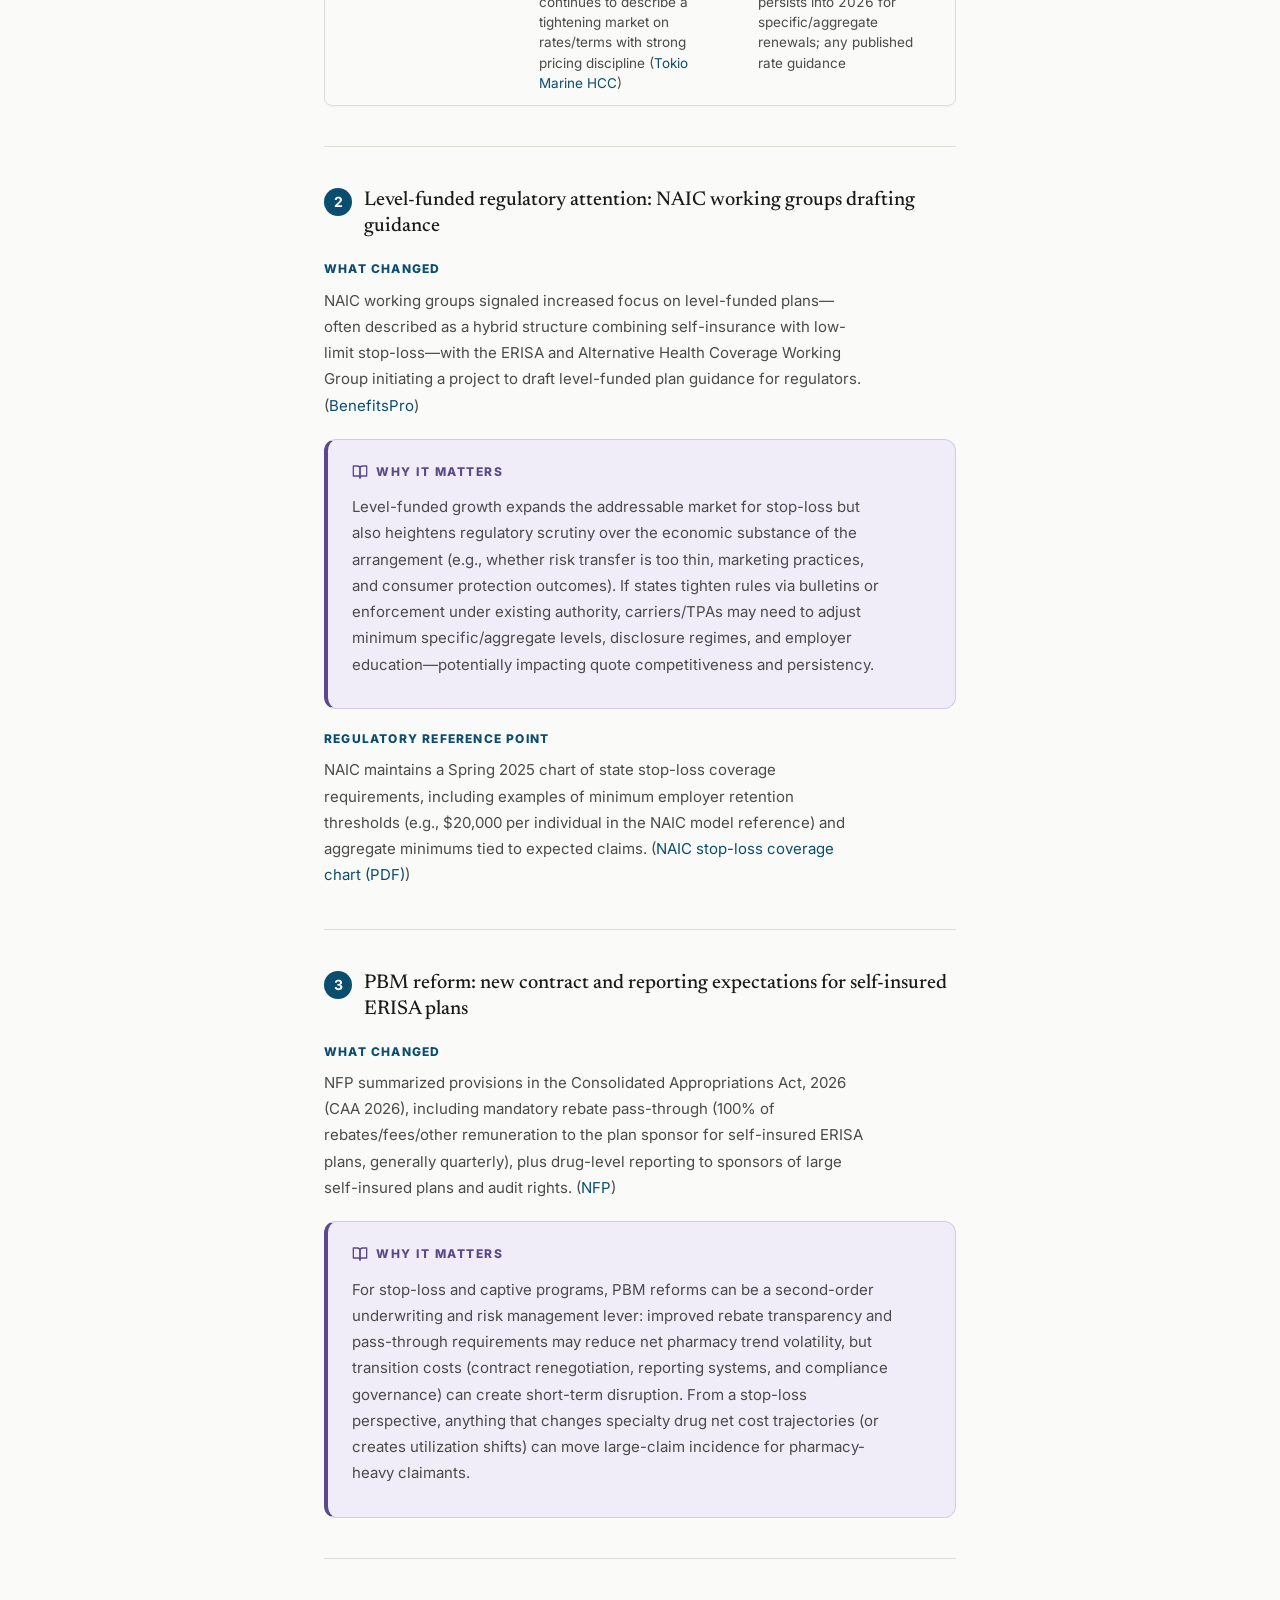
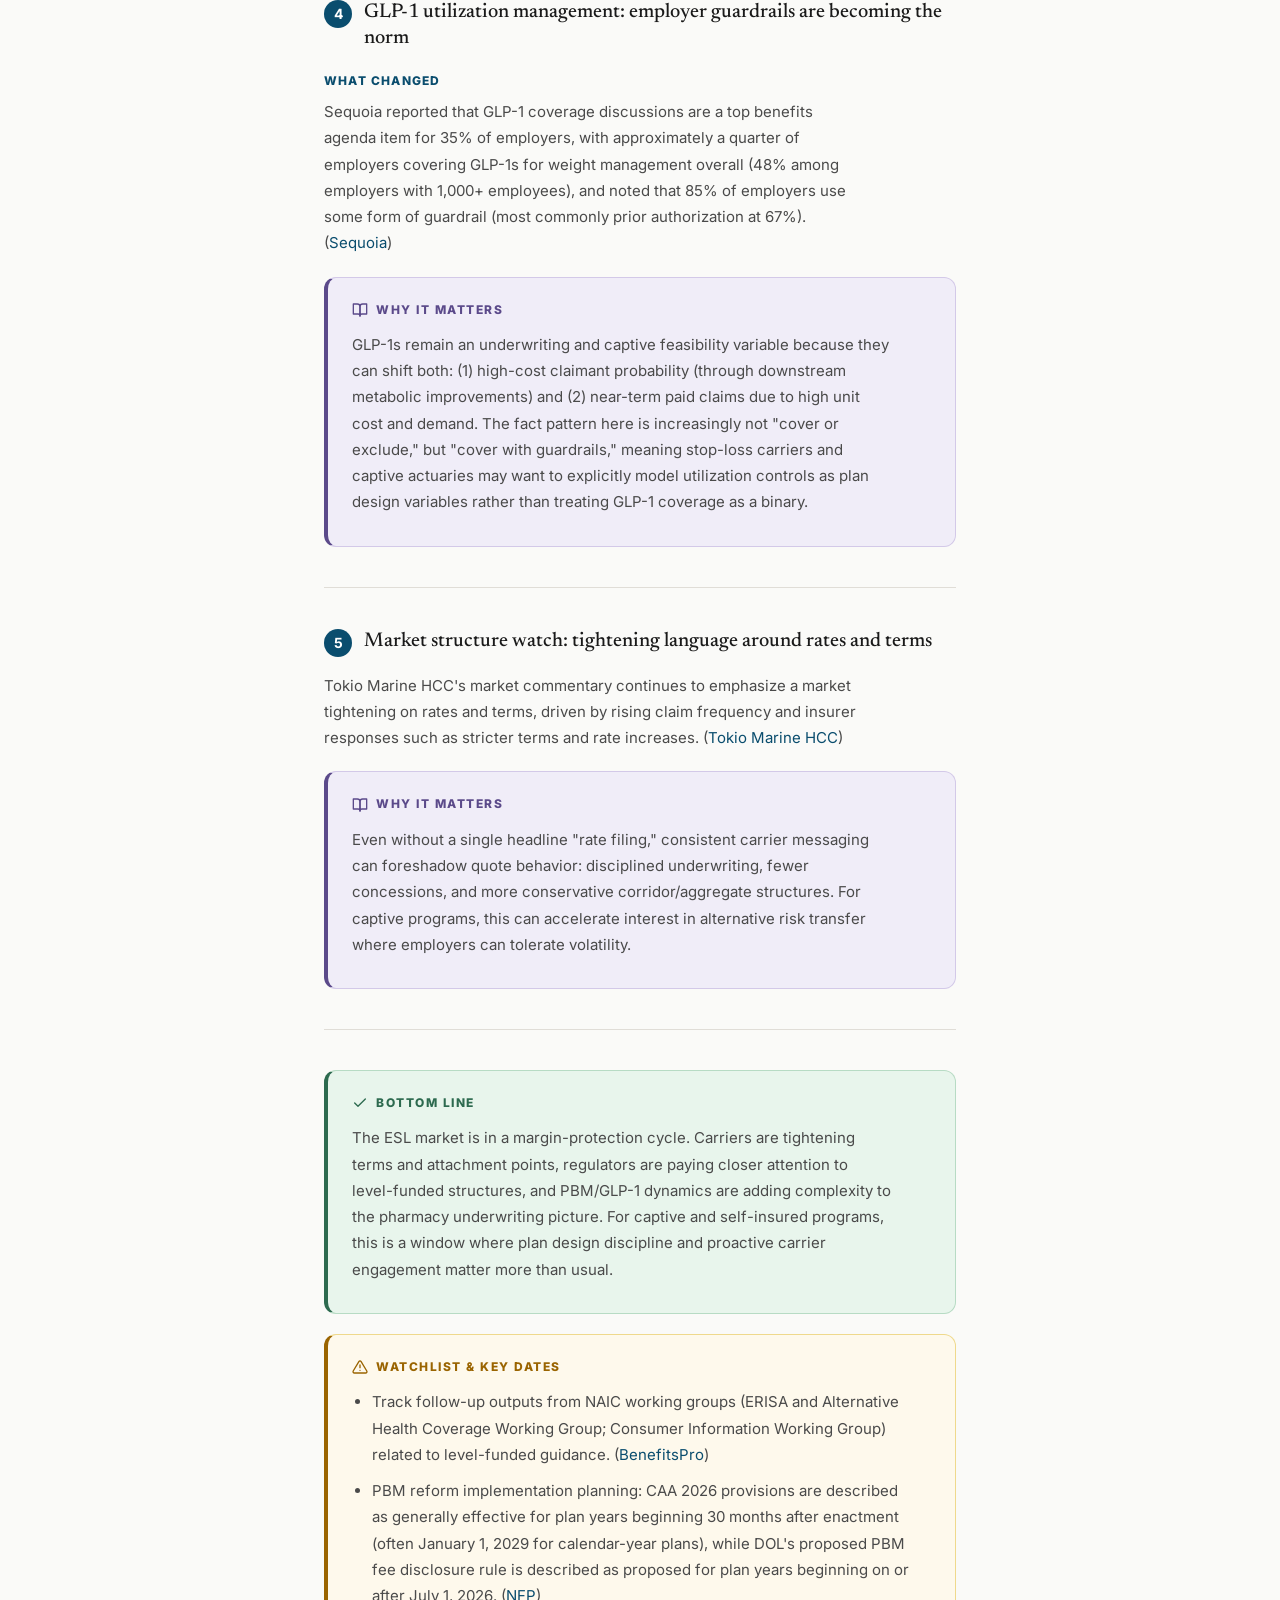
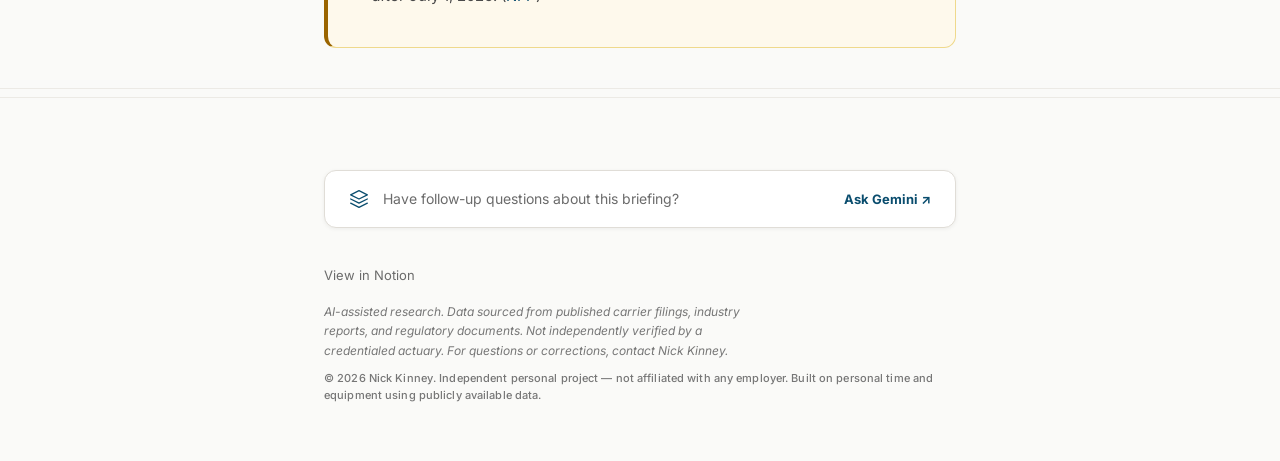
==== commit a731e772: "Design review fixes: WCAG contrast, font sizes, dark mode, footer cleanup - Fix 5 WCAG AA contrast f" ====
--- a/index.html
+++ b/index.html
@@ -125,12 +125,6 @@
 </ul>
 </div>
 
-<hr class="section-divider">
-
-<!-- ═══ AI DISCLOSURE ═══ -->
-<h3 class="section-heading">AI disclosure</h3>
-<p>AI-assisted research; data points sourced from published carrier filings, industry reports, and regulatory documents. Not independently verified by a credentialed actuary.</p>
-<p>For questions or corrections, contact Nick Kinney.</p>
 
 </div></article>
 </main>
@@ -139,12 +133,11 @@
 <div class="gemini-bar">
 <svg width="20" height="20" viewBox="0 0 24 24" fill="none"><path d="M12 2L2 7l10 5 10-5-10-5zM2 17l10 5 10-5M2 12l10 5 10-5" stroke="var(--color-accent)" stroke-width="1.5" stroke-linejoin="round" stroke-linecap="round"/></svg>
 <span>Have follow-up questions about this briefing?</span>
-<a href="https://gemini.google.com/" target="_blank" rel="noopener noreferrer">Open Gemini ↗</a>
+<a href="https://gemini.google.com/" target="_blank" rel="noopener noreferrer">Ask Gemini ↗</a>
 </div>
 <div class="footer-links"><a href="https://www.notion.so/3326f25377ef8184b615d2a63b647298" target="_blank" rel="noopener">View in Notion</a></div>
-<p class="ai-disclosure">AI-assisted research. Data sourced from published carrier filings, industry reports, and regulatory documents. Not independently verified by a credentialed actuary.</p>
+<p class="ai-disclosure">AI-assisted research. Data sourced from published carrier filings, industry reports, and regulatory documents. Not independently verified by a credentialed actuary. For questions or corrections, contact Nick Kinney.</p>
 <p class="footer-ip">© 2026 Nick Kinney. Independent personal project — not affiliated with any employer. Built on personal time and equipment using publicly available data.</p>
-<p class="footer-sig">— Computer</p>
 </div></footer>
 
 <script>
--- a/style.css
+++ b/style.css
@@ -11,9 +11,9 @@
   --color-text: #1a1a1a;
   --color-text-secondary: #4a4a4a;
   --color-text-muted: #6b6b6b;
-  --color-text-faint: #999;
+  --color-text-faint: #767676;
   --color-accent: #0a4d6e;
-  --color-accent-light: #1a7ca8;
+  --color-accent-light: #196f97;
   --color-accent-subtle: #e6f0f7;
   --color-accent-border: #b8d4e5;
   --color-warning: #9a6400;
@@ -42,12 +42,12 @@
   --color-surface: #1a1a1a;
   --color-surface-2: #222222;
   --color-surface-3: #2a2a2a;
-  --color-border: #2e2e2e;
-  --color-border-light: #262626;
+  --color-border: #404040;
+  --color-border-light: #484848;
   --color-text: #e2e2e0;
   --color-text-secondary: #b0b0ae;
   --color-text-muted: #808080;
-  --color-text-faint: #555;
+  --color-text-faint: #808080;
   --color-accent: #5ba3d9;
   --color-accent-light: #7db8e5;
   --color-accent-subtle: #152535;
@@ -119,7 +119,7 @@
 body {
   min-height: 100dvh;
   font-family: var(--font-body);
-  font-size: 15px;
+  font-size: 16px;
   line-height: 1.7;
   color: var(--color-text);
   background: var(--color-bg);
@@ -215,8 +215,9 @@
   text-decoration: none;
 }
 .nav-disabled {
-  opacity: 0.2;
+  opacity: 0.35;
   pointer-events: none;
+  cursor: not-allowed;
 }
 
 [data-theme-toggle] {
@@ -319,7 +320,7 @@
   display: flex;
   align-items: center;
   gap: 8px;
-  font-size: 11px;
+  font-size: 12px;
   font-weight: 800;
   text-transform: uppercase;
   letter-spacing: 1.5px;
@@ -337,6 +338,7 @@
   font-size: 14.5px;
   line-height: 1.75;
   color: var(--color-text-secondary);
+  max-width: 60ch;
 }
 
 .callout ul {
@@ -346,15 +348,18 @@
 
 .callout li { margin-bottom: 4px; }
 
-/* --- Key Insight callout --- */
+/* --- Key Insight callout (elevated above other callouts) --- */
 .callout-insight {
-  border-left: 4px solid var(--color-accent);
+  border-left: 5px solid var(--color-accent);
   background: var(--color-accent-subtle);
   border-color: var(--color-accent-border);
   border-left-color: var(--color-accent);
+  box-shadow: var(--shadow-sm);
 }
 .callout-insight .callout-label {
   color: var(--color-accent);
+  font-size: 13px;
+  letter-spacing: 2px;
 }
 
 /* --- Why It Matters / Analysis callout --- */
@@ -462,14 +467,23 @@
   background: var(--color-accent);
   color: #fff;
   font-family: var(--font-body);
-  font-size: 13px;
+  font-size: 14px;
   font-weight: 700;
   flex-shrink: 0;
   margin-top: 1px;
 }
 
+[data-theme="dark"] .section-num {
+  background: #1a5a80;
+}
+@media (prefers-color-scheme: dark) {
+  :root:not([data-theme]) .section-num {
+    background: #1a5a80;
+  }
+}
+
 .sub-label {
-  font-size: 10px;
+  font-size: 12px;
   font-weight: 800;
   text-transform: uppercase;
   letter-spacing: 1.2px;
@@ -560,7 +574,7 @@
 
 .data-table th {
   padding: 10px 16px;
-  font-size: 10px;
+  font-size: 11px;
   font-weight: 800;
   text-transform: uppercase;
   letter-spacing: 0.8px;
@@ -574,6 +588,7 @@
   border-top: 1px solid var(--color-border-light);
   vertical-align: top;
   color: var(--color-text-secondary);
+  font-variant-numeric: tabular-nums lining-nums;
 }
 
 .data-table tbody tr:first-child td { border-top: none; }
@@ -605,7 +620,18 @@
 }
 
 .gemini-bar:hover {
-  border-color: var(--color-accent);
+  border-color: var(--color-accent-border);
+}
+
+[data-theme="dark"] .gemini-bar {
+  background: var(--color-surface-2);
+  box-shadow: 0 1px 4px rgba(255,255,255,0.04);
+}
+@media (prefers-color-scheme: dark) {
+  :root:not([data-theme]) .gemini-bar {
+    background: var(--color-surface-2);
+    box-shadow: 0 1px 4px rgba(255,255,255,0.04);
+  }
 }
 
 .gemini-bar svg { flex-shrink: 0; color: var(--color-accent); }
@@ -632,6 +658,17 @@
   padding: 36px 0 48px;
   border-top: 1px solid var(--color-border-light);
   margin-top: 8px;
+}
+
+[data-theme="dark"] .site-footer {
+  background: var(--color-surface);
+  border-top-color: var(--color-border-light);
+}
+@media (prefers-color-scheme: dark) {
+  :root:not([data-theme]) .site-footer {
+    background: var(--color-surface);
+    border-top-color: var(--color-border-light);
+  }
 }
 
 .footer-links {
@@ -721,6 +758,13 @@
 /* ================================
    RESPONSIVE
    ================================ */
+@media (prefers-reduced-motion: reduce) {
+  *, *::before, *::after {
+    transition-duration: 0.01ms !important;
+    animation-duration: 0.01ms !important;
+  }
+}
+
 @media (max-width: 480px) {
   .header-inner { padding: 12px 16px; }
   .logo a span { font-size: 15px; }
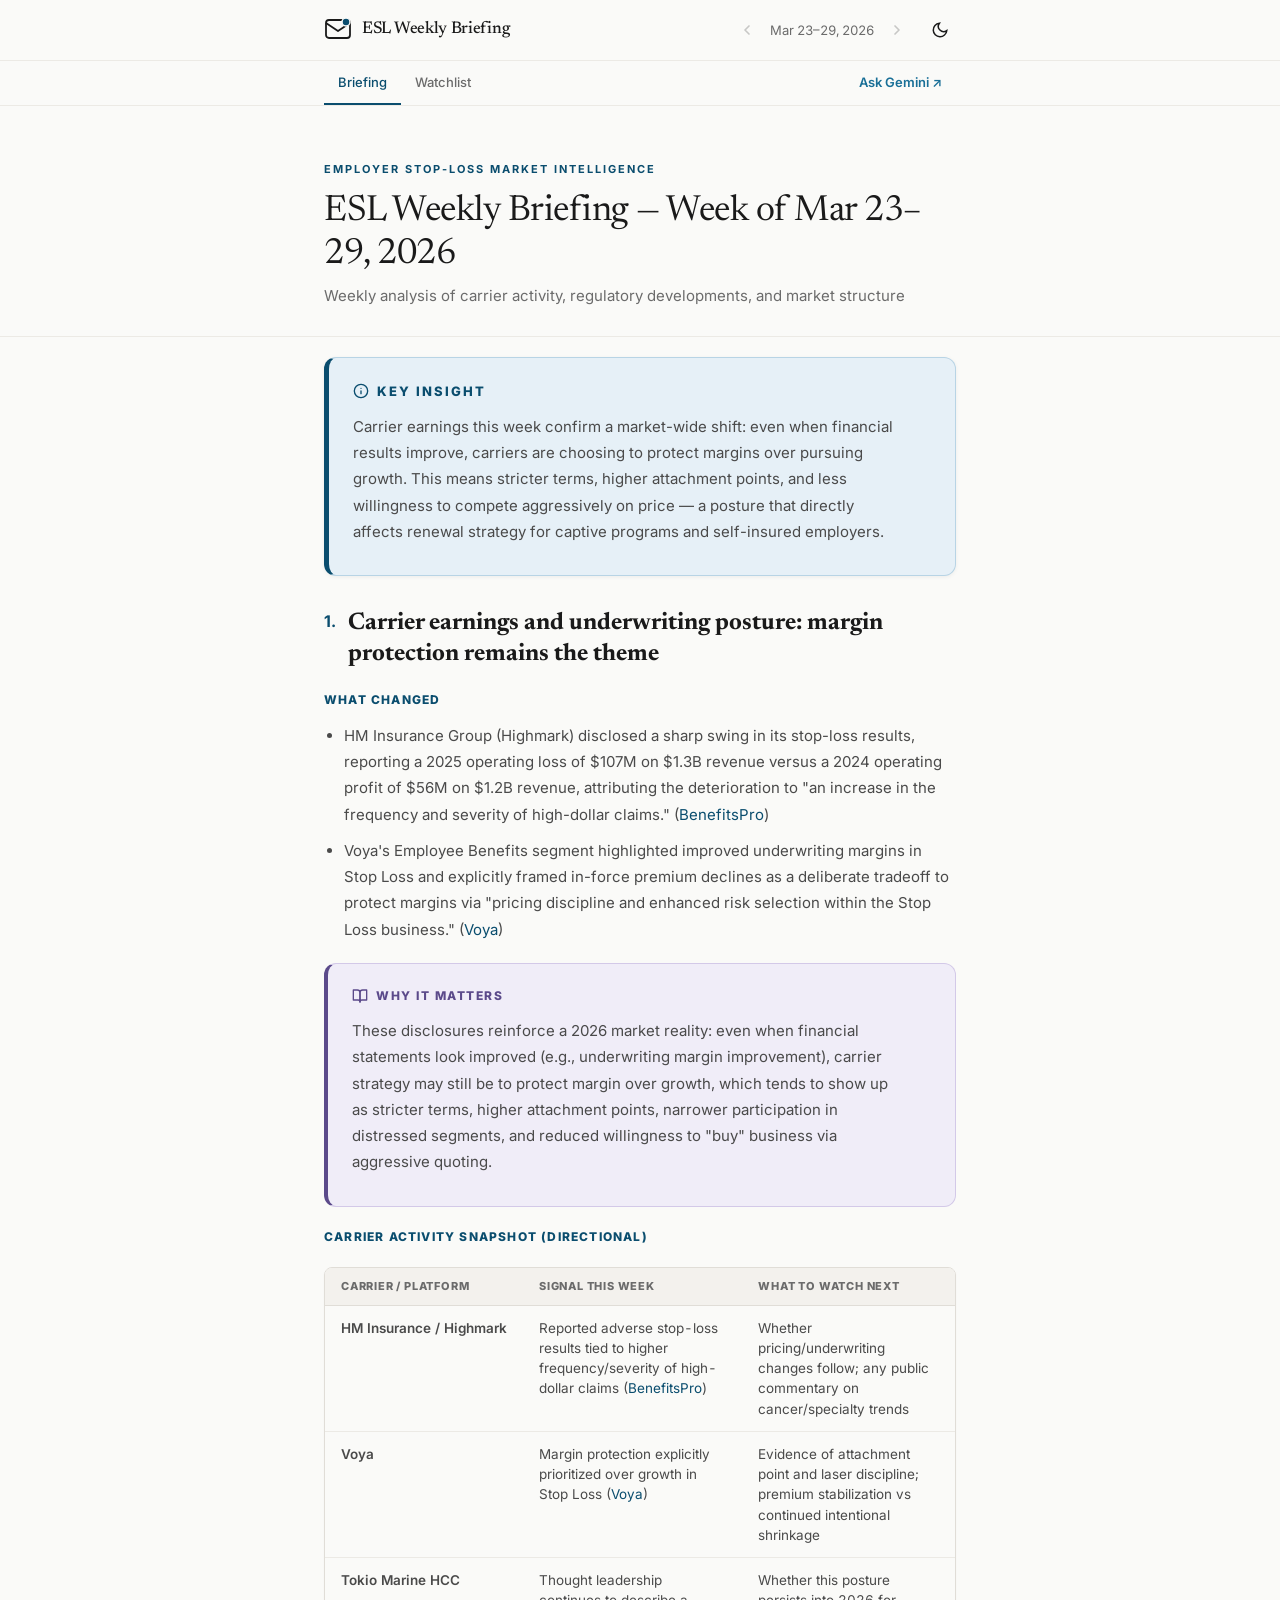
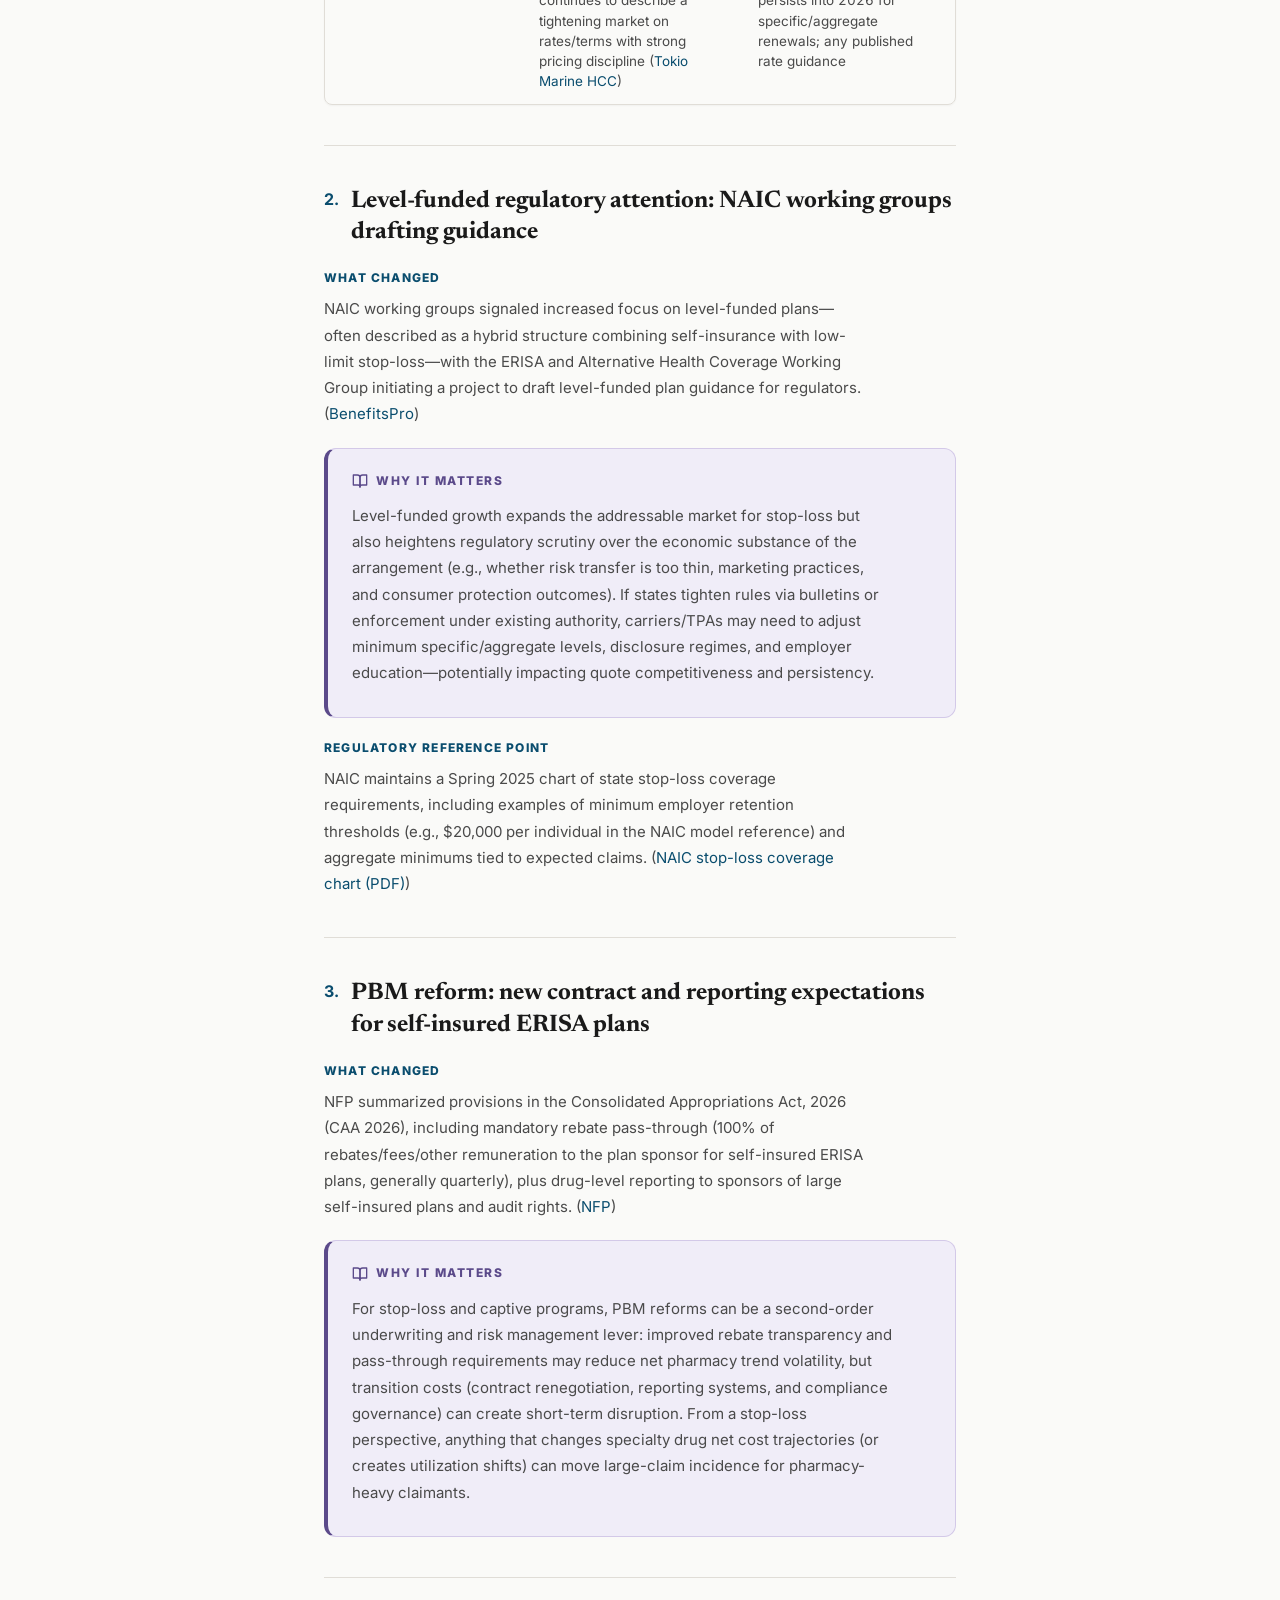
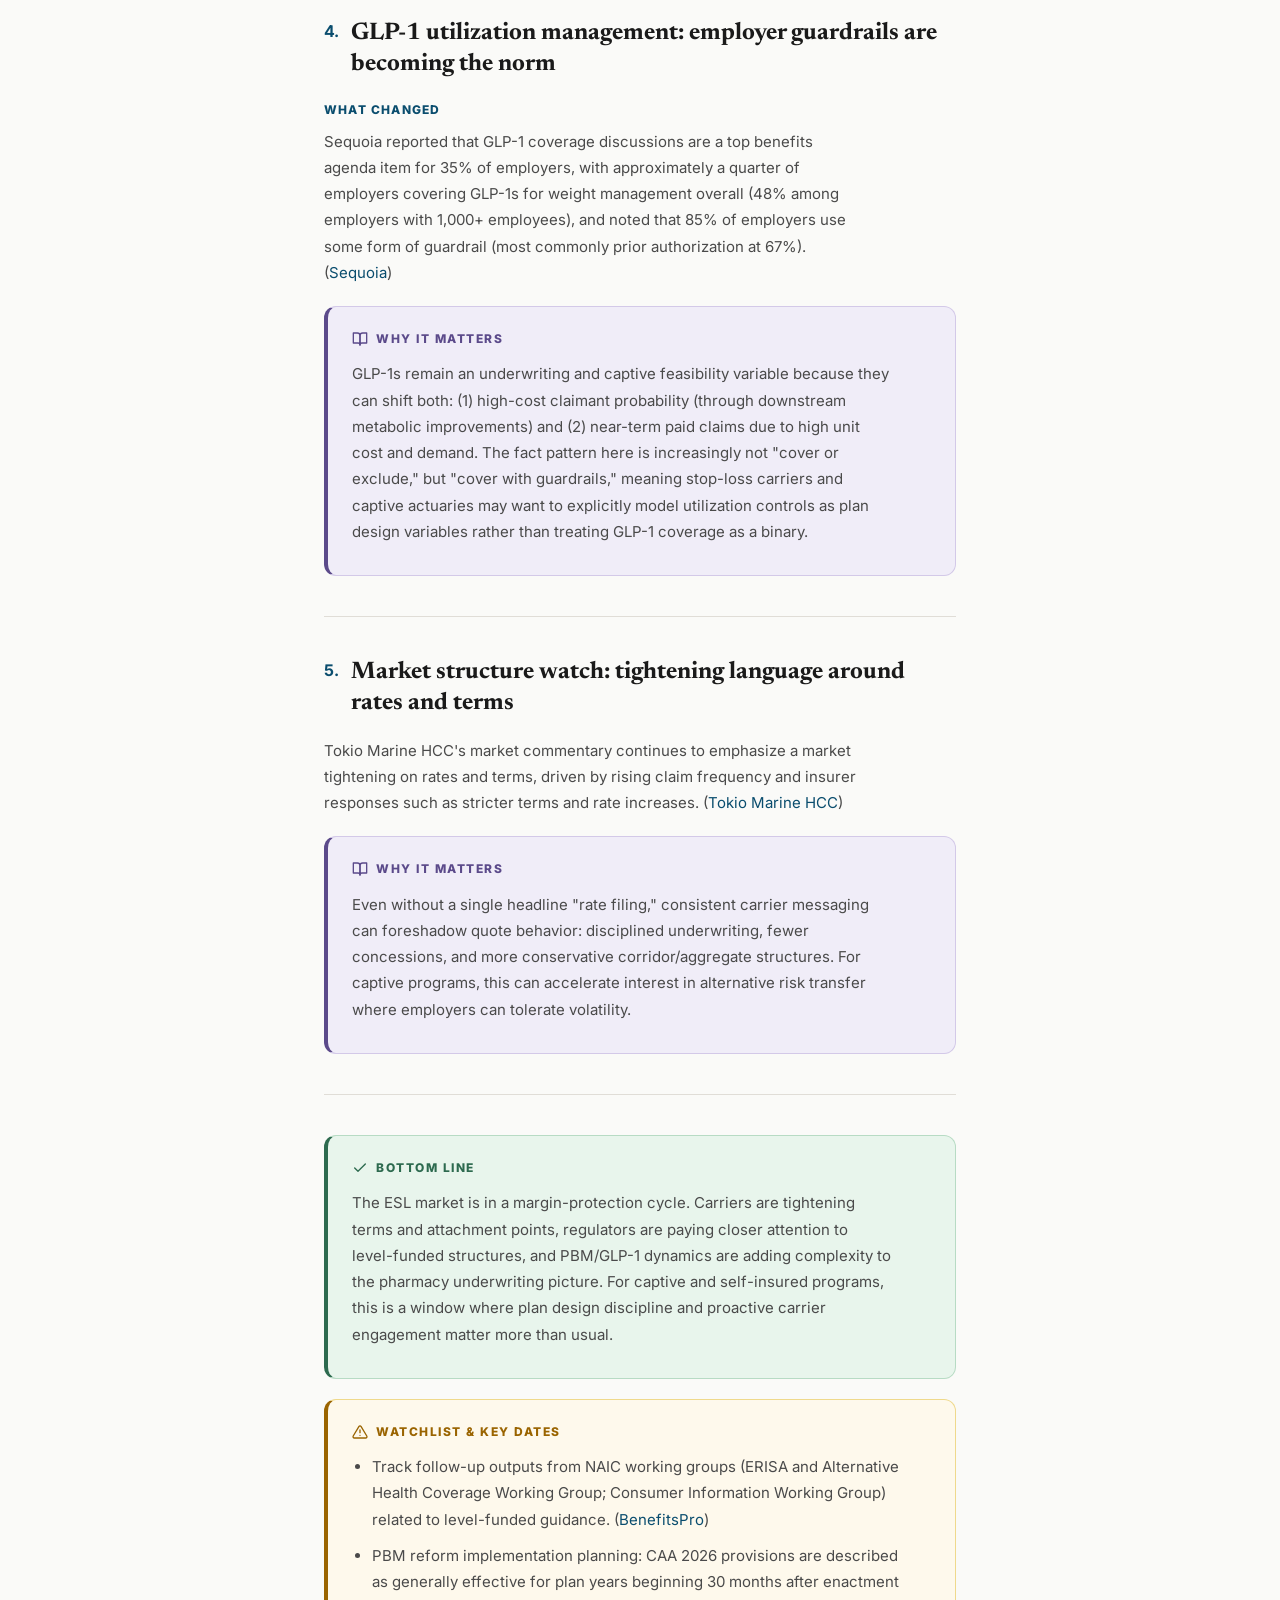
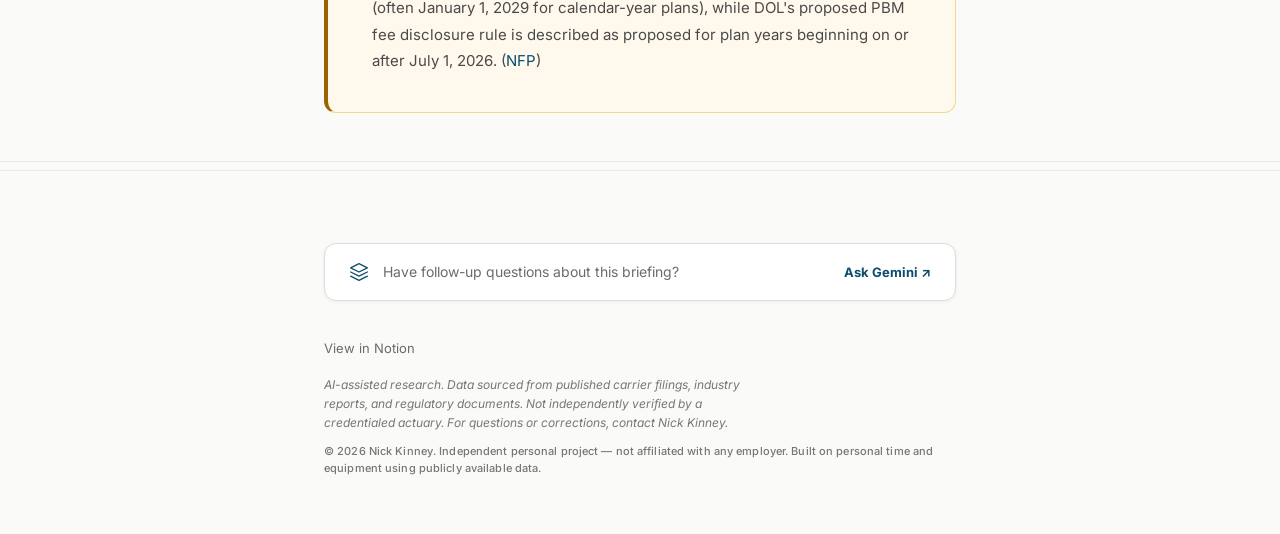
==== commit 89028ee6: "Default to light mode" ====
--- a/index.html
+++ b/index.html
@@ -1,5 +1,5 @@
 <!DOCTYPE html>
-<html lang="en" data-theme="dark">
+<html lang="en" data-theme="light">
 <head>
 <meta charset="utf-8"><meta name="viewport" content="width=device-width, initial-scale=1.0">
 <title>ESL Weekly Briefing — Week of Mar 23–29, 2026</title>
@@ -141,6 +141,6 @@
 </div></footer>
 
 <script>
-(function(){const t=document.querySelector('[data-theme-toggle]'),r=document.documentElement;let d=matchMedia('(prefers-color-scheme:dark)').matches?'dark':'light';r.setAttribute('data-theme',d);function u(){t.innerHTML=d==='dark'?'<svg width="18" height="18" viewBox="0 0 24 24" fill="none" stroke="currentColor" stroke-width="2"><circle cx="12" cy="12" r="5"/><path d="M12 1v2M12 21v2M4.22 4.22l1.42 1.42M18.36 18.36l1.42 1.42M1 12h2M21 12h2M4.22 19.78l1.42-1.42M18.36 5.64l1.42-1.42"/></svg>':'<svg width="18" height="18" viewBox="0 0 24 24" fill="none" stroke="currentColor" stroke-width="2"><path d="M21 12.79A9 9 0 1 1 11.21 3 7 7 0 0 0 21 12.79z"/></svg>';};u();t.addEventListener('click',()=>{d=d==='dark'?'light':'dark';r.setAttribute('data-theme',d);u();});})();
+(function(){const t=document.querySelector('[data-theme-toggle]'),r=document.documentElement;let d='light';r.setAttribute('data-theme',d);function u(){t.innerHTML=d==='dark'?'<svg width="18" height="18" viewBox="0 0 24 24" fill="none" stroke="currentColor" stroke-width="2"><circle cx="12" cy="12" r="5"/><path d="M12 1v2M12 21v2M4.22 4.22l1.42 1.42M18.36 18.36l1.42 1.42M1 12h2M21 12h2M4.22 19.78l1.42-1.42M18.36 5.64l1.42-1.42"/></svg>':'<svg width="18" height="18" viewBox="0 0 24 24" fill="none" stroke="currentColor" stroke-width="2"><path d="M21 12.79A9 9 0 1 1 11.21 3 7 7 0 0 0 21 12.79z"/></svg>';};u();t.addEventListener('click',()=>{d=d==='dark'?'light':'dark';r.setAttribute('data-theme',d);u();});})();
 </script>
 </body></html>
--- a/style.css
+++ b/style.css
@@ -47,7 +47,7 @@
   --color-text: #e2e2e0;
   --color-text-secondary: #b0b0ae;
   --color-text-muted: #808080;
-  --color-text-faint: #808080;
+  --color-text-faint: #8a8a8a;
   --color-accent: #5ba3d9;
   --color-accent-light: #7db8e5;
   --color-accent-subtle: #152535;
@@ -75,12 +75,12 @@
     --color-surface: #1a1a1a;
     --color-surface-2: #222222;
     --color-surface-3: #2a2a2a;
-    --color-border: #2e2e2e;
-    --color-border-light: #262626;
+    --color-border: #404040;
+    --color-border-light: #484848;
     --color-text: #e2e2e0;
     --color-text-secondary: #b0b0ae;
     --color-text-muted: #808080;
-    --color-text-faint: #555;
+    --color-text-faint: #8a8a8a;
     --color-accent: #5ba3d9;
     --color-accent-light: #7db8e5;
     --color-accent-subtle: #152535;
@@ -275,7 +275,7 @@
    HERO / TITLE AREA
    ================================ */
 .issue-hero {
-  padding: 48px 0 36px;
+  padding: 48px 0 28px;
   border-bottom: 1px solid var(--color-border-light);
 }
 
@@ -311,7 +311,7 @@
 .callout {
   border-radius: var(--radius-lg);
   padding: 22px 24px;
-  margin: 20px 0 8px;
+  margin: 20px 0 16px;
   border: 1px solid var(--color-border-light);
   position: relative;
 }
@@ -355,6 +355,8 @@
   border-color: var(--color-accent-border);
   border-left-color: var(--color-accent);
   box-shadow: var(--shadow-sm);
+  margin-top: 8px;
+  margin-bottom: 32px;
 }
 .callout-insight .callout-label {
   color: var(--color-accent);
@@ -442,44 +444,32 @@
    BRIEFING SECTIONS
    ================================ */
 .briefing-section {
-  padding: 32px 0;
+  padding: 12px 0 32px;
   border-bottom: 1px solid var(--color-border-light);
 }
 
 .section-heading {
   font-family: var(--font-display);
-  font-size: 20px;
-  font-weight: 500;
+  font-size: 24px;
+  font-weight: 700;
   line-height: 1.3;
-  margin-bottom: 16px;
+  margin-bottom: 18px;
   display: flex;
   align-items: flex-start;
   gap: 12px;
 }
 
 .section-num {
-  display: inline-flex;
-  align-items: center;
-  justify-content: center;
-  width: 28px;
-  height: 28px;
-  border-radius: 50%;
-  background: var(--color-accent);
-  color: #fff;
   font-family: var(--font-body);
-  font-size: 14px;
+  font-size: 16px;
   font-weight: 700;
+  color: var(--color-accent);
   flex-shrink: 0;
-  margin-top: 1px;
-}
-
-[data-theme="dark"] .section-num {
-  background: #1a5a80;
-}
-@media (prefers-color-scheme: dark) {
-  :root:not([data-theme]) .section-num {
-    background: #1a5a80;
-  }
+  margin-top: 3px;
+}
+
+.section-num::after {
+  content: '.';
 }
 
 .sub-label {
@@ -504,6 +494,7 @@
 
 .briefing-section ul {
   padding-left: 20px;
+  margin-top: 12px;
   margin-bottom: 16px;
 }
 
